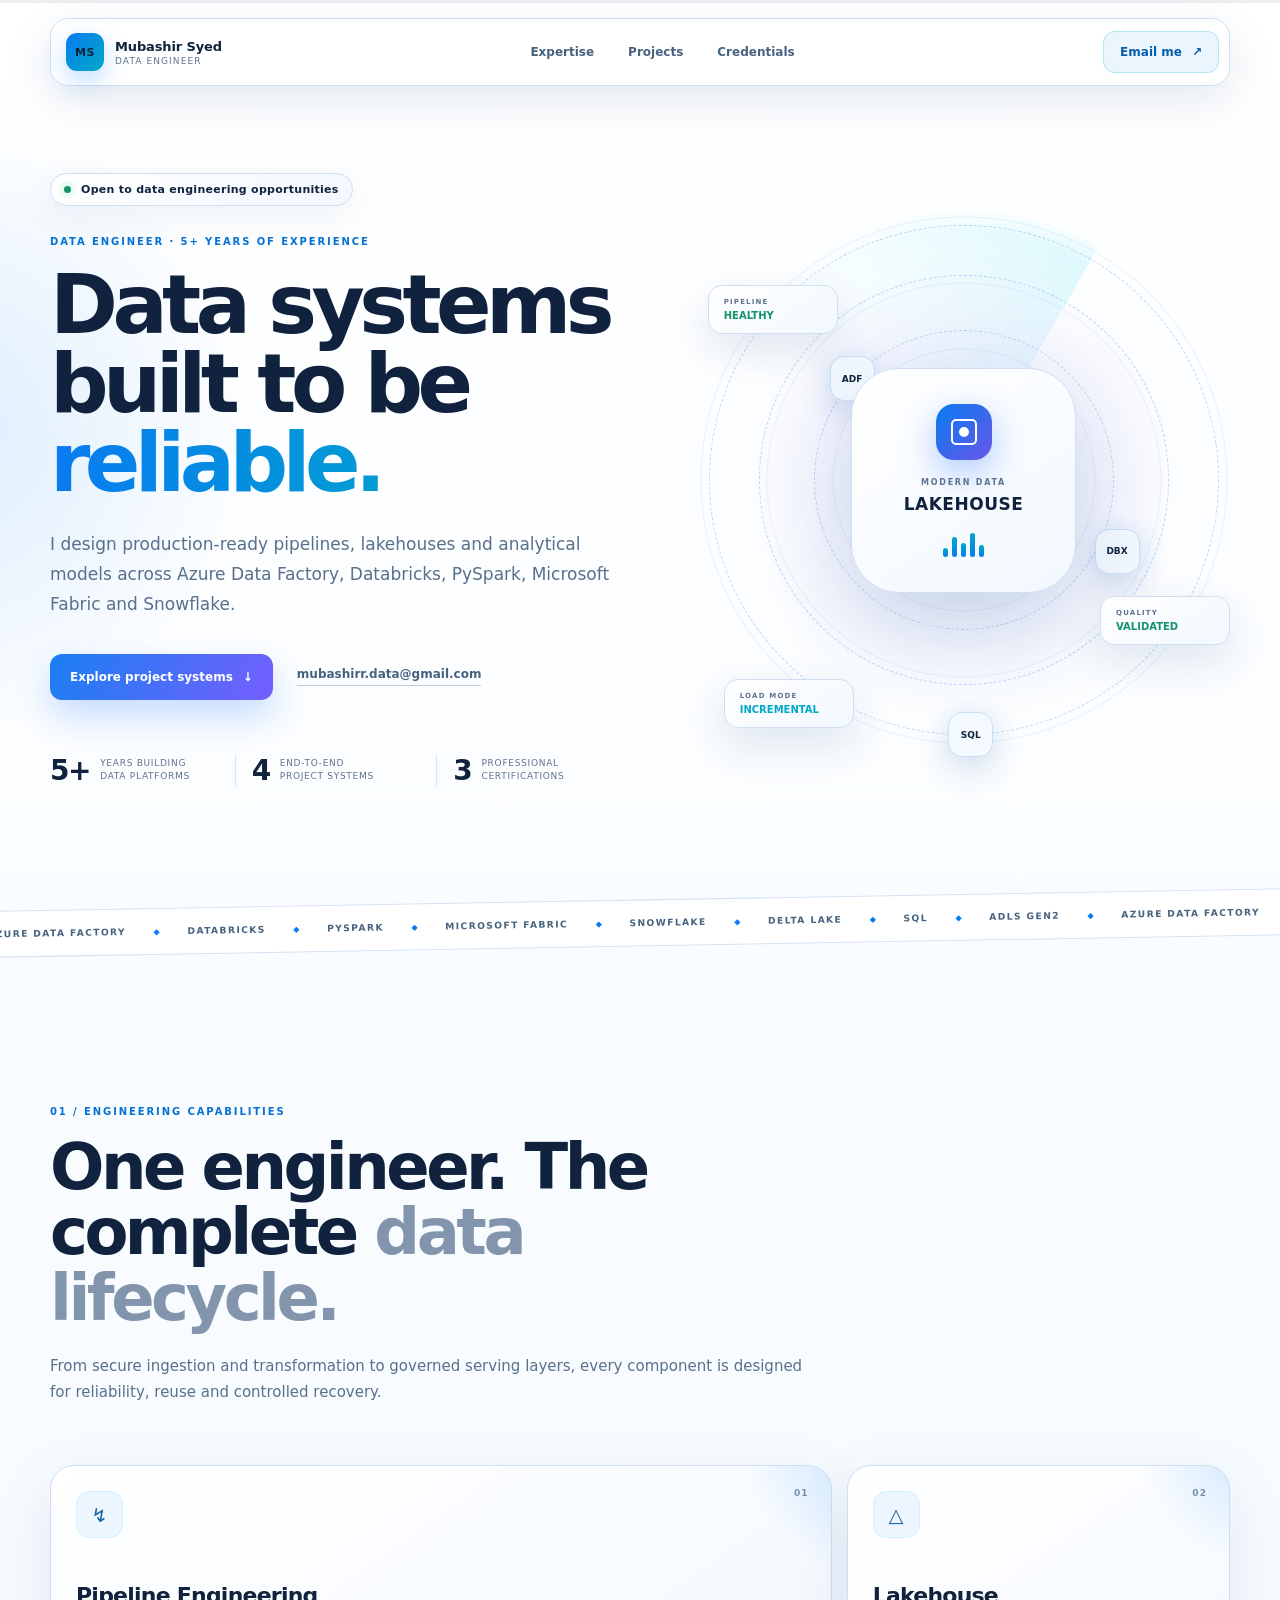
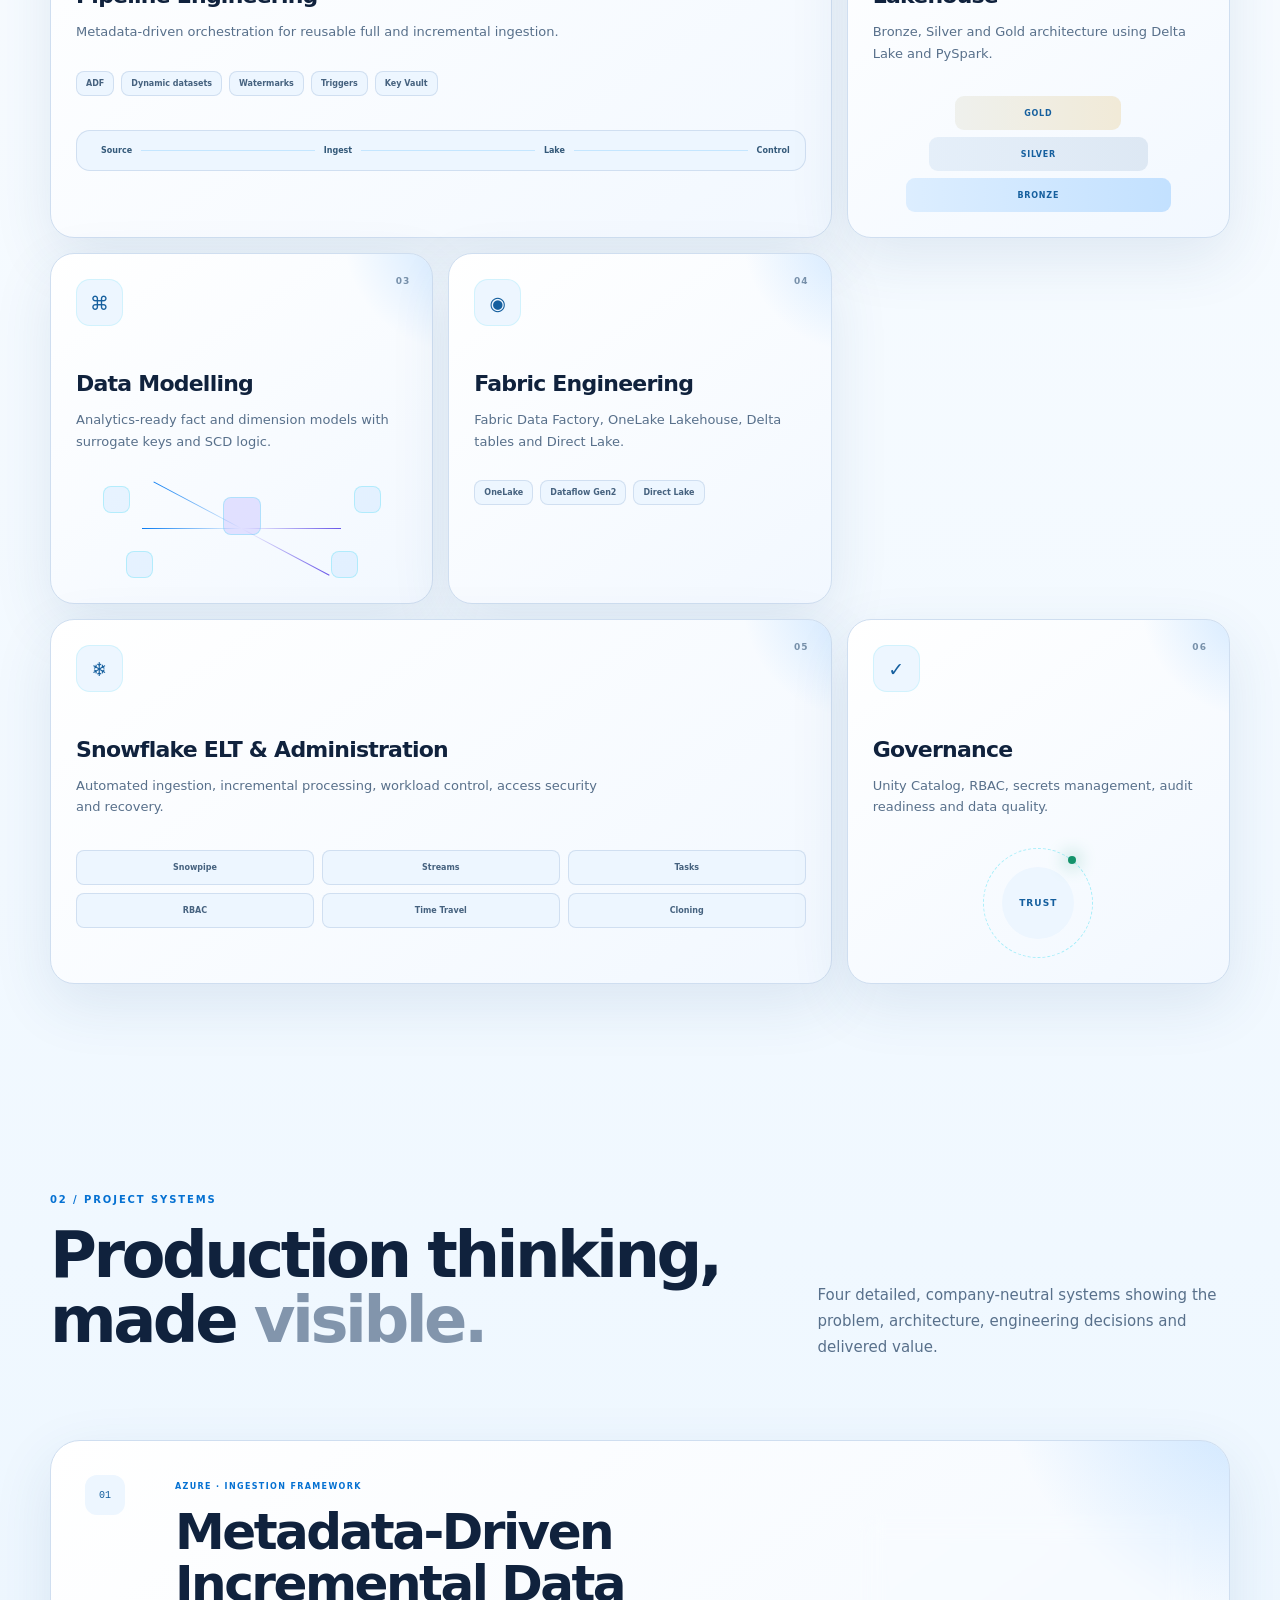
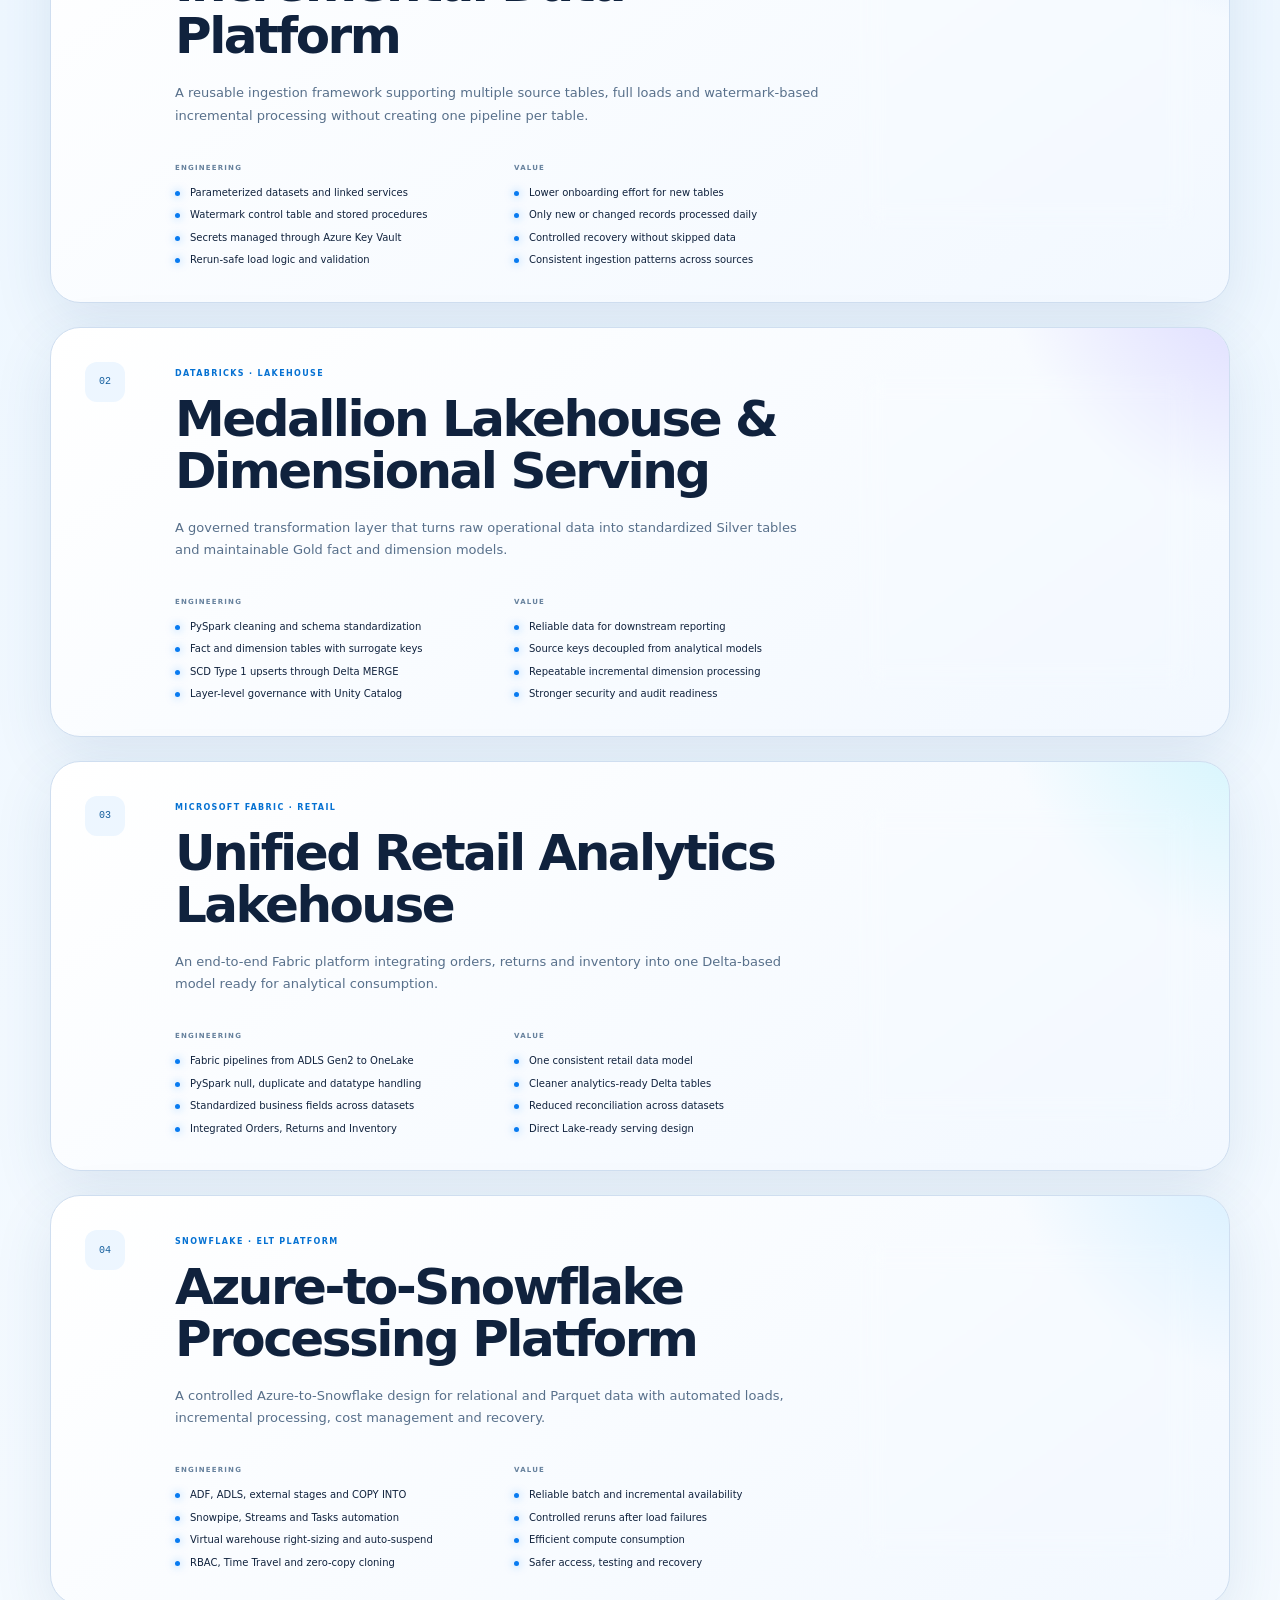
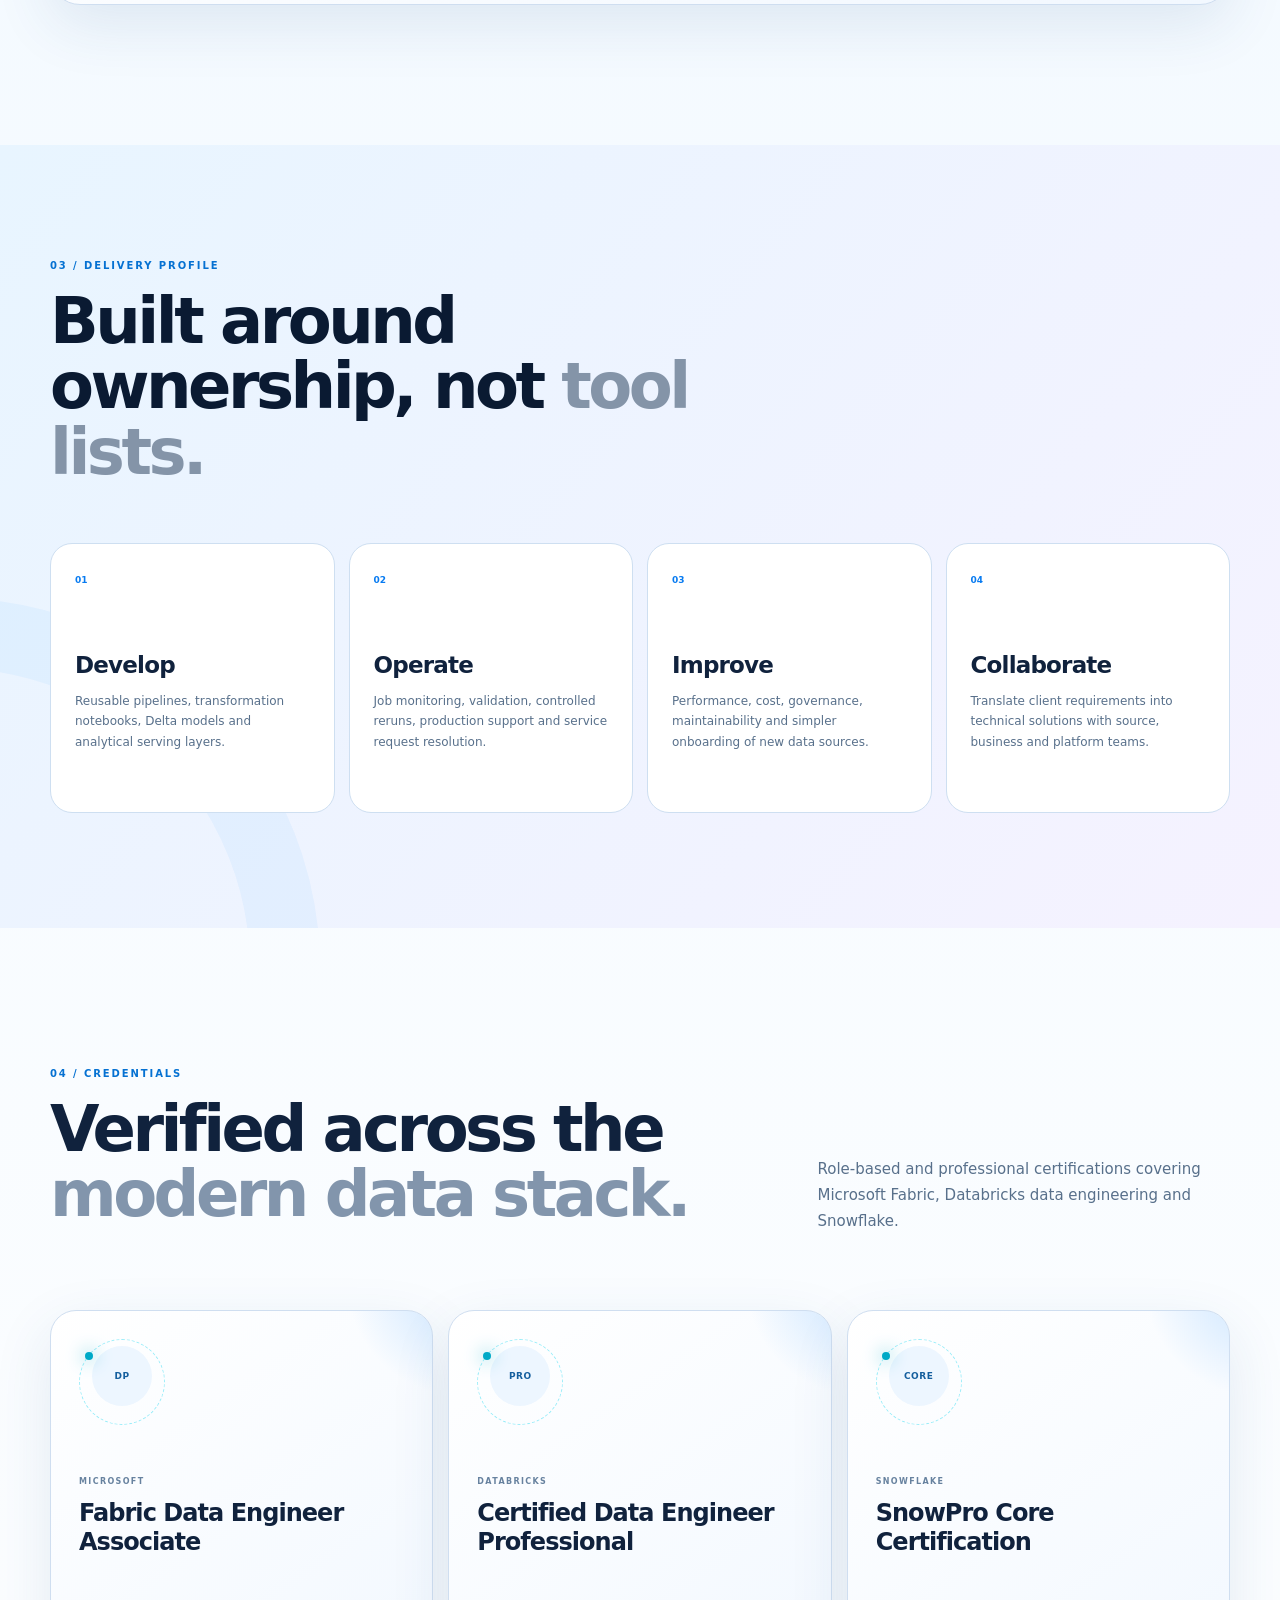
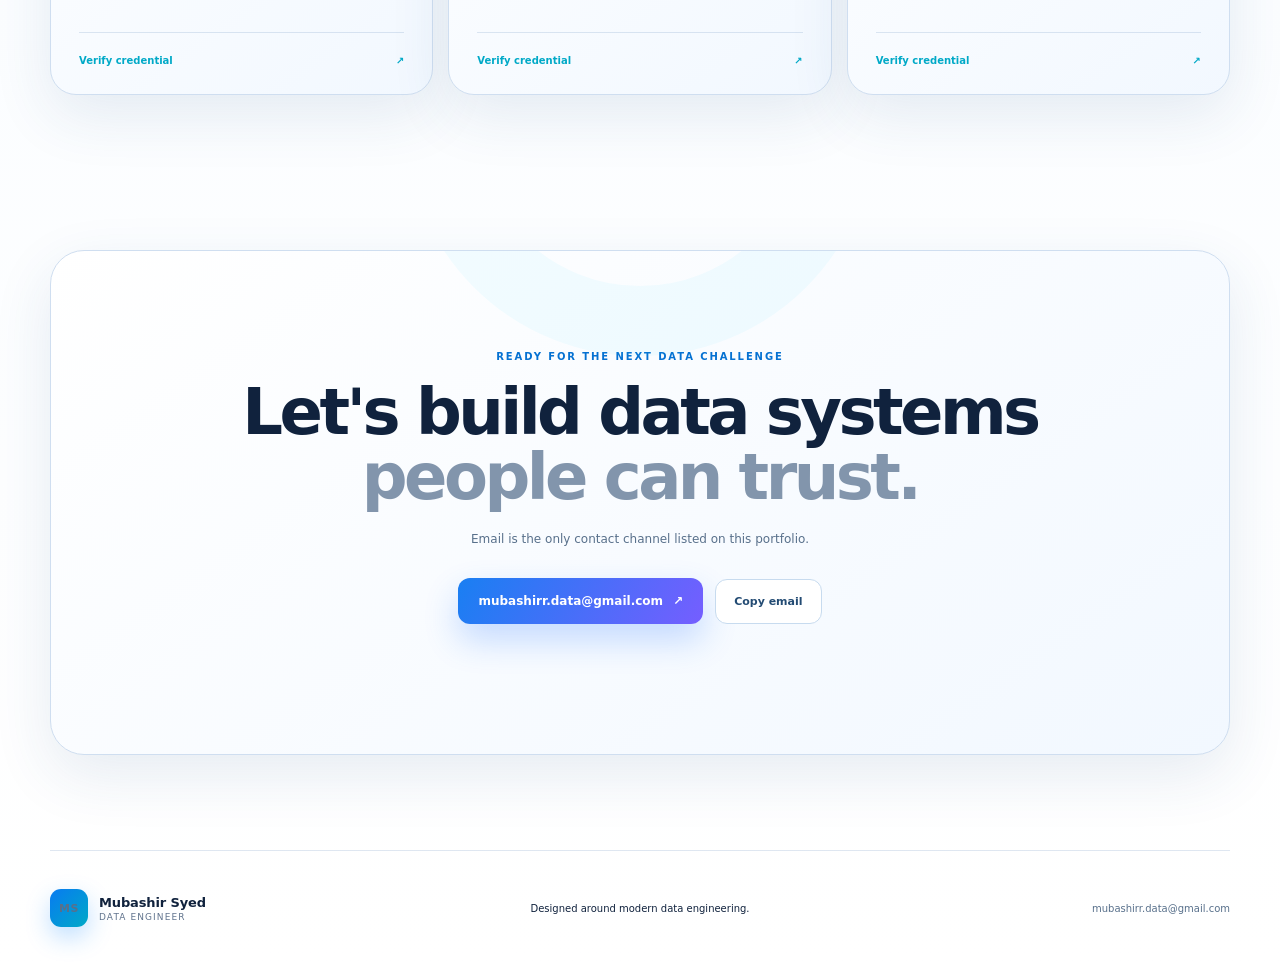
==== index.html @ 45786872 "Add files via upload" ====
<!doctype html>
<html lang="en">
  <head>
    <meta charset="UTF-8" />
    <meta name="viewport" content="width=device-width, initial-scale=1.0" />
    <meta name="description" content="Mubashir Syed - Data Engineer portfolio covering Azure Data Factory, Databricks, PySpark, Microsoft Fabric and Snowflake." />
    <meta name="theme-color" content="#07101f" />
    <title>Mubashir Syed | Data Engineer</title>
    <link rel="stylesheet" href="styles.css?v=4-bright" />
    <script src="script.js" defer></script>
  </head>
  <body>
    <canvas id="network" aria-hidden="true"></canvas>
    <div class="cursor-glow" aria-hidden="true"></div>
    <div class="scroll-progress" aria-hidden="true"><span></span></div>

    <header class="site-header">
      <a class="identity" href="#top" aria-label="Mubashir Syed home">
        <span class="identity-mark">MS</span>
        <span><strong>Mubashir Syed</strong><small>Data Engineer</small></span>
      </a>
      <nav aria-label="Main navigation">
        <a href="#expertise">Expertise</a>
        <a href="#projects">Projects</a>
        <a href="#credentials">Credentials</a>
      </nav>
      <a class="nav-mail" href="mailto:mubashirr.data@gmail.com">Email me <span>↗</span></a>
    </header>

    <main>
      <section class="hero" id="top">
        <div class="hero-copy">
          <div class="availability reveal"><i></i> Open to data engineering opportunities</div>
          <p class="kicker reveal">DATA ENGINEER · 5+ YEARS OF EXPERIENCE</p>
          <h1 class="reveal">
            Data systems built to be
            <span class="gradient-word" id="rotating-word">reliable.</span>
          </h1>
          <p class="hero-lead reveal">
            I design production-ready pipelines, lakehouses and analytical models across Azure Data Factory, Databricks, PySpark, Microsoft Fabric and Snowflake.
          </p>
          <div class="hero-actions reveal">
            <a class="button primary" href="#projects">Explore project systems <span>↓</span></a>
            <a class="email-link" href="mailto:mubashirr.data@gmail.com">mubashirr.data@gmail.com</a>
          </div>
          <div class="metrics reveal" aria-label="Portfolio highlights">
            <div><strong data-count="5" data-suffix="+">5+</strong><span>Years building data platforms</span></div>
            <div><strong data-count="4">4</strong><span>End-to-end project systems</span></div>
            <div><strong data-count="3">3</strong><span>Professional certifications</span></div>
          </div>
        </div>

        <div class="hero-system reveal" aria-label="Animated lakehouse architecture">
          <div class="system-radar"><span></span><span></span><span></span></div>
          <div class="orbit orbit-a"><i class="orbit-node">ADF</i></div>
          <div class="orbit orbit-b"><i class="orbit-node">DBX</i></div>
          <div class="orbit orbit-c"><i class="orbit-node">SQL</i></div>
          <div class="system-core">
            <span class="core-signal"></span>
            <small>MODERN DATA</small>
            <strong>LAKEHOUSE</strong>
            <div class="pulse-bars"><i></i><i></i><i></i><i></i><i></i></div>
          </div>
          <div class="system-chip chip-one"><span>PIPELINE</span><strong>HEALTHY</strong></div>
          <div class="system-chip chip-two"><span>QUALITY</span><strong>VALIDATED</strong></div>
          <div class="system-chip chip-three"><span>LOAD MODE</span><strong>INCREMENTAL</strong></div>
        </div>
      </section>

      <div class="tech-marquee" aria-label="Core technology stack">
        <div class="marquee-track">
          <span>AZURE DATA FACTORY</span><b>◆</b><span>DATABRICKS</span><b>◆</b><span>PYSPARK</span><b>◆</b><span>MICROSOFT FABRIC</span><b>◆</b><span>SNOWFLAKE</span><b>◆</b><span>DELTA LAKE</span><b>◆</b><span>SQL</span><b>◆</b><span>ADLS GEN2</span><b>◆</b>
          <span>AZURE DATA FACTORY</span><b>◆</b><span>DATABRICKS</span><b>◆</b><span>PYSPARK</span><b>◆</b><span>MICROSOFT FABRIC</span><b>◆</b><span>SNOWFLAKE</span><b>◆</b><span>DELTA LAKE</span><b>◆</b><span>SQL</span><b>◆</b><span>ADLS GEN2</span><b>◆</b>
        </div>
      </div>

      <section class="section expertise" id="expertise">
        <div class="section-intro reveal">
          <p class="kicker">01 / ENGINEERING CAPABILITIES</p>
          <h2>One engineer. The complete <span>data lifecycle.</span></h2>
          <p>From secure ingestion and transformation to governed serving layers, every component is designed for reliability, reuse and controlled recovery.</p>
        </div>

        <div class="bento-grid">
          <article class="bento wide reveal tilt-card">
            <div class="card-index">01</div><div class="card-icon">↯</div>
            <h3>Pipeline Engineering</h3>
            <p>Metadata-driven orchestration for reusable full and incremental ingestion.</p>
            <div class="tag-row"><span>ADF</span><span>Dynamic datasets</span><span>Watermarks</span><span>Triggers</span><span>Key Vault</span></div>
            <div class="mini-pipeline" aria-hidden="true"><i></i><span>Source</span><em></em><span>Ingest</span><em></em><span>Lake</span><em></em><span>Control</span></div>
          </article>
          <article class="bento reveal tilt-card">
            <div class="card-index">02</div><div class="card-icon">△</div>
            <h3>Lakehouse</h3>
            <p>Bronze, Silver and Gold architecture using Delta Lake and PySpark.</p>
            <div class="layer-stack" aria-hidden="true"><span>GOLD</span><span>SILVER</span><span>BRONZE</span></div>
          </article>
          <article class="bento reveal tilt-card">
            <div class="card-index">03</div><div class="card-icon">⌘</div>
            <h3>Data Modelling</h3>
            <p>Analytics-ready fact and dimension models with surrogate keys and SCD logic.</p>
            <div class="model-nodes" aria-hidden="true"><i></i><i></i><i></i><i></i><i></i></div>
          </article>
          <article class="bento reveal tilt-card">
            <div class="card-index">04</div><div class="card-icon">◉</div>
            <h3>Fabric Engineering</h3>
            <p>Fabric Data Factory, OneLake Lakehouse, Delta tables and Direct Lake.</p>
            <div class="tag-row"><span>OneLake</span><span>Dataflow Gen2</span><span>Direct Lake</span></div>
          </article>
          <article class="bento wide reveal tilt-card">
            <div class="card-index">05</div><div class="card-icon">❄</div>
            <h3>Snowflake ELT & Administration</h3>
            <p>Automated ingestion, incremental processing, workload control, access security and recovery.</p>
            <div class="snow-grid" aria-hidden="true"><span>Snowpipe</span><span>Streams</span><span>Tasks</span><span>RBAC</span><span>Time Travel</span><span>Cloning</span></div>
          </article>
          <article class="bento reveal tilt-card">
            <div class="card-index">06</div><div class="card-icon">✓</div>
            <h3>Governance</h3>
            <p>Unity Catalog, RBAC, secrets management, audit readiness and data quality.</p>
            <div class="governance-ring" aria-hidden="true"><span>TRUST</span></div>
          </article>
        </div>
      </section>

      <section class="section projects" id="projects">
        <div class="section-intro split reveal">
          <div><p class="kicker">02 / PROJECT SYSTEMS</p><h2>Production thinking, made <span>visible.</span></h2></div>
          <p>Four detailed, company-neutral systems showing the problem, architecture, engineering decisions and delivered value.</p>
        </div>

        <div class="project-stack">
          <article class="project reveal" data-project="azure">
            <div class="project-number">01</div>
            <div class="project-main">
              <p class="project-label">AZURE · INGESTION FRAMEWORK</p>
              <h3>Metadata-Driven Incremental Data Platform</h3>
              <p class="project-summary">A reusable ingestion framework supporting multiple source tables, full loads and watermark-based incremental processing without creating one pipeline per table.</p>
              <div class="project-columns">
                <div><small>ENGINEERING</small><ul><li>Parameterized datasets and linked services</li><li>Watermark control table and stored procedures</li><li>Secrets managed through Azure Key Vault</li><li>Rerun-safe load logic and validation</li></ul></div>
                <div><small>VALUE</small><ul><li>Lower onboarding effort for new tables</li><li>Only new or changed records processed daily</li><li>Controlled recovery without skipped data</li><li>Consistent ingestion patterns across sources</li></ul></div>
              </div>
            </div>
            <div class="architecture-panel">
              <p>LIVE ARCHITECTURE</p>
              <div class="flow-node"><span>01</span><strong>Source systems</strong><i></i></div>
              <div class="flow-node"><span>02</span><strong>Azure Data Factory</strong><i></i></div>
              <div class="flow-node"><span>03</span><strong>ADLS Gen2</strong><i></i></div>
              <div class="flow-node"><span>04</span><strong>Watermark control</strong></div>
            </div>
          </article>

          <article class="project reveal" data-project="databricks">
            <div class="project-number">02</div>
            <div class="project-main">
              <p class="project-label">DATABRICKS · LAKEHOUSE</p>
              <h3>Medallion Lakehouse & Dimensional Serving</h3>
              <p class="project-summary">A governed transformation layer that turns raw operational data into standardized Silver tables and maintainable Gold fact and dimension models.</p>
              <div class="project-columns">
                <div><small>ENGINEERING</small><ul><li>PySpark cleaning and schema standardization</li><li>Fact and dimension tables with surrogate keys</li><li>SCD Type 1 upserts through Delta MERGE</li><li>Layer-level governance with Unity Catalog</li></ul></div>
                <div><small>VALUE</small><ul><li>Reliable data for downstream reporting</li><li>Source keys decoupled from analytical models</li><li>Repeatable incremental dimension processing</li><li>Stronger security and audit readiness</li></ul></div>
              </div>
            </div>
            <div class="architecture-panel">
              <p>MEDALLION FLOW</p>
              <div class="flow-node"><span>01</span><strong>Bronze raw</strong><i></i></div>
              <div class="flow-node"><span>02</span><strong>PySpark rules</strong><i></i></div>
              <div class="flow-node"><span>03</span><strong>Silver curated</strong><i></i></div>
              <div class="flow-node"><span>04</span><strong>Gold model</strong></div>
            </div>
          </article>

          <article class="project reveal" data-project="fabric">
            <div class="project-number">03</div>
            <div class="project-main">
              <p class="project-label">MICROSOFT FABRIC · RETAIL</p>
              <h3>Unified Retail Analytics Lakehouse</h3>
              <p class="project-summary">An end-to-end Fabric platform integrating orders, returns and inventory into one Delta-based model ready for analytical consumption.</p>
              <div class="project-columns">
                <div><small>ENGINEERING</small><ul><li>Fabric pipelines from ADLS Gen2 to OneLake</li><li>PySpark null, duplicate and datatype handling</li><li>Standardized business fields across datasets</li><li>Integrated Orders, Returns and Inventory</li></ul></div>
                <div><small>VALUE</small><ul><li>One consistent retail data model</li><li>Cleaner analytics-ready Delta tables</li><li>Reduced reconciliation across datasets</li><li>Direct Lake-ready serving design</li></ul></div>
              </div>
            </div>
            <div class="architecture-panel">
              <p>FABRIC FLOW</p>
              <div class="flow-node"><span>01</span><strong>ADLS Gen2</strong><i></i></div>
              <div class="flow-node"><span>02</span><strong>Fabric pipeline</strong><i></i></div>
              <div class="flow-node"><span>03</span><strong>OneLake Delta</strong><i></i></div>
              <div class="flow-node"><span>04</span><strong>Direct Lake</strong></div>
            </div>
          </article>

          <article class="project reveal" data-project="snowflake">
            <div class="project-number">04</div>
            <div class="project-main">
              <p class="project-label">SNOWFLAKE · ELT PLATFORM</p>
              <h3>Azure-to-Snowflake Processing Platform</h3>
              <p class="project-summary">A controlled Azure-to-Snowflake design for relational and Parquet data with automated loads, incremental processing, cost management and recovery.</p>
              <div class="project-columns">
                <div><small>ENGINEERING</small><ul><li>ADF, ADLS, external stages and COPY INTO</li><li>Snowpipe, Streams and Tasks automation</li><li>Virtual warehouse right-sizing and auto-suspend</li><li>RBAC, Time Travel and zero-copy cloning</li></ul></div>
                <div><small>VALUE</small><ul><li>Reliable batch and incremental availability</li><li>Controlled reruns after load failures</li><li>Efficient compute consumption</li><li>Safer access, testing and recovery</li></ul></div>
              </div>
            </div>
            <div class="architecture-panel">
              <p>SNOWFLAKE FLOW</p>
              <div class="flow-node"><span>01</span><strong>Azure source</strong><i></i></div>
              <div class="flow-node"><span>02</span><strong>ADLS landing</strong><i></i></div>
              <div class="flow-node"><span>03</span><strong>External stage</strong><i></i></div>
              <div class="flow-node"><span>04</span><strong>Snowflake ELT</strong></div>
            </div>
          </article>
        </div>
      </section>

      <section class="delivery-section">
        <div class="delivery-inner">
          <div class="section-intro reveal"><p class="kicker">03 / DELIVERY PROFILE</p><h2>Built around ownership, not <span>tool lists.</span></h2></div>
          <div class="delivery-grid">
            <article class="reveal"><span>01</span><h3>Develop</h3><p>Reusable pipelines, transformation notebooks, Delta models and analytical serving layers.</p></article>
            <article class="reveal"><span>02</span><h3>Operate</h3><p>Job monitoring, validation, controlled reruns, production support and service request resolution.</p></article>
            <article class="reveal"><span>03</span><h3>Improve</h3><p>Performance, cost, governance, maintainability and simpler onboarding of new data sources.</p></article>
            <article class="reveal"><span>04</span><h3>Collaborate</h3><p>Translate client requirements into technical solutions with source, business and platform teams.</p></article>
          </div>
        </div>
      </section>

      <section class="section credentials" id="credentials">
        <div class="section-intro split reveal">
          <div><p class="kicker">04 / CREDENTIALS</p><h2>Verified across the <span>modern data stack.</span></h2></div>
          <p>Role-based and professional certifications covering Microsoft Fabric, Databricks data engineering and Snowflake.</p>
        </div>
        <div class="credential-grid">
          <a class="credential reveal" href="https://learn.microsoft.com/en-us/users/naqshabandisyedmubashiruddinlaeequ-3862/credentials/b01b3e2f0067073f" target="_blank" rel="noreferrer"><div class="credential-seal"><span>DP</span><i></i></div><small>MICROSOFT</small><h3>Fabric Data Engineer Associate</h3><p>Verify credential <b>↗</b></p></a>
          <a class="credential reveal" href="https://credentials.databricks.com/cf3c2d31-658e-4b5c-8b49-272cedec5c6d" target="_blank" rel="noreferrer"><div class="credential-seal"><span>PRO</span><i></i></div><small>DATABRICKS</small><h3>Certified Data Engineer Professional</h3><p>Verify credential <b>↗</b></p></a>
          <a class="credential reveal" href="https://achieve.snowflake.com/68e382fc-021b-465d-8d12-8744e63a7e2b" target="_blank" rel="noreferrer"><div class="credential-seal"><span>CORE</span><i></i></div><small>SNOWFLAKE</small><h3>SnowPro Core Certification</h3><p>Verify credential <b>↗</b></p></a>
        </div>
      </section>

      <section class="contact-section" id="contact">
        <div class="contact-orb" aria-hidden="true"></div>
        <p class="kicker reveal">READY FOR THE NEXT DATA CHALLENGE</p>
        <h2 class="reveal">Let&apos;s build data systems<br /><span>people can trust.</span></h2>
        <p class="reveal">Email is the only contact channel listed on this portfolio.</p>
        <div class="contact-actions reveal">
          <a class="button primary" href="mailto:mubashirr.data@gmail.com">mubashirr.data@gmail.com <span>↗</span></a>
          <button class="copy-button" type="button" data-email="mubashirr.data@gmail.com">Copy email</button>
        </div>
        <div class="copy-status" role="status" aria-live="polite"></div>
      </section>
    </main>

    <footer>
      <a class="identity" href="#top"><span class="identity-mark">MS</span><span><strong>Mubashir Syed</strong><small>Data Engineer</small></span></a>
      <p>Designed around modern data engineering.</p>
      <a href="mailto:mubashirr.data@gmail.com">mubashirr.data@gmail.com</a>
    </footer>
  </body>
</html>
---- styles.css ----
:root{--bg:#050914;--bg-2:#08111f;--surface:#0c1728;--surface-2:#101f35;--paper:#f5f9ff;--ink:#07111f;--white:#f7fbff;--muted:#91a4bd;--muted-dark:#65768b;--line:rgba(148,183,222,.14);--line-light:rgba(8,36,70,.12);--blue:#1a8cff;--cyan:#30dbf2;--violet:#8068ff;--green:#3bdb9b;--amber:#ffbf4b;--radius:24px;--shadow:0 30px 80px rgba(0,18,48,.24)}
*{box-sizing:border-box}html{scroll-behavior:smooth}body{margin:0;background:var(--bg);color:var(--white);font-family:Inter,ui-sans-serif,system-ui,-apple-system,BlinkMacSystemFont,"Segoe UI",sans-serif;overflow-x:hidden}a{color:inherit;text-decoration:none}button{font:inherit}::selection{background:var(--cyan);color:var(--ink)}
#network{position:fixed;inset:0;width:100%;height:100%;z-index:-2;opacity:.38}.cursor-glow{position:fixed;width:420px;height:420px;border-radius:50%;pointer-events:none;z-index:-1;background:radial-gradient(circle,rgba(26,140,255,.12),rgba(128,104,255,.045) 42%,transparent 70%);transform:translate(-50%,-50%);transition:opacity .3s}.scroll-progress{position:fixed;left:0;top:0;width:100%;height:3px;z-index:1000;background:rgba(255,255,255,.05)}.scroll-progress span{display:block;width:0;height:100%;background:linear-gradient(90deg,var(--blue),var(--cyan),var(--violet));box-shadow:0 0 18px rgba(48,219,242,.65)}
.site-header{position:fixed;z-index:100;left:50%;top:18px;transform:translateX(-50%);width:min(1180px,calc(100% - 36px));height:68px;padding:9px 10px 9px 15px;border:1px solid rgba(173,207,244,.14);border-radius:18px;background:rgba(6,13,25,.76);backdrop-filter:blur(22px);box-shadow:0 16px 50px rgba(0,0,0,.22);display:flex;align-items:center;justify-content:space-between;animation:header-in .7s ease both}@keyframes header-in{from{opacity:0;transform:translate(-50%,-20px)}}.identity{display:flex;align-items:center;gap:11px;min-width:max-content}.identity-mark{display:grid;place-items:center;width:38px;height:38px;border-radius:11px;background:linear-gradient(135deg,var(--blue),var(--cyan));box-shadow:0 10px 25px rgba(26,140,255,.28);font-size:11px;font-weight:900;letter-spacing:.06em;transition:transform .4s cubic-bezier(.2,.8,.2,1)}.identity:hover .identity-mark{transform:rotate(-8deg) scale(1.08)}.identity>span:last-child{display:flex;flex-direction:column}.identity strong{font-size:13px;letter-spacing:-.01em}.identity small{margin-top:2px;color:var(--muted);font-size:9px;letter-spacing:.12em;text-transform:uppercase}.site-header nav{display:flex;gap:34px}.site-header nav a{position:relative;color:#afbed1;font-size:12px;font-weight:650}.site-header nav a:after{content:"";position:absolute;left:0;right:100%;bottom:-8px;height:2px;border-radius:2px;background:var(--cyan);transition:right .3s}.site-header nav a:hover,.site-header nav a.active{color:white}.site-header nav a:hover:after,.site-header nav a.active:after{right:0}.nav-mail,.button{display:inline-flex;align-items:center;justify-content:center;gap:10px;border-radius:12px;font-size:12px;font-weight:800;transition:transform .3s,box-shadow .3s,background .3s}.nav-mail{padding:13px 16px;background:rgba(26,140,255,.12);border:1px solid rgba(48,219,242,.22);color:#d9f7ff}.nav-mail:hover{transform:translateY(-2px);background:rgba(26,140,255,.22);box-shadow:0 12px 26px rgba(26,140,255,.16)}
.hero{width:min(1180px,calc(100% - 40px));min-height:900px;margin:0 auto;padding:150px 0 90px;display:grid;grid-template-columns:1.05fr .95fr;align-items:center;gap:58px;position:relative}.hero:before{content:"";position:absolute;width:650px;height:650px;border-radius:50%;left:-430px;top:100px;background:radial-gradient(circle,rgba(26,140,255,.14),transparent 67%);filter:blur(4px);animation:ambient 9s ease-in-out infinite}@keyframes ambient{50%{transform:translate(70px,-30px) scale(1.1)}}.hero-copy{position:relative;z-index:2}.availability{display:inline-flex;align-items:center;gap:10px;padding:9px 13px;border:1px solid var(--line);border-radius:999px;background:rgba(10,25,44,.75);color:#b7c9dc;font-size:11px;font-weight:700;letter-spacing:.025em}.availability i{width:7px;height:7px;border-radius:50%;background:var(--green);box-shadow:0 0 0 5px rgba(59,219,155,.1);animation:status-pulse 2s infinite}@keyframes status-pulse{50%{box-shadow:0 0 0 10px rgba(59,219,155,0)}}.kicker{margin:0;color:var(--cyan);font-size:10px;line-height:1.2;font-weight:900;letter-spacing:.19em}.hero .kicker{margin-top:30px}.hero h1{margin:18px 0 0;max-width:720px;font-size:clamp(54px,6.4vw,88px);line-height:.96;letter-spacing:-.068em;font-weight:780}.gradient-word{display:block;color:transparent;background:linear-gradient(90deg,var(--blue),var(--cyan) 44%,var(--violet) 82%);background-size:180% 100%;background-clip:text;-webkit-background-clip:text;animation:gradient-move 5s ease-in-out infinite;transition:opacity .25s,transform .25s}@keyframes gradient-move{50%{background-position:100% 50%}}.gradient-word.swap{opacity:0;transform:translateY(12px)}.hero-lead{max-width:650px;margin:28px 0 0;color:#a7b7ca;font-size:17px;line-height:1.75}.hero-actions{display:flex;align-items:center;gap:24px;flex-wrap:wrap;margin-top:34px}.button{padding:16px 20px;border:0;cursor:pointer}.button.primary{background:linear-gradient(120deg,#197ff2,#755eff);color:white;box-shadow:0 16px 34px rgba(31,111,255,.24)}.button.primary:hover{transform:translateY(-4px);box-shadow:0 23px 42px rgba(31,111,255,.34)}.email-link{padding-bottom:4px;border-bottom:1px solid rgba(183,206,231,.35);color:#c4d3e5;font-size:12px;font-weight:650;transition:color .3s,border-color .3s}.email-link:hover{color:var(--cyan);border-color:var(--cyan)}.metrics{display:grid;grid-template-columns:repeat(3,1fr);gap:16px;margin-top:54px}.metrics div{display:grid;grid-template-columns:auto 1fr;gap:10px;align-items:center;padding-right:10px;border-right:1px solid var(--line)}.metrics div:last-child{border:0}.metrics strong{font-size:28px;letter-spacing:-.05em}.metrics span{max-width:100px;color:var(--muted);font-size:9px;line-height:1.45;text-transform:uppercase;letter-spacing:.08em}
.hero-system{position:relative;min-height:590px;display:grid;place-items:center;isolation:isolate}.hero-system:before{content:"";position:absolute;inset:10%;border-radius:50%;background:radial-gradient(circle,rgba(26,140,255,.13),rgba(128,104,255,.055) 42%,transparent 70%);filter:blur(8px)}.system-radar{position:absolute;width:540px;height:540px;border-radius:50%;background:repeating-radial-gradient(circle,transparent 0,transparent 64px,rgba(70,161,255,.065) 65px,transparent 66px);animation:radar-breathe 5s ease-in-out infinite}.system-radar:after{content:"";position:absolute;inset:0;border-radius:50%;background:conic-gradient(from 30deg,transparent 0 78%,rgba(48,219,242,.16));animation:spin 6s linear infinite;mask:radial-gradient(circle,transparent 0 10%,#000 65%,transparent 72%)}@keyframes radar-breathe{50%{transform:scale(1.04);opacity:.75}}.orbit{position:absolute;border:1px dashed rgba(95,175,255,.26);border-radius:50%;animation:spin 20s linear infinite}.orbit-a{width:300px;height:300px}.orbit-b{width:410px;height:410px;animation-duration:29s;animation-direction:reverse}.orbit-c{width:510px;height:510px;animation-duration:38s}.orbit-node{position:absolute;display:grid;place-items:center;width:45px;height:45px;border-radius:14px;background:rgba(11,28,48,.95);border:1px solid rgba(100,190,255,.26);box-shadow:0 10px 30px rgba(0,0,0,.3),0 0 25px rgba(26,140,255,.08);color:#bfeeff;font-size:9px;font-style:normal;font-weight:900;animation:spin 20s linear infinite reverse}.orbit-a .orbit-node{left:15px;top:25px}.orbit-b .orbit-node{right:28px;top:62%;animation-duration:29s;animation-direction:normal}.orbit-c .orbit-node{left:47%;bottom:-23px;animation-duration:38s}@keyframes spin{to{transform:rotate(360deg)}}.system-core{position:relative;z-index:5;width:225px;height:225px;border-radius:48px;background:linear-gradient(145deg,rgba(19,40,68,.94),rgba(7,18,34,.95));border:1px solid rgba(150,206,255,.18);box-shadow:0 35px 90px rgba(0,25,65,.42),inset 0 1px rgba(255,255,255,.08);backdrop-filter:blur(16px);display:flex;flex-direction:column;align-items:center;justify-content:center;animation:core-float 5s ease-in-out infinite}@keyframes core-float{50%{transform:translateY(-12px) rotate(.7deg);box-shadow:0 50px 105px rgba(0,35,85,.5),inset 0 1px rgba(255,255,255,.08)}}.core-signal{width:56px;height:56px;border-radius:18px;background:linear-gradient(135deg,var(--blue),var(--violet));box-shadow:0 12px 35px rgba(47,120,255,.38);position:relative;margin-bottom:18px}.core-signal:before,.core-signal:after{content:"";position:absolute;inset:15px;border:2px solid white;border-radius:5px}.core-signal:after{inset:23px;border-radius:50%;background:white}.system-core small{font-size:8px;color:var(--muted);letter-spacing:.22em;font-weight:800}.system-core strong{margin-top:7px;font-size:17px;letter-spacing:.03em}.pulse-bars{height:25px;display:flex;align-items:end;gap:4px;margin-top:18px}.pulse-bars i{display:block;width:5px;border-radius:5px;background:linear-gradient(var(--cyan),var(--blue));animation:bars 1.25s ease-in-out infinite alternate}.pulse-bars i:nth-child(1){height:9px}.pulse-bars i:nth-child(2){height:20px;animation-delay:-.4s}.pulse-bars i:nth-child(3){height:14px;animation-delay:-.7s}.pulse-bars i:nth-child(4){height:24px;animation-delay:-.2s}.pulse-bars i:nth-child(5){height:12px;animation-delay:-.9s}@keyframes bars{to{height:5px;opacity:.45}}.system-chip{position:absolute;z-index:7;min-width:130px;padding:12px 15px;border:1px solid rgba(138,196,255,.15);border-radius:14px;background:rgba(8,21,39,.84);box-shadow:0 15px 40px rgba(0,0,0,.25);backdrop-filter:blur(14px);display:flex;flex-direction:column;gap:4px;animation:chip-float 4s ease-in-out infinite}.system-chip span{font-size:7px;letter-spacing:.17em;color:var(--muted);font-weight:850}.system-chip strong{font-size:10px;color:var(--green)}.chip-one{left:2%;top:17%}.chip-two{right:0;bottom:22%;animation-delay:-1.5s}.chip-three{left:5%;bottom:8%;animation-delay:-2.7s}.chip-three strong{color:var(--cyan)}@keyframes chip-float{50%{transform:translateY(-12px)}}
.tech-marquee{overflow:hidden;border-block:1px solid var(--line);background:rgba(7,18,34,.9);transform:rotate(-1deg) scale(1.02)}.marquee-track{width:max-content;padding:17px 0;display:flex;align-items:center;gap:27px;animation:marquee 28s linear infinite}.marquee-track span{color:#a7bbd0;font-size:9px;font-weight:900;letter-spacing:.15em}.marquee-track b{color:var(--blue);font-size:8px}@keyframes marquee{to{transform:translateX(-50%)}}
.section{width:min(1180px,calc(100% - 40px));margin:0 auto;padding:140px 0}.expertise{padding-top:160px}.section-intro{max-width:760px}.section-intro h2,.contact-section h2{margin:17px 0 22px;font-size:clamp(40px,5vw,64px);line-height:1.02;letter-spacing:-.055em}.section-intro h2 span,.contact-section h2 span{color:#7890aa}.section-intro>p:last-child,.section-intro.split>p{color:var(--muted);font-size:15px;line-height:1.75}.section-intro.split{max-width:none;display:grid;grid-template-columns:1.25fr .75fr;align-items:end;gap:80px}.bento-grid{display:grid;grid-template-columns:repeat(3,1fr);gap:15px;margin-top:60px}.bento{position:relative;min-height:330px;padding:25px;border:1px solid var(--line);border-radius:var(--radius);background:linear-gradient(145deg,rgba(14,31,53,.83),rgba(7,18,34,.88));overflow:hidden;transform-style:preserve-3d;transition:border-color .4s,box-shadow .4s}.bento:before{content:"";position:absolute;width:240px;height:240px;border-radius:50%;right:-150px;top:-140px;background:radial-gradient(circle,rgba(26,140,255,.2),transparent 70%);transition:transform .7s}.bento:hover{border-color:rgba(48,219,242,.32);box-shadow:0 28px 70px rgba(0,0,0,.24)}.bento:hover:before{transform:translate(-45px,45px) scale(1.2)}.bento.wide{grid-column:span 2}.card-index{position:absolute;right:22px;top:22px;color:#60768e;font-size:9px;font-weight:900;letter-spacing:.12em}.card-icon{width:47px;height:47px;border-radius:14px;background:rgba(26,140,255,.12);border:1px solid rgba(48,219,242,.15);display:grid;place-items:center;color:var(--cyan);font-size:19px}.bento h3{margin:45px 0 13px;font-size:22px;letter-spacing:-.035em}.bento p{max-width:540px;margin:0;color:var(--muted);font-size:13px;line-height:1.65}.tag-row{display:flex;flex-wrap:wrap;gap:7px;margin-top:28px}.tag-row span,.snow-grid span{padding:7px 9px;border:1px solid var(--line);border-radius:8px;background:rgba(255,255,255,.025);color:#b4c6d9;font-size:8px;font-weight:750}.mini-pipeline{display:flex;align-items:center;gap:9px;margin-top:34px;padding:15px;border:1px solid var(--line);border-radius:14px;background:rgba(0,0,0,.12)}.mini-pipeline span{font-size:8px;color:#c4d5e5;font-weight:750}.mini-pipeline em{height:1px;flex:1;background:rgba(71,178,255,.25);position:relative;overflow:hidden}.mini-pipeline em:after{content:"";position:absolute;width:40%;height:100%;left:-40%;background:var(--cyan);animation:flow-x 2s linear infinite}@keyframes flow-x{to{left:100%}}.layer-stack{margin-top:32px;display:flex;flex-direction:column;align-items:center;gap:7px}.layer-stack span{display:grid;place-items:center;width:80%;height:34px;border-radius:9px;color:#bdd2e6;font-size:8px;font-weight:900;letter-spacing:.1em;background:linear-gradient(90deg,rgba(26,140,255,.08),rgba(26,140,255,.2))}.layer-stack span:first-child{width:50%;background:linear-gradient(90deg,rgba(255,191,75,.1),rgba(255,191,75,.22))}.layer-stack span:nth-child(2){width:66%;background:linear-gradient(90deg,rgba(157,175,197,.1),rgba(157,175,197,.2))}.model-nodes{height:96px;margin-top:30px;position:relative}.model-nodes i{position:absolute;width:27px;height:27px;border:1px solid rgba(48,219,242,.28);border-radius:8px;background:rgba(26,140,255,.08)}.model-nodes i:first-child{left:50%;top:35%;transform:translate(-50%,-50%);width:38px;height:38px;background:rgba(128,104,255,.18)}.model-nodes i:nth-child(2){left:8%;top:4%}.model-nodes i:nth-child(3){right:8%;top:4%}.model-nodes i:nth-child(4){left:15%;bottom:0}.model-nodes i:nth-child(5){right:15%;bottom:0}.model-nodes:before,.model-nodes:after{content:"";position:absolute;left:20%;right:20%;top:48%;height:1px;background:linear-gradient(90deg,var(--blue),transparent,var(--violet))}.model-nodes:after{transform:rotate(28deg)}.snow-grid{display:grid;grid-template-columns:repeat(3,1fr);gap:8px;margin-top:32px}.snow-grid span{text-align:center;padding:12px}.governance-ring{display:grid;place-items:center;width:110px;height:110px;margin:30px auto 0;border:1px dashed rgba(48,219,242,.4);border-radius:50%;animation:spin 16s linear infinite}.governance-ring:before{content:"";position:absolute;width:8px;height:8px;border-radius:50%;background:var(--green);transform:translate(34px,-43px);box-shadow:0 0 18px var(--green)}.governance-ring span{display:grid;place-items:center;width:72px;height:72px;border-radius:50%;background:rgba(26,140,255,.12);color:#cdf6ff;font-size:9px;font-weight:900;letter-spacing:.12em;animation:spin 16s linear infinite reverse}
.projects{padding-top:70px}.project-stack{display:grid;gap:24px;margin-top:65px}.project{position:relative;display:grid;grid-template-columns:55px 1.25fr .65fr;gap:35px;padding:34px;border:1px solid var(--line);border-radius:30px;background:linear-gradient(125deg,rgba(11,27,48,.95),rgba(6,16,31,.96));overflow:hidden;box-shadow:0 24px 75px rgba(0,0,0,.16);transition:transform .5s cubic-bezier(.2,.8,.2,1),border-color .5s}.project:before{content:"";position:absolute;width:600px;height:600px;border-radius:50%;right:-350px;top:-400px;background:radial-gradient(circle,rgba(26,140,255,.25),transparent 67%);transition:transform 1s}.project[data-project="databricks"]:before{background:radial-gradient(circle,rgba(128,104,255,.28),transparent 67%)}.project[data-project="fabric"]:before{background:radial-gradient(circle,rgba(48,219,242,.24),transparent 67%)}.project[data-project="snowflake"]:before{background:radial-gradient(circle,rgba(77,191,255,.25),transparent 67%)}.project:hover{transform:translateY(-8px);border-color:rgba(62,168,255,.35)}.project:hover:before{transform:translate(-60px,60px) scale(1.16)}.project-number{position:relative;z-index:2;display:grid;place-items:center;width:40px;height:40px;border-radius:12px;background:rgba(255,255,255,.06);color:#a8c3dd;font-family:ui-monospace,monospace;font-size:10px}.project-main,.architecture-panel{position:relative;z-index:2}.project-label{margin:7px 0 15px;color:var(--cyan);font-size:8px;font-weight:900;letter-spacing:.17em}.project h3{max-width:660px;margin:0;font-size:clamp(30px,4vw,50px);line-height:1.04;letter-spacing:-.05em}.project-summary{max-width:680px;margin:20px 0 28px;color:#9eb2c7;font-size:13px;line-height:1.7}.project-columns{display:grid;grid-template-columns:1fr 1fr;gap:30px}.project-columns small,.architecture-panel>p{color:#68829c;font-size:7px;font-weight:900;letter-spacing:.17em}.project-columns ul{list-style:none;padding:0;margin:12px 0 0;display:grid;gap:8px}.project-columns li{position:relative;padding-left:15px;color:#c2d1e0;font-size:10px;line-height:1.45}.project-columns li:before{content:"";position:absolute;left:0;top:5px;width:5px;height:5px;border-radius:50%;background:var(--blue);box-shadow:0 0 8px rgba(26,140,255,.6)}.architecture-panel{align-self:center;padding:20px;border:1px solid var(--line);border-radius:19px;background:rgba(255,255,255,.025);backdrop-filter:blur(12px)}.architecture-panel>p{margin:0 0 17px}.flow-node{position:relative;min-height:47px;margin-bottom:15px;padding:0 12px;display:grid;grid-template-columns:32px 1fr;align-items:center;border:1px solid rgba(255,255,255,.05);border-radius:11px;background:rgba(255,255,255,.035);transition:transform .3s,background .3s}.flow-node:hover{transform:translateX(6px);background:rgba(255,255,255,.07)}.flow-node span{color:var(--cyan);font-family:ui-monospace,monospace;font-size:8px}.flow-node strong{font-size:10px}.flow-node i{position:absolute;width:2px;height:16px;left:27px;bottom:-16px;background:rgba(48,219,242,.15);overflow:hidden}.flow-node i:after{content:"";position:absolute;inset:-100% 0 auto;height:100%;background:var(--cyan);animation:flow-y 1.7s linear infinite}@keyframes flow-y{to{top:100%}}
.delivery-section{padding:115px 0;background:linear-gradient(130deg,#eaf4ff,#f6f1ff);color:var(--ink);position:relative;overflow:hidden}.delivery-section:before{content:"";position:absolute;width:600px;height:600px;left:-420px;bottom:-410px;border:70px solid rgba(26,140,255,.055);border-radius:50%;animation:spin 28s linear infinite}.delivery-inner{position:relative;width:min(1180px,calc(100% - 40px));margin:0 auto}.delivery-section .section-intro h2 span{color:#8494a8}.delivery-grid{display:grid;grid-template-columns:repeat(4,1fr);gap:14px;margin-top:58px}.delivery-grid article{min-height:270px;padding:24px;border:1px solid var(--line-light);border-radius:22px;background:rgba(255,255,255,.6);transition:transform .4s,background .4s,box-shadow .4s}.delivery-grid article:hover{transform:translateY(-10px);background:white;box-shadow:0 25px 60px rgba(36,86,142,.12)}.delivery-grid span{color:var(--blue);font-size:9px;font-weight:900}.delivery-grid h3{margin:65px 0 13px;font-size:23px;letter-spacing:-.035em}.delivery-grid p{margin:0;color:var(--muted-dark);font-size:12px;line-height:1.7}
.credentials{padding-top:140px}.credential-grid{display:grid;grid-template-columns:repeat(3,1fr);gap:15px;margin-top:60px}.credential{position:relative;min-height:385px;padding:28px;border:1px solid var(--line);border-radius:26px;background:linear-gradient(145deg,rgba(14,31,53,.86),rgba(7,18,34,.92));display:flex;flex-direction:column;overflow:hidden;transition:transform .45s,border-color .45s,box-shadow .45s}.credential:before{content:"";position:absolute;width:240px;height:240px;border-radius:50%;right:-150px;top:-150px;background:radial-gradient(circle,rgba(26,140,255,.23),transparent 68%);transition:transform .8s}.credential:hover{transform:translateY(-10px);border-color:rgba(48,219,242,.34);box-shadow:0 30px 70px rgba(0,0,0,.24)}.credential:hover:before{transform:translate(-55px,55px) scale(1.18)}.credential-seal{position:relative;display:grid;place-items:center;width:86px;height:86px;border:1px dashed rgba(48,219,242,.48);border-radius:50%;animation:spin 15s linear infinite}.credential-seal:before{content:"";position:absolute;width:8px;height:8px;left:5px;top:12px;border-radius:50%;background:var(--cyan);box-shadow:0 0 18px var(--cyan)}.credential-seal span{display:grid;place-items:center;width:60px;height:60px;border-radius:50%;background:rgba(26,140,255,.13);color:#caf4ff;font-size:9px;font-weight:900;letter-spacing:.06em;animation:spin 15s linear infinite reverse}.credential small{margin-top:52px;color:#7590ab;font-size:8px;font-weight:900;letter-spacing:.17em}.credential h3{margin:13px 0 0;font-size:24px;line-height:1.22;letter-spacing:-.04em}.credential>p{margin:auto 0 0;padding-top:22px;border-top:1px solid var(--line);display:flex;justify-content:space-between;color:var(--cyan);font-size:10px;font-weight:800}.credential b{transition:transform .3s}.credential:hover b{transform:translate(4px,-4px)}
.contact-section{width:min(1180px,calc(100% - 40px));margin:15px auto 0;padding:100px 50px;border:1px solid var(--line);border-radius:34px;background:linear-gradient(130deg,rgba(13,35,61,.94),rgba(14,20,46,.94));text-align:center;position:relative;overflow:hidden}.contact-orb{position:absolute;width:470px;height:470px;border-radius:50%;left:50%;top:-365px;transform:translateX(-50%);border:70px solid rgba(48,219,242,.05);animation:spin 20s linear infinite}.contact-section h2{position:relative;margin-inline:auto;max-width:850px}.contact-section>p:not(.kicker){color:var(--muted);font-size:12px}.contact-actions{display:flex;justify-content:center;align-items:center;gap:12px;flex-wrap:wrap;margin-top:32px}.copy-button{padding:15px 18px;border:1px solid var(--line);border-radius:12px;background:rgba(255,255,255,.04);color:#c4d5e6;font-size:11px;font-weight:800;cursor:pointer;transition:background .3s,border-color .3s,transform .3s}.copy-button:hover{transform:translateY(-3px);background:rgba(255,255,255,.08);border-color:rgba(48,219,242,.3)}.copy-status{height:18px;margin-top:12px;color:var(--green);font-size:10px}footer{width:min(1180px,calc(100% - 40px));margin:95px auto 0;padding:38px 0;display:grid;grid-template-columns:1fr auto 1fr;align-items:center;border-top:1px solid var(--line);color:var(--muted);font-size:10px}footer>p{text-align:center}footer>a:last-child{text-align:right;transition:color .3s}footer>a:last-child:hover{color:var(--cyan)}
.reveal{opacity:0;transform:translateY(35px);transition:opacity .8s cubic-bezier(.2,.8,.2,1),transform .8s cubic-bezier(.2,.8,.2,1)}.reveal.visible{opacity:1;transform:none}
@media(max-width:1000px){.hero{grid-template-columns:1fr;padding-top:155px}.hero-copy{max-width:800px}.hero-system{min-height:610px}.bento-grid{grid-template-columns:repeat(2,1fr)}.bento.wide{grid-column:span 1}.project{grid-template-columns:48px 1fr}.architecture-panel{grid-column:2;max-width:620px}.section-intro.split{grid-template-columns:1fr;gap:20px}.delivery-grid{grid-template-columns:repeat(2,1fr)}.credential-grid{grid-template-columns:1fr}.credential{min-height:320px}.credential small{margin-top:38px}}
@media(max-width:700px){.site-header{height:60px;top:10px}.site-header nav{display:none}.identity>span:last-child{display:none}.nav-mail{padding:11px 13px}.hero{width:calc(100% - 28px);min-height:auto;padding:120px 0 70px}.hero h1{font-size:49px}.hero-lead{font-size:15px}.metrics{grid-template-columns:1fr;gap:18px}.metrics div{border-right:0}.hero-system{min-height:460px;margin-inline:-30px;transform:scale(.84)}.system-radar{width:470px;height:470px}.orbit-c{width:440px;height:440px}.orbit-b{width:360px;height:360px}.orbit-a{width:275px;height:275px}.system-chip{min-width:112px}.chip-one{left:0}.chip-two{right:0}.section{width:calc(100% - 28px);padding:100px 0}.section-intro h2,.contact-section h2{font-size:40px}.bento-grid{grid-template-columns:1fr;margin-top:42px}.bento{min-height:300px}.project{grid-template-columns:1fr;padding:23px}.project-number{margin-bottom:3px}.architecture-panel{grid-column:1}.project-columns{grid-template-columns:1fr}.delivery-section{padding:90px 0}.delivery-inner{width:calc(100% - 28px)}.delivery-grid{grid-template-columns:1fr}.delivery-grid article{min-height:220px}.delivery-grid h3{margin-top:45px}.credential-grid{margin-top:42px}.contact-section{width:calc(100% - 28px);padding:72px 20px}.contact-actions{flex-direction:column}.contact-actions .button,.copy-button{width:100%;max-width:360px}footer{width:calc(100% - 28px);grid-template-columns:1fr;gap:20px}footer>p,footer>a:last-child{text-align:left}.tech-marquee{transform:rotate(-1deg) scale(1.04)}}
@media(pointer:coarse){.cursor-glow{display:none}}
@media(prefers-reduced-motion:reduce){html{scroll-behavior:auto}*,*:before,*:after{animation-duration:.01ms!important;animation-iteration-count:1!important;transition-duration:.01ms!important}.reveal{opacity:1;transform:none}#network{display:none}}

/* Bright portfolio theme */
:root{--bg:#f4f8ff;--bg-2:#edf5ff;--surface:#ffffff;--surface-2:#f3f8ff;--paper:#ffffff;--ink:#0a1a32;--white:#10213b;--muted:#60738d;--muted-dark:#52657d;--line:rgba(40,94,161,.15);--line-light:rgba(34,83,143,.13);--blue:#087bf1;--cyan:#00a9c7;--violet:#6956e8;--green:#15936b;--amber:#d88b00;--shadow:0 28px 70px rgba(36,88,150,.14)}
body{background:linear-gradient(180deg,#f8fbff 0,#eef6ff 42%,#f9fbff 100%);color:var(--ink)}
#network{opacity:.5}.cursor-glow{background:radial-gradient(circle,rgba(8,123,241,.1),rgba(105,86,232,.04) 42%,transparent 70%)}.scroll-progress{background:rgba(8,53,105,.08)}
.site-header{border-color:rgba(45,104,172,.16);background:rgba(255,255,255,.82);box-shadow:0 16px 50px rgba(43,88,143,.13)}
.identity small,.metrics span,.system-core small,.system-chip span,.bento p,.project-summary,.delivery-grid p,.contact-section>p:not(.kicker),footer{color:var(--muted)}
.site-header nav a{color:#536b87}.site-header nav a:hover,.site-header nav a.active{color:#086fcf}
.nav-mail{background:rgba(8,123,241,.08);border-color:rgba(0,169,199,.23);color:#075da9}.nav-mail:hover{background:rgba(8,123,241,.14)}
.hero:before{background:radial-gradient(circle,rgba(8,123,241,.13),transparent 67%)}
.availability{background:rgba(255,255,255,.78);color:#4b6481;box-shadow:0 10px 35px rgba(43,89,145,.08)}
.hero-lead{color:#536b86}.email-link{color:#345b82;border-color:rgba(39,91,150,.3)}
.hero-system:before{background:radial-gradient(circle,rgba(8,123,241,.14),rgba(105,86,232,.06) 42%,transparent 70%)}
.system-radar{background:repeating-radial-gradient(circle,transparent 0,transparent 64px,rgba(31,118,214,.09) 65px,transparent 66px)}
.orbit{border-color:rgba(36,125,221,.3)}
.orbit-node{background:rgba(255,255,255,.96);border-color:rgba(31,128,226,.28);box-shadow:0 12px 32px rgba(38,88,145,.16),0 0 25px rgba(8,123,241,.08);color:#0868bb}
.system-core{background:linear-gradient(145deg,rgba(255,255,255,.98),rgba(235,245,255,.98));border-color:rgba(49,117,194,.2);box-shadow:0 35px 90px rgba(42,94,157,.2),inset 0 1px rgba(255,255,255,.9)}
@keyframes core-float{50%{transform:translateY(-12px) rotate(.7deg);box-shadow:0 48px 100px rgba(42,94,157,.24),inset 0 1px rgba(255,255,255,.9)}}
.system-chip{background:rgba(255,255,255,.9);border-color:rgba(40,111,190,.17);box-shadow:0 16px 42px rgba(37,84,140,.14)}
.tech-marquee{background:rgba(255,255,255,.92)}.marquee-track span{color:#526d89}
.section-intro h2 span,.contact-section h2 span{color:#8295ac}
.bento{background:linear-gradient(145deg,rgba(255,255,255,.98),rgba(238,246,255,.96));box-shadow:0 18px 55px rgba(39,91,151,.08)}
.bento:hover{box-shadow:0 28px 70px rgba(39,91,151,.15)}.card-index{color:#7790aa}.card-icon{background:rgba(8,123,241,.08);color:#0877d7}.tag-row span,.snow-grid span{background:rgba(255,255,255,.7);color:#46637f}.mini-pipeline{background:rgba(227,241,255,.64)}.mini-pipeline span{color:#345979}.layer-stack span{color:#345a7c}.governance-ring span{background:rgba(8,123,241,.1);color:#0868b7}
.project{background:linear-gradient(125deg,rgba(255,255,255,.99),rgba(238,246,255,.97));box-shadow:0 24px 75px rgba(39,91,151,.1)}
.project-number{background:rgba(8,123,241,.08);color:#476a8e}.project-summary{color:#57708b}.project-columns small,.architecture-panel>p{color:#66819d}.project-columns li{color:#36536f}
.architecture-panel{background:rgba(255,255,255,.6)}.flow-node{border-color:rgba(38,94,159,.1);background:rgba(224,239,255,.55)}.flow-node:hover{background:rgba(211,232,255,.8)}
.delivery-section{background:linear-gradient(130deg,#e6f3ff,#f4f0ff)}.delivery-grid article{background:rgba(255,255,255,.72)}
.credential{background:linear-gradient(145deg,rgba(255,255,255,.98),rgba(237,246,255,.96));box-shadow:0 18px 55px rgba(39,91,151,.08)}.credential:hover{box-shadow:0 30px 70px rgba(39,91,151,.15)}.credential small{color:#67829f}.credential-seal span{background:rgba(8,123,241,.1);color:#096ab9}
.contact-section{background:linear-gradient(130deg,rgba(231,244,255,.98),rgba(242,238,255,.98));box-shadow:0 28px 80px rgba(39,91,151,.12)}
.copy-button{background:rgba(255,255,255,.68);color:#355675}.copy-button:hover{background:white}

/* Final high-brightness pass: every major surface stays light. */
html,body{background:#f6faff!important;color:#10223d!important}
body{background-image:linear-gradient(180deg,#ffffff 0%,#eef7ff 44%,#ffffff 100%)!important}
.site-header{background:rgba(255,255,255,.94)!important;border-color:#cfdef0!important;box-shadow:0 14px 45px rgba(29,75,132,.12)!important}
.hero,.section,.expertise,.projects,.credentials,footer{background-color:transparent!important}
.availability,.system-core,.system-chip,.bento,.project,.architecture-panel,.credential,.contact-section{background-color:#ffffff!important;background-image:linear-gradient(145deg,#ffffff,#f2f8ff)!important;border-color:#cfdef0!important;color:#10223d!important}
.bento,.project,.credential,.contact-section{box-shadow:0 20px 60px rgba(38,84,139,.11)!important}
.tech-marquee{background:#ffffff!important;border-color:#d5e3f2!important}
.delivery-section{background:#eaf5ff!important;background-image:linear-gradient(130deg,#e8f5ff,#f5f2ff)!important}
.delivery-grid article{background:#ffffff!important;border-color:#cedff1!important;color:#10223d!important}
.orbit-node,.flow-node{background:#f4f9ff!important;color:#10223d!important;border-color:#cadff3!important}
.mini-pipeline,.tag-row span,.snow-grid span,.layer-stack span,.governance-ring span,.credential-seal span,.project-number,.card-icon{background-color:#edf6ff!important;color:#155f9e!important}
.copy-button{background:#ffffff!important;color:#234b73!important;border-color:#c7dbef!important}
.identity strong,.hero h1,.metrics strong,.bento h3,.project h3,.project-columns li,.flow-node strong,.delivery-grid h3,.credential h3,.contact-section h2,footer p{color:#10223d!important}
.hero-lead,.section-intro>p:last-child,.section-intro.split>p,.bento p,.project-summary,.delivery-grid p,.contact-section>p:not(.kicker),footer{color:#58708b!important}
.site-header nav a,.email-link,.marquee-track span,.tag-row span,.snow-grid span{color:#46627f!important}
.site-header nav a:hover,.site-header nav a.active,.email-link:hover,.project-label,.kicker{color:#0571d2!important}
#network{opacity:.34!important}
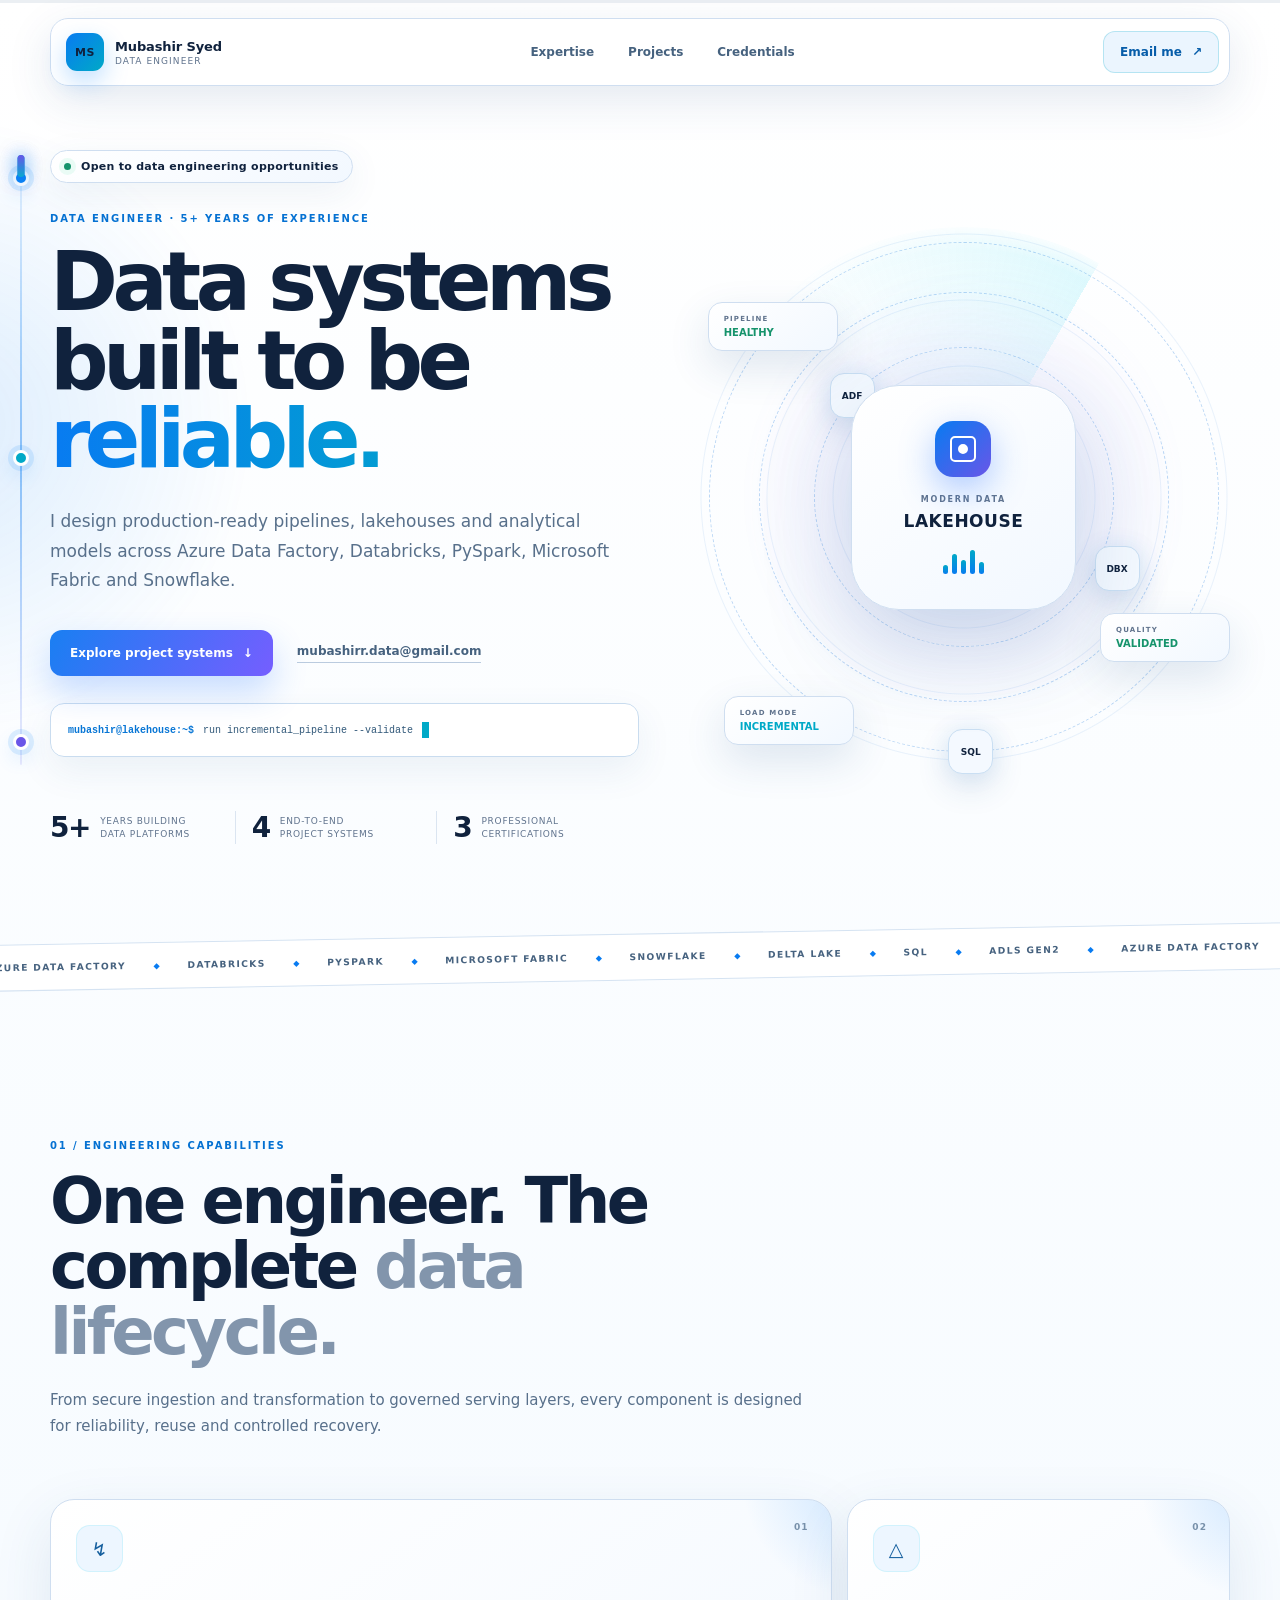
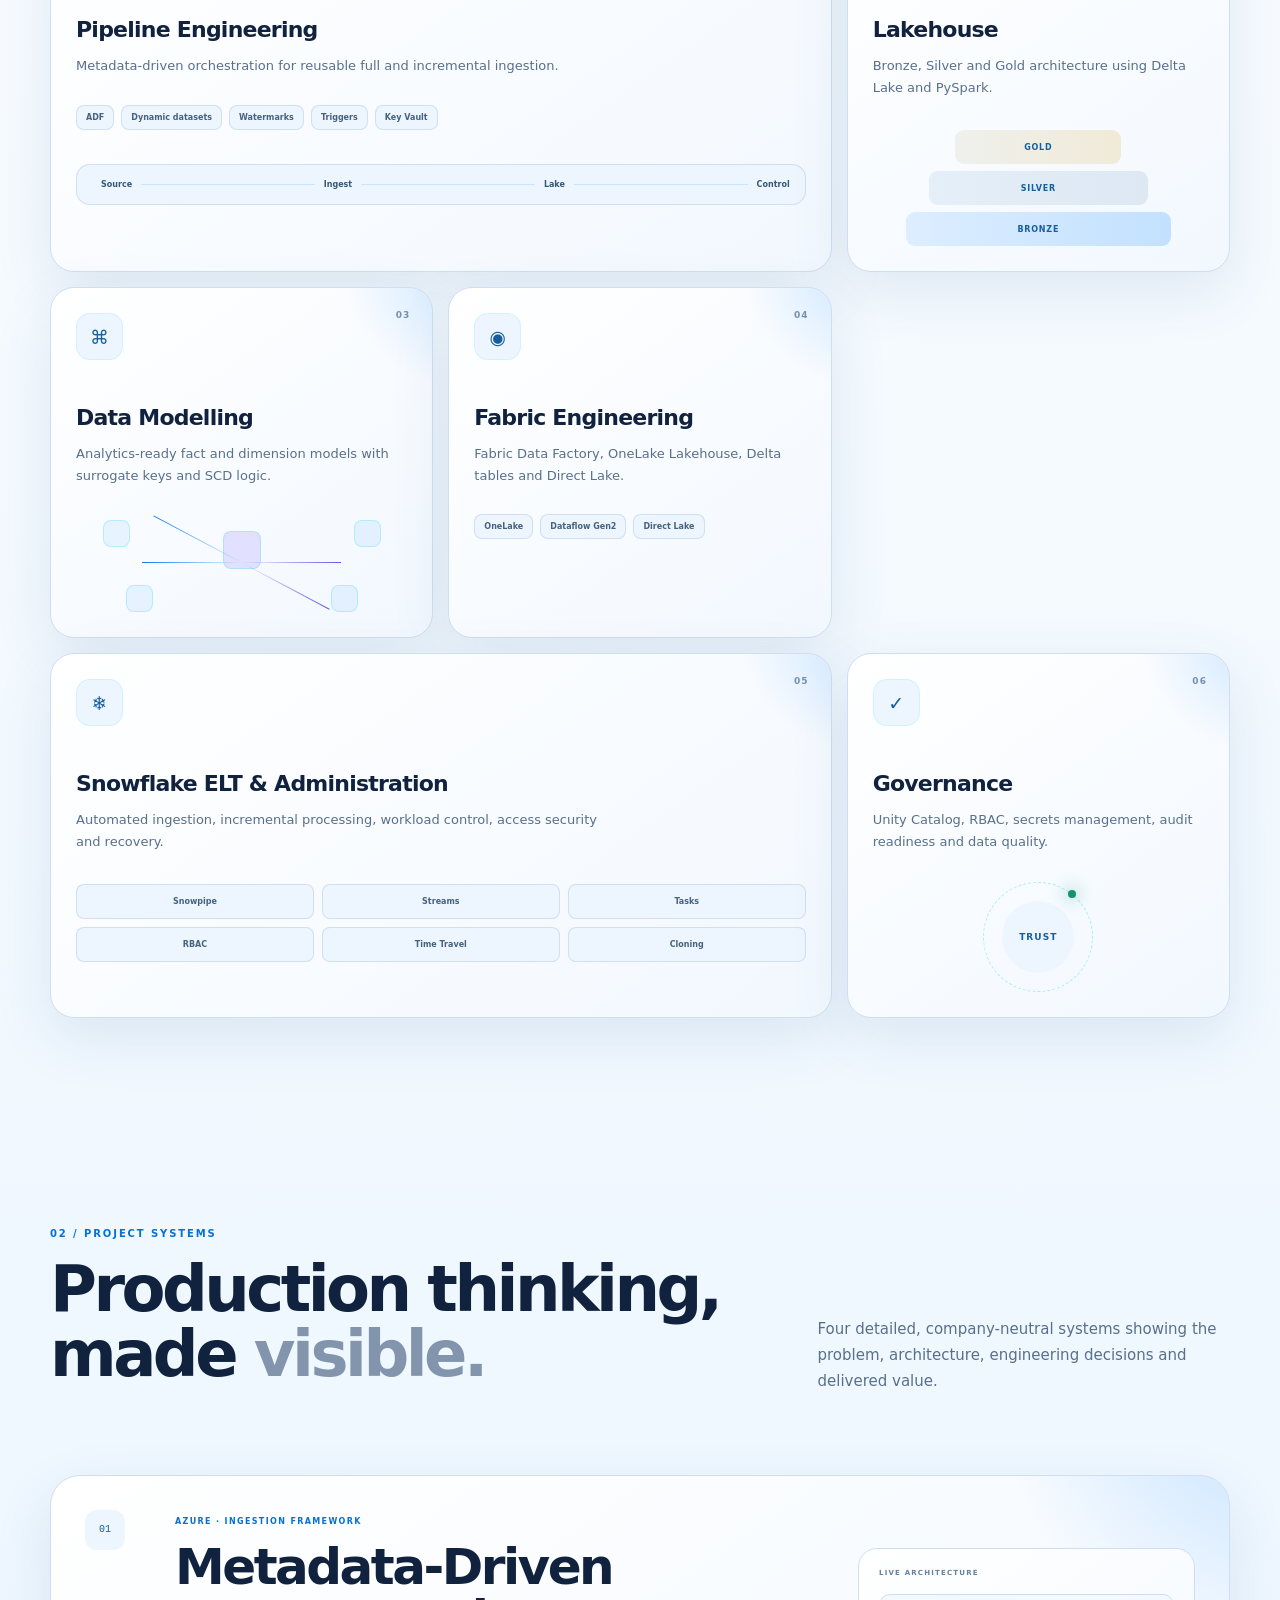
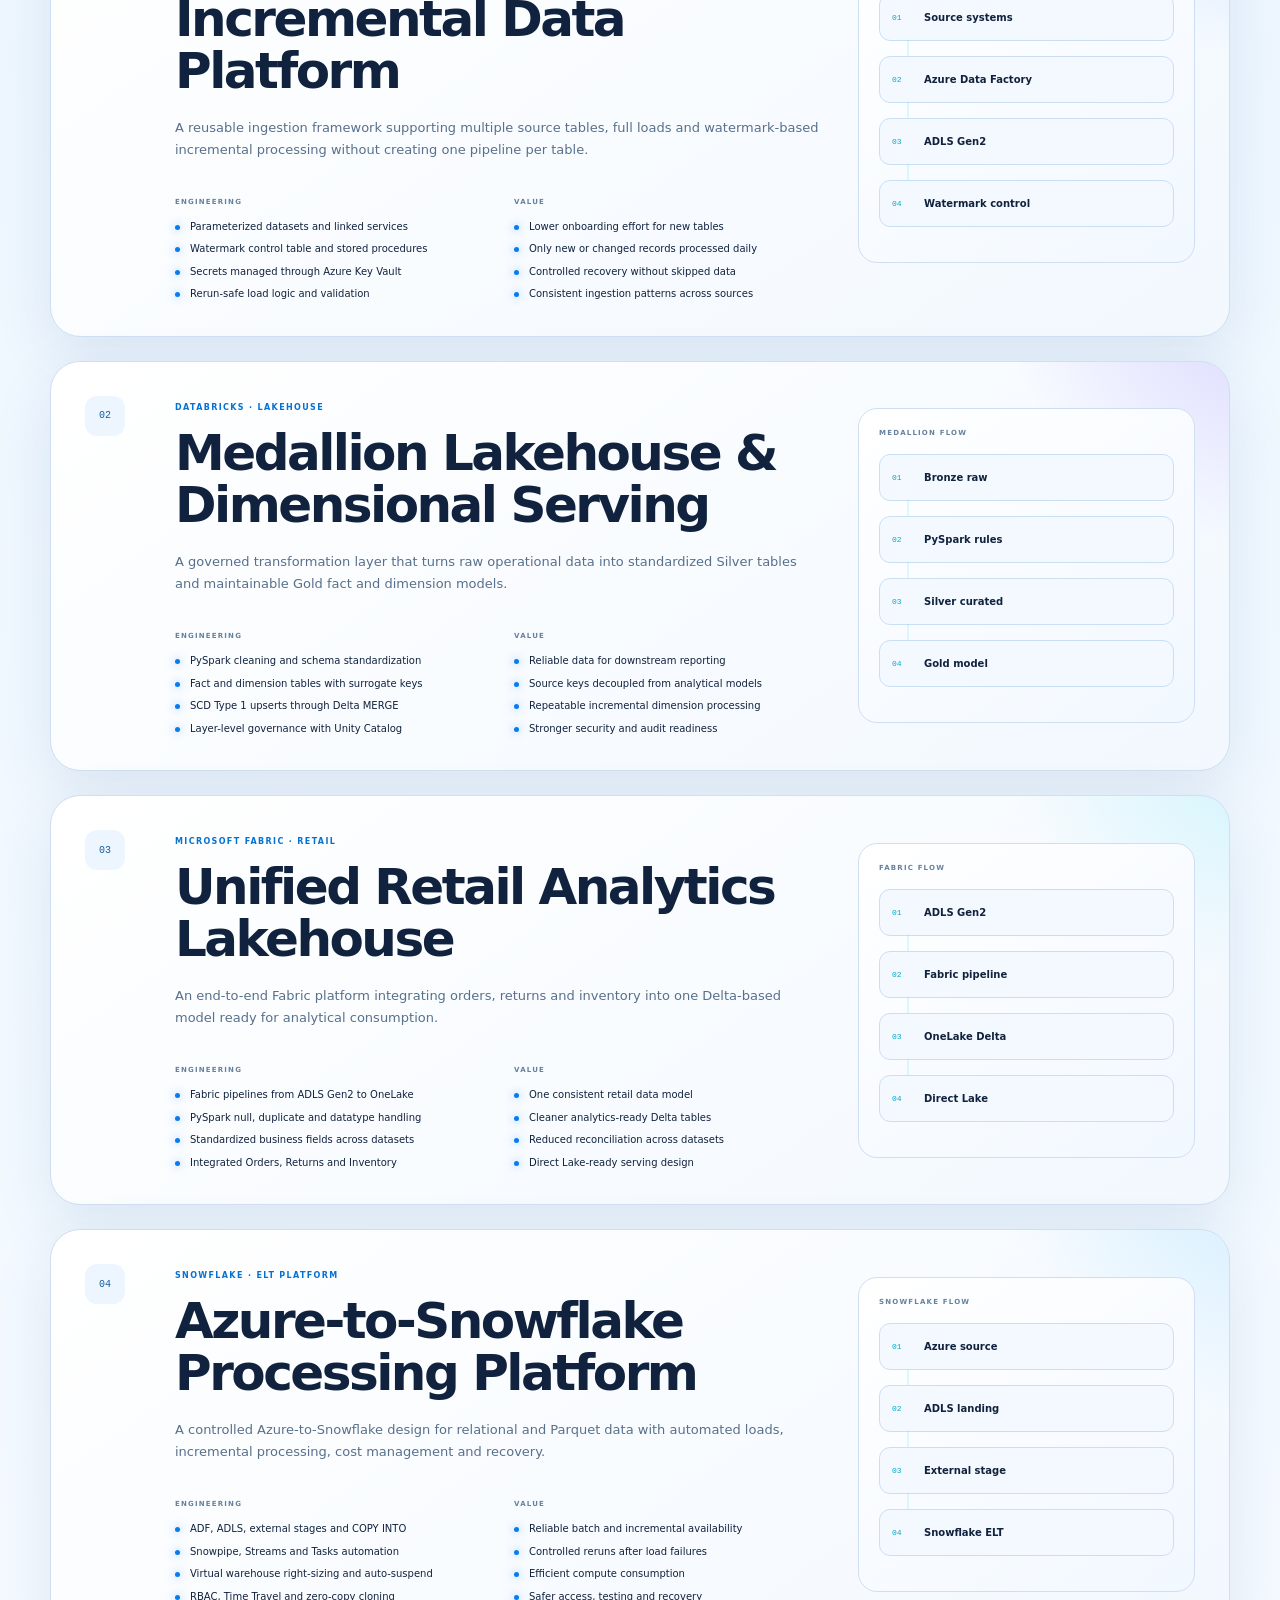
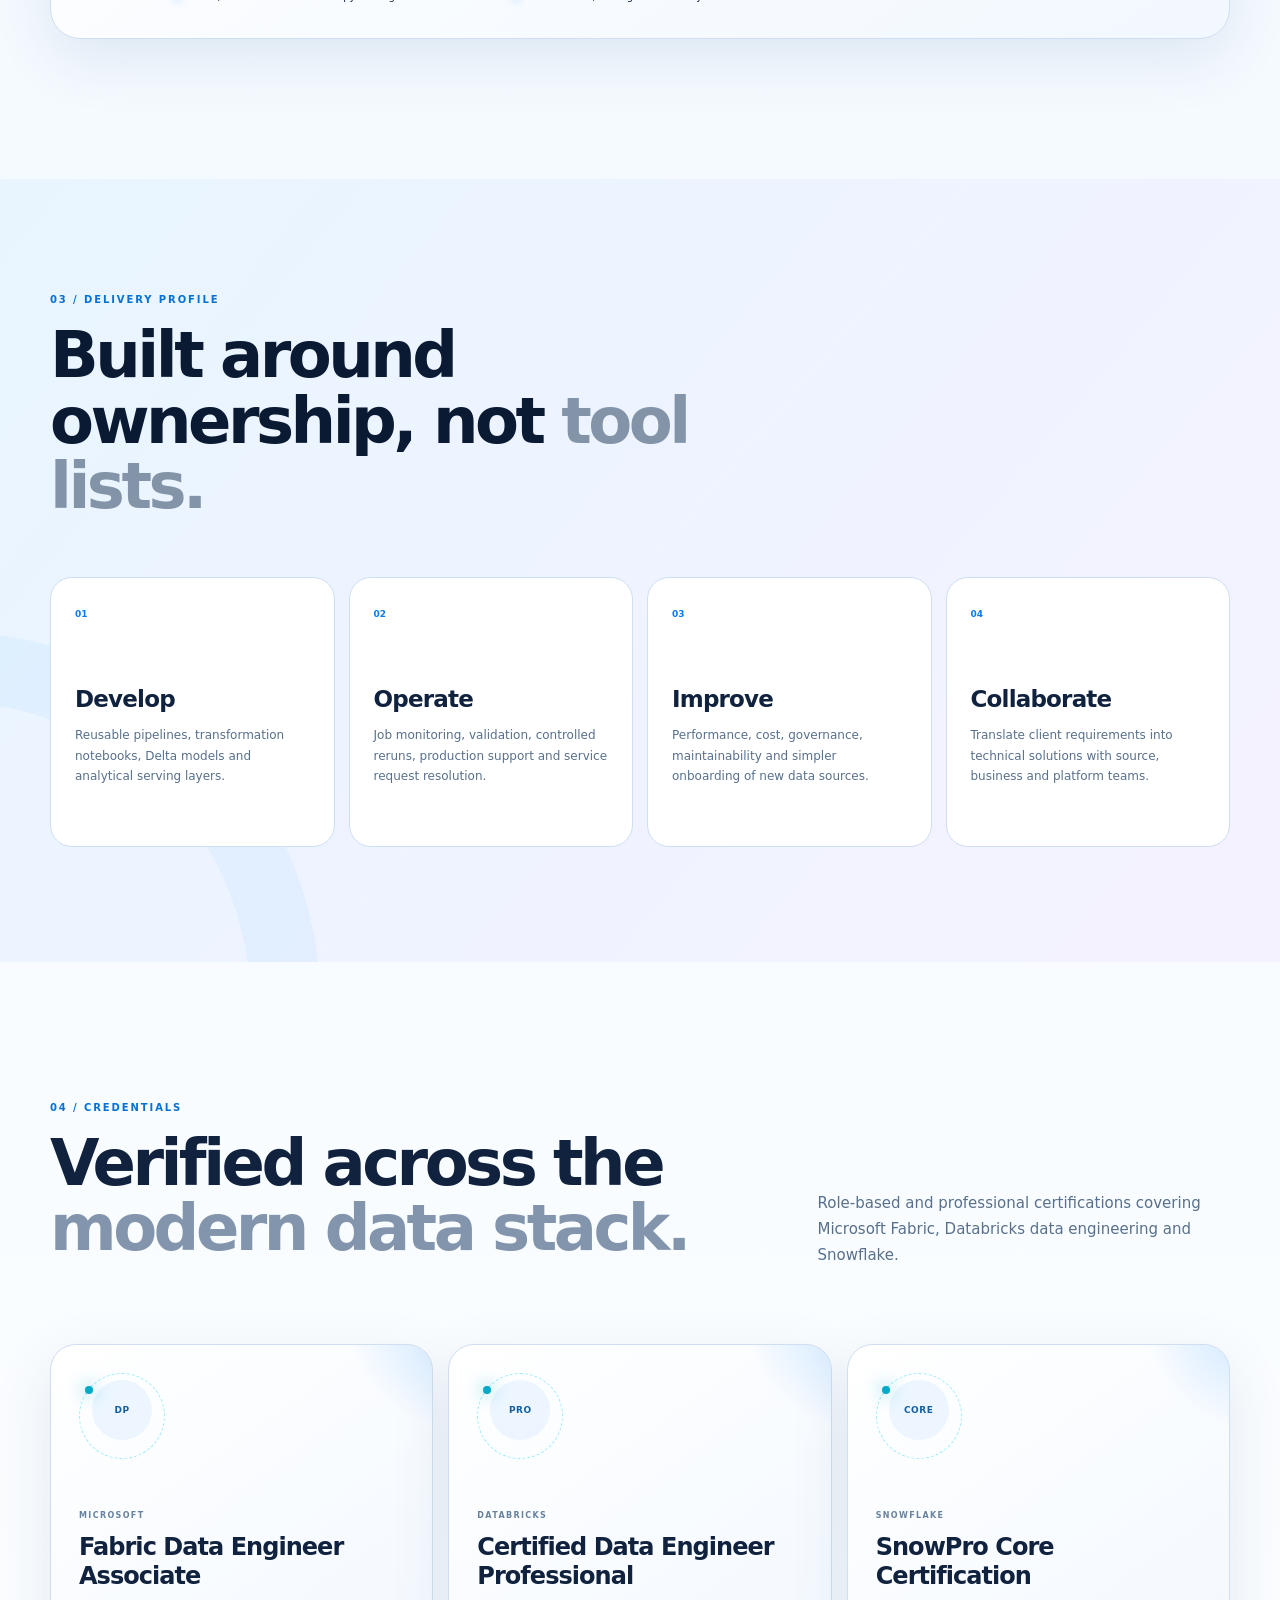
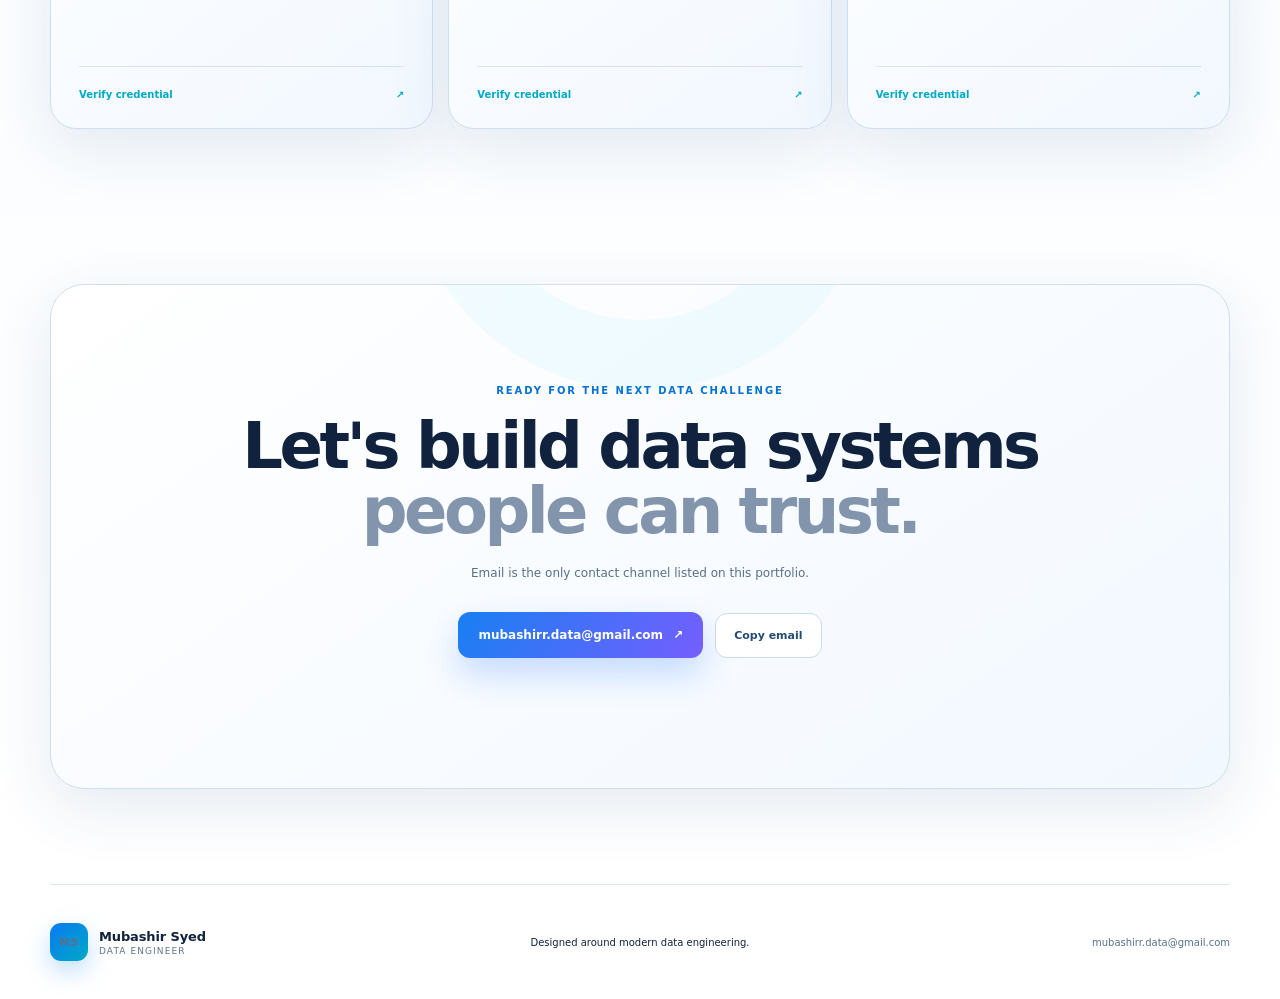
==== commit c70aa8b2: "Add files via upload" ====
--- a/index.html
+++ b/index.html
@@ -3,8 +3,22 @@
   <head>
     <meta charset="UTF-8" />
     <meta name="viewport" content="width=device-width, initial-scale=1.0" />
-    <meta name="description" content="Mubashir Syed - Data Engineer portfolio covering Azure Data Factory, Databricks, PySpark, Microsoft Fabric and Snowflake." />
-    <meta name="theme-color" content="#07101f" />
+    <meta name="description" content="Mubashir Syed - Azure Data Engineer portfolio covering modern cloud pipelines, lakehouse engineering, analytics and data platforms." />
+    <meta name="theme-color" content="#f6faff" />
+    <meta property="og:type" content="website" />
+    <meta property="og:url" content="https://mubashirrsyed.github.io/DATA-ENGINEER/" />
+    <meta property="og:title" content="Mubashir Syed | Azure Data Engineer" />
+    <meta property="og:description" content="Cloud data engineering, lakehouse architecture, analytics platforms and production-grade pipelines." />
+    <meta property="og:image" content="https://mubashirrsyed.github.io/DATA-ENGINEER/og-image-hd.png" />
+    <meta property="og:image:secure_url" content="https://mubashirrsyed.github.io/DATA-ENGINEER/og-image-hd.png" />
+    <meta property="og:image:type" content="image/png" />
+    <meta property="og:image:width" content="2400" />
+    <meta property="og:image:height" content="1260" />
+    <meta property="og:image:alt" content="Mubashir Syed - Azure Data Engineer portfolio" />
+    <meta name="twitter:card" content="summary_large_image" />
+    <meta name="twitter:title" content="Mubashir Syed | Azure Data Engineer" />
+    <meta name="twitter:description" content="Cloud data engineering, lakehouse architecture, analytics platforms and production-grade pipelines." />
+    <meta name="twitter:image" content="https://mubashirrsyed.github.io/DATA-ENGINEER/og-image-hd.png" />
     <title>Mubashir Syed | Data Engineer</title>
     <link rel="stylesheet" href="styles.css?v=4-bright" />
     <script src="script.js" defer></script>
@@ -29,6 +43,16 @@
 
     <main>
       <section class="hero" id="top">
+        <div class="data-rail" aria-hidden="true">
+          <span class="rail-label rail-label-one">INGEST</span>
+          <i class="rail-node rail-node-one"></i>
+          <span class="rail-label rail-label-two">TRANSFORM</span>
+          <i class="rail-node rail-node-two"></i>
+          <span class="rail-label rail-label-three">SERVE</span>
+          <i class="rail-node rail-node-three"></i>
+          <b class="data-packet packet-one"></b>
+          <b class="data-packet packet-two"></b>
+        </div>
         <div class="hero-copy">
           <div class="availability reveal"><i></i> Open to data engineering opportunities</div>
           <p class="kicker reveal">DATA ENGINEER · 5+ YEARS OF EXPERIENCE</p>
@@ -43,6 +67,11 @@
             <a class="button primary" href="#projects">Explore project systems <span>↓</span></a>
             <a class="email-link" href="mailto:mubashirr.data@gmail.com">mubashirr.data@gmail.com</a>
           </div>
+          <div class="command-console reveal" aria-label="Live data pipeline activity">
+            <span class="command-prompt">mubashir@lakehouse:~$</span>
+            <span id="pipeline-command">run incremental_pipeline --validate</span>
+            <i aria-hidden="true"></i>
+          </div>
           <div class="metrics reveal" aria-label="Portfolio highlights">
             <div><strong data-count="5" data-suffix="+">5+</strong><span>Years building data platforms</span></div>
             <div><strong data-count="4">4</strong><span>End-to-end project systems</span></div>
--- a/styles.css
+++ b/styles.css
@@ -64,3 +64,10 @@
 .site-header nav a,.email-link,.marquee-track span,.tag-row span,.snow-grid span{color:#46627f!important}
 .site-header nav a:hover,.site-header nav a.active,.email-link:hover,.project-label,.kicker{color:#0571d2!important}
 #network{opacity:.34!important}
+
+/* Original light-motion data rail and live command experience */
+.data-rail{position:absolute;left:-78px;top:155px;width:2px;height:610px;background:linear-gradient(180deg,rgba(8,123,241,.08),rgba(8,123,241,.42),rgba(105,86,232,.12));border-radius:999px;z-index:3}.rail-node{position:absolute;left:50%;width:16px;height:16px;border:3px solid #fff;border-radius:50%;background:#0b83f6;box-shadow:0 0 0 5px rgba(11,131,246,.12),0 8px 20px rgba(11,131,246,.2);transform:translateX(-50%)}.rail-node-one{top:15px}.rail-node-two{top:295px;background:#00a9c7}.rail-node-three{bottom:15px;background:#6956e8}.rail-label{position:absolute;left:22px;color:#54718d;font-family:ui-monospace,SFMono-Regular,Consolas,monospace;font-size:8px;font-weight:900;letter-spacing:.17em}.rail-label-one{top:17px}.rail-label-two{top:297px}.rail-label-three{bottom:17px}.data-packet{position:absolute;left:50%;width:7px;height:22px;border-radius:7px;background:linear-gradient(#08a9d0,#087bf1);box-shadow:0 0 18px rgba(8,123,241,.5);transform:translateX(-50%);animation:rail-flow 5.5s linear infinite}.packet-two{animation-delay:-2.75s;background:linear-gradient(#6956e8,#08a9d0)}@keyframes rail-flow{0%{top:25px;opacity:0}8%{opacity:1}90%{opacity:1}100%{top:575px;opacity:0}}
+.command-console{max-width:650px;min-height:54px;margin-top:27px;padding:0 17px;border:1px solid #c9dcef;border-radius:14px;background:rgba(255,255,255,.86);box-shadow:0 14px 36px rgba(38,84,139,.08);display:flex;align-items:center;gap:9px;overflow:hidden;font-family:ui-monospace,SFMono-Regular,Consolas,monospace;font-size:10px;white-space:nowrap}.command-prompt{color:#0876d5;font-weight:900}#pipeline-command{color:#315879}.command-console i{display:inline-block;width:7px;height:16px;background:#00a9c7;animation:console-cursor .8s steps(1) infinite}@keyframes console-cursor{50%{opacity:0}}
+@media(max-width:1320px){.data-rail{left:-30px}.rail-label{display:none}}
+@media(max-width:1000px){.data-rail{display:none}}
+@media(max-width:700px){.command-console{font-size:8px;padding-inline:12px;gap:6px;overflow-x:auto}}
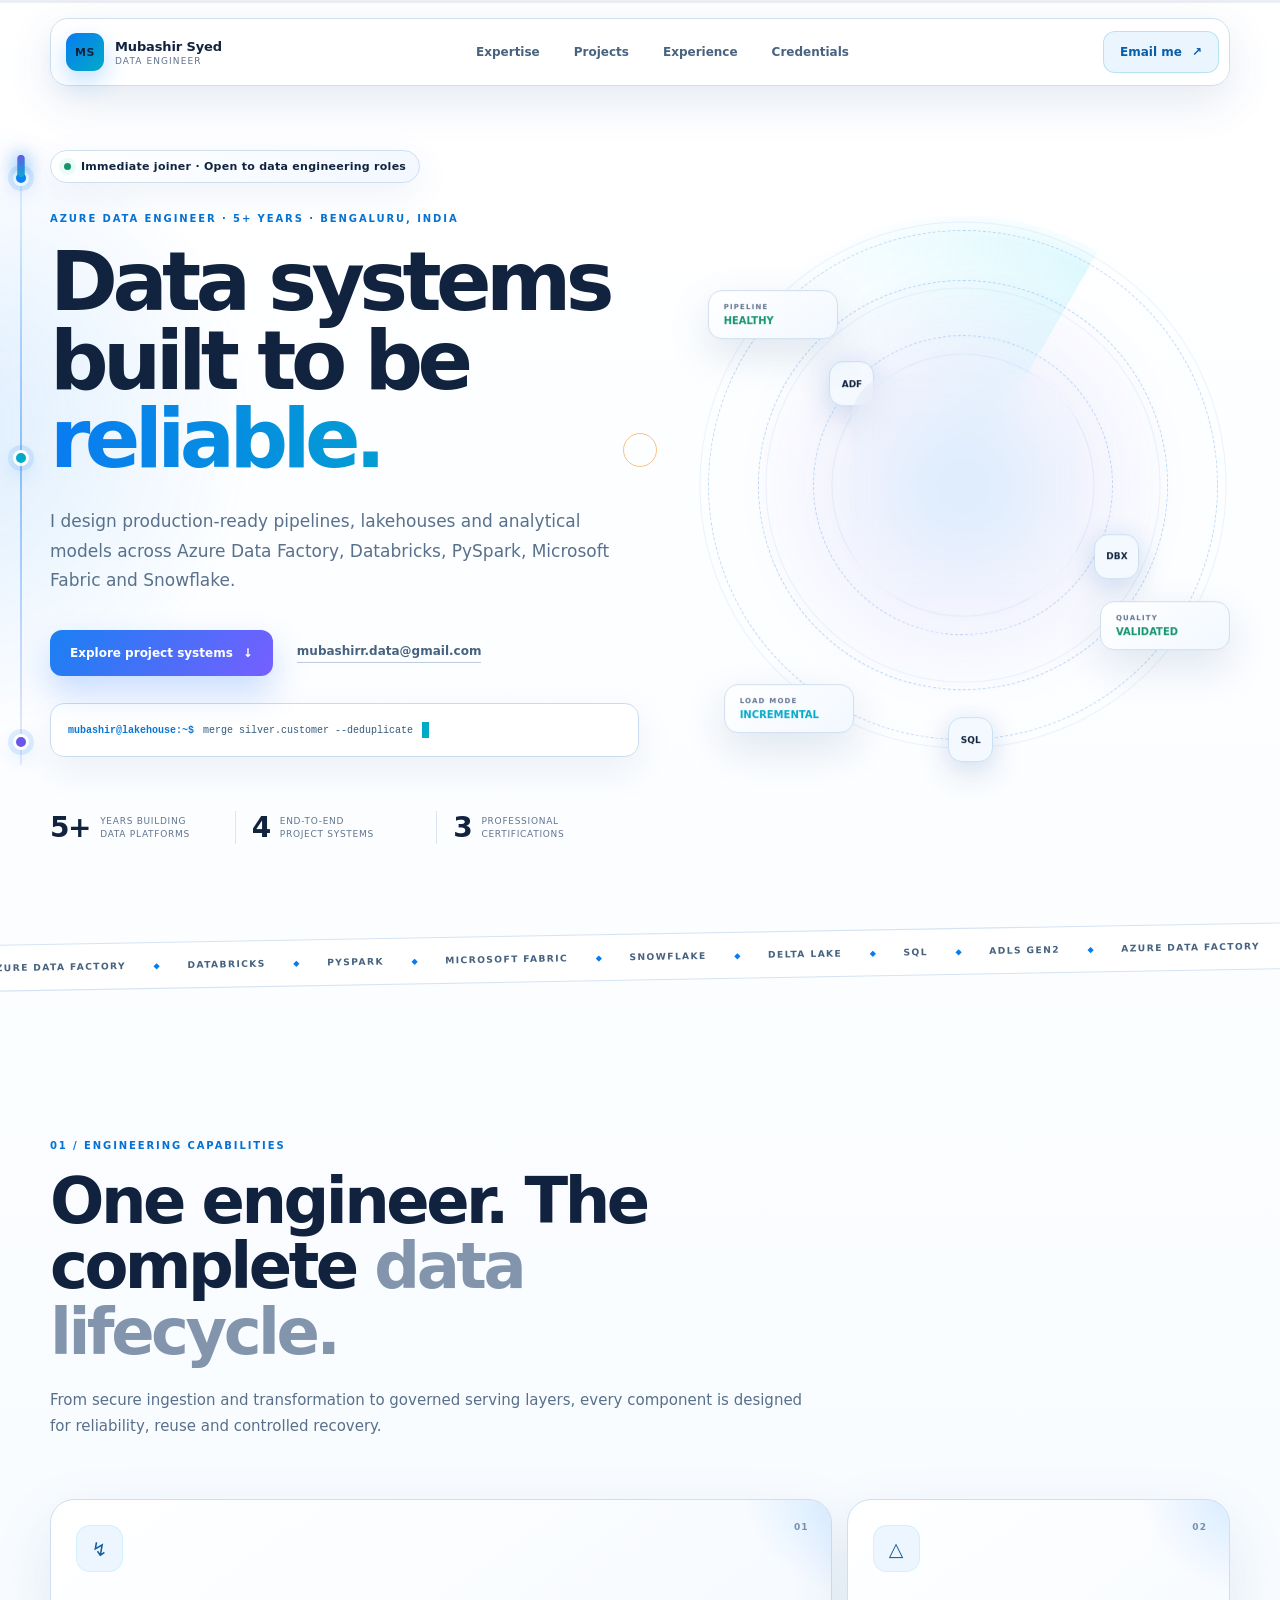
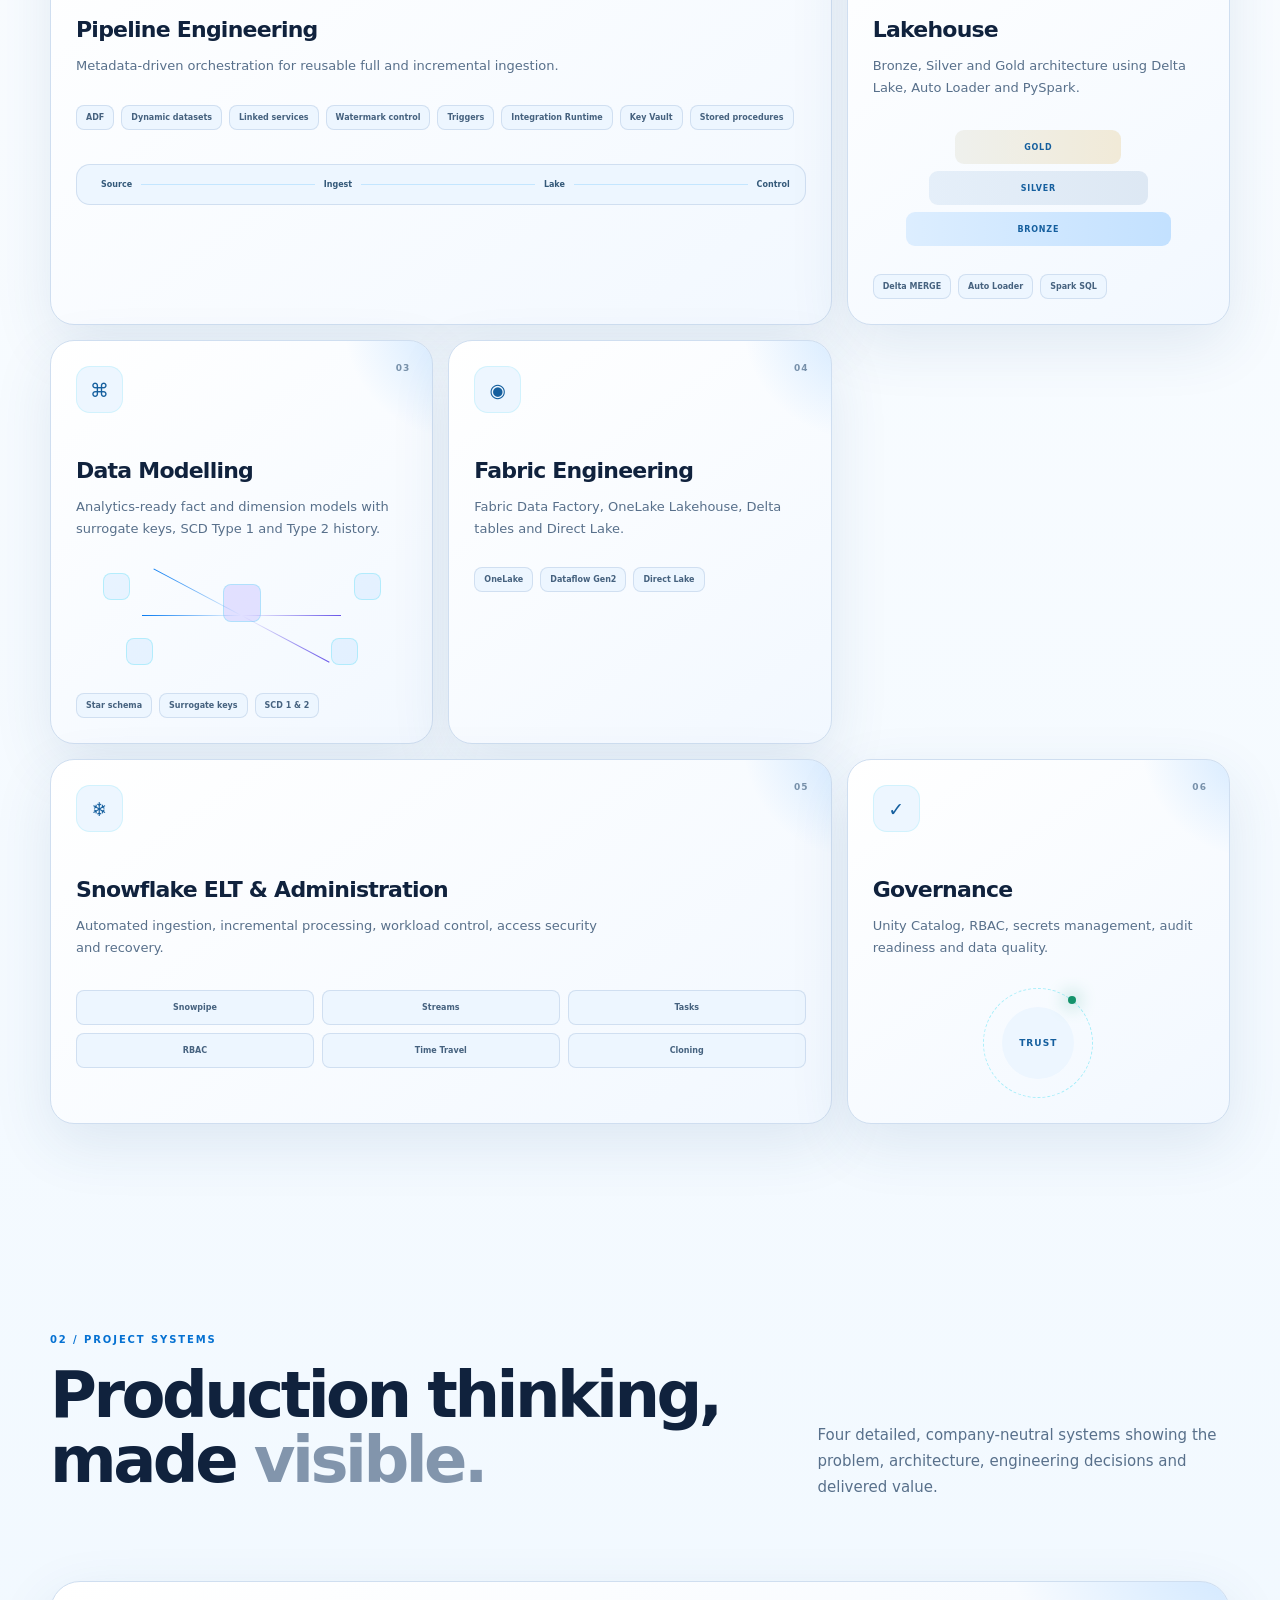
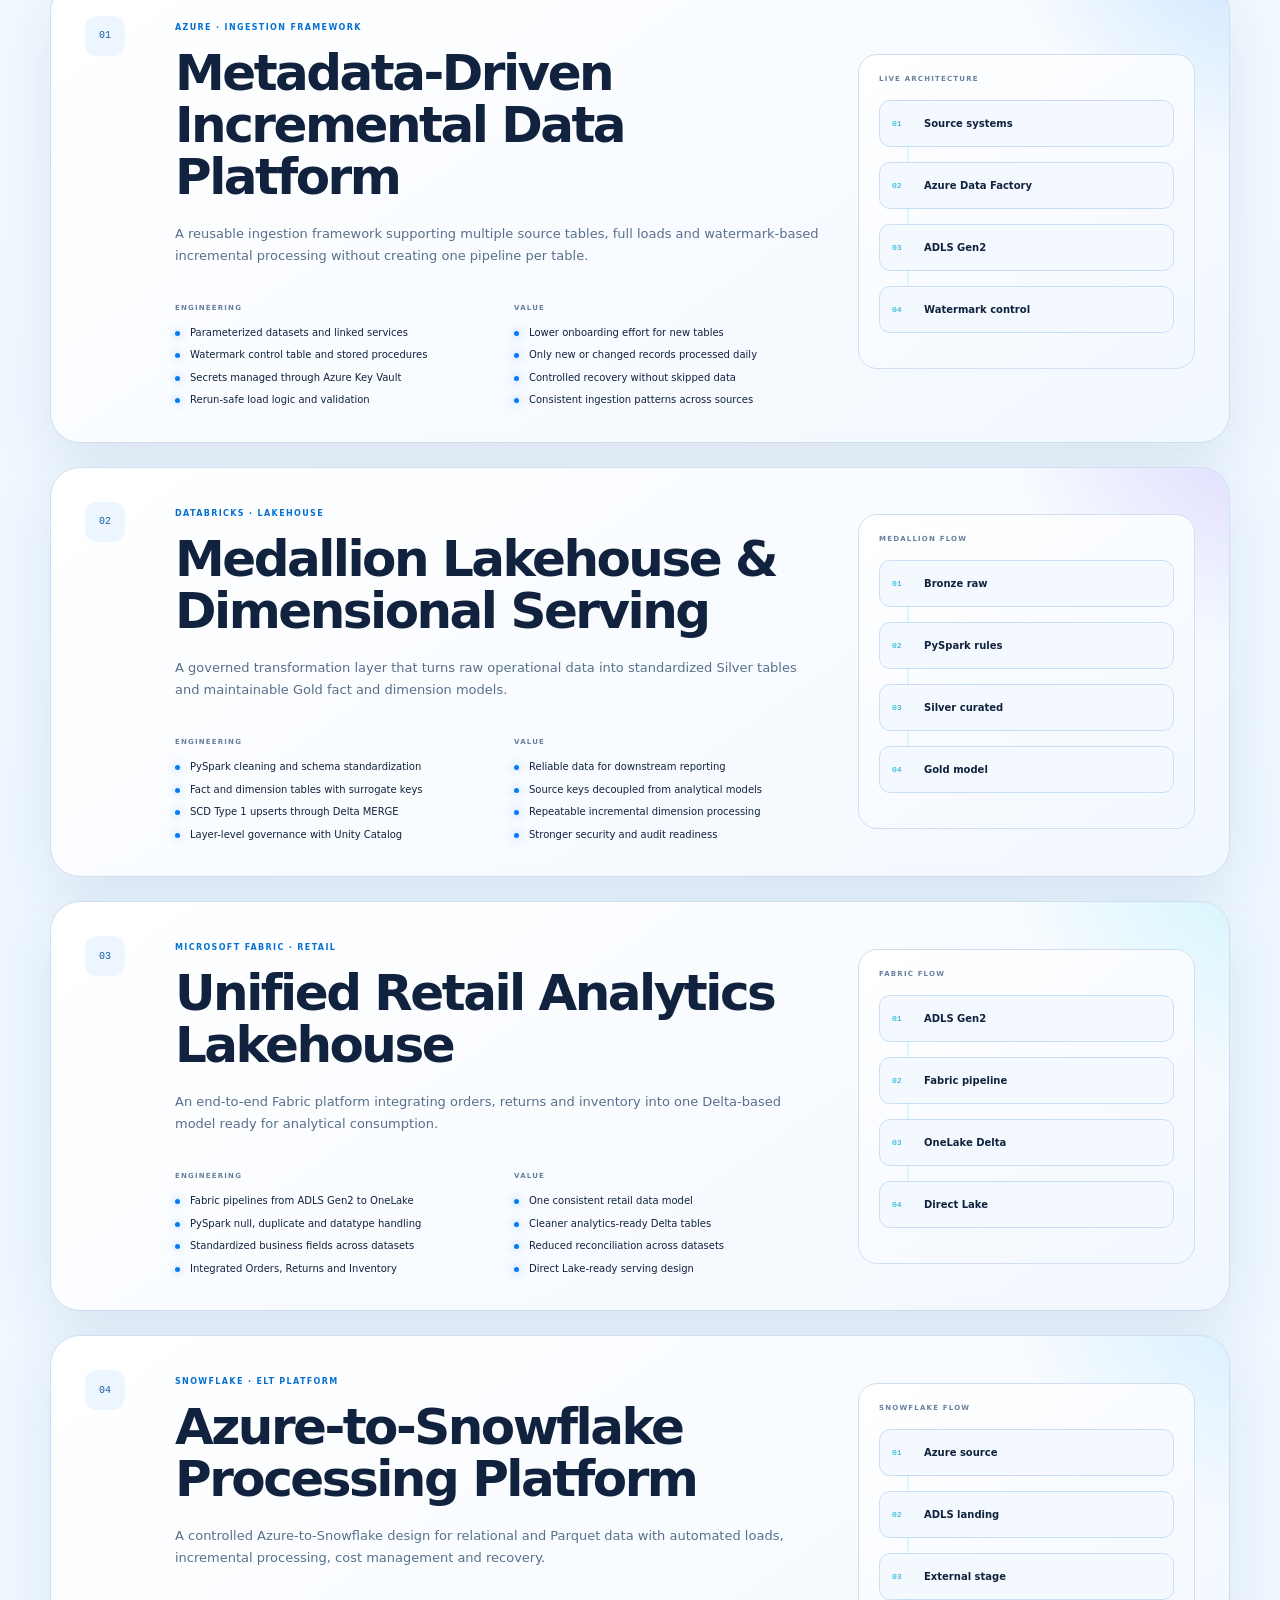
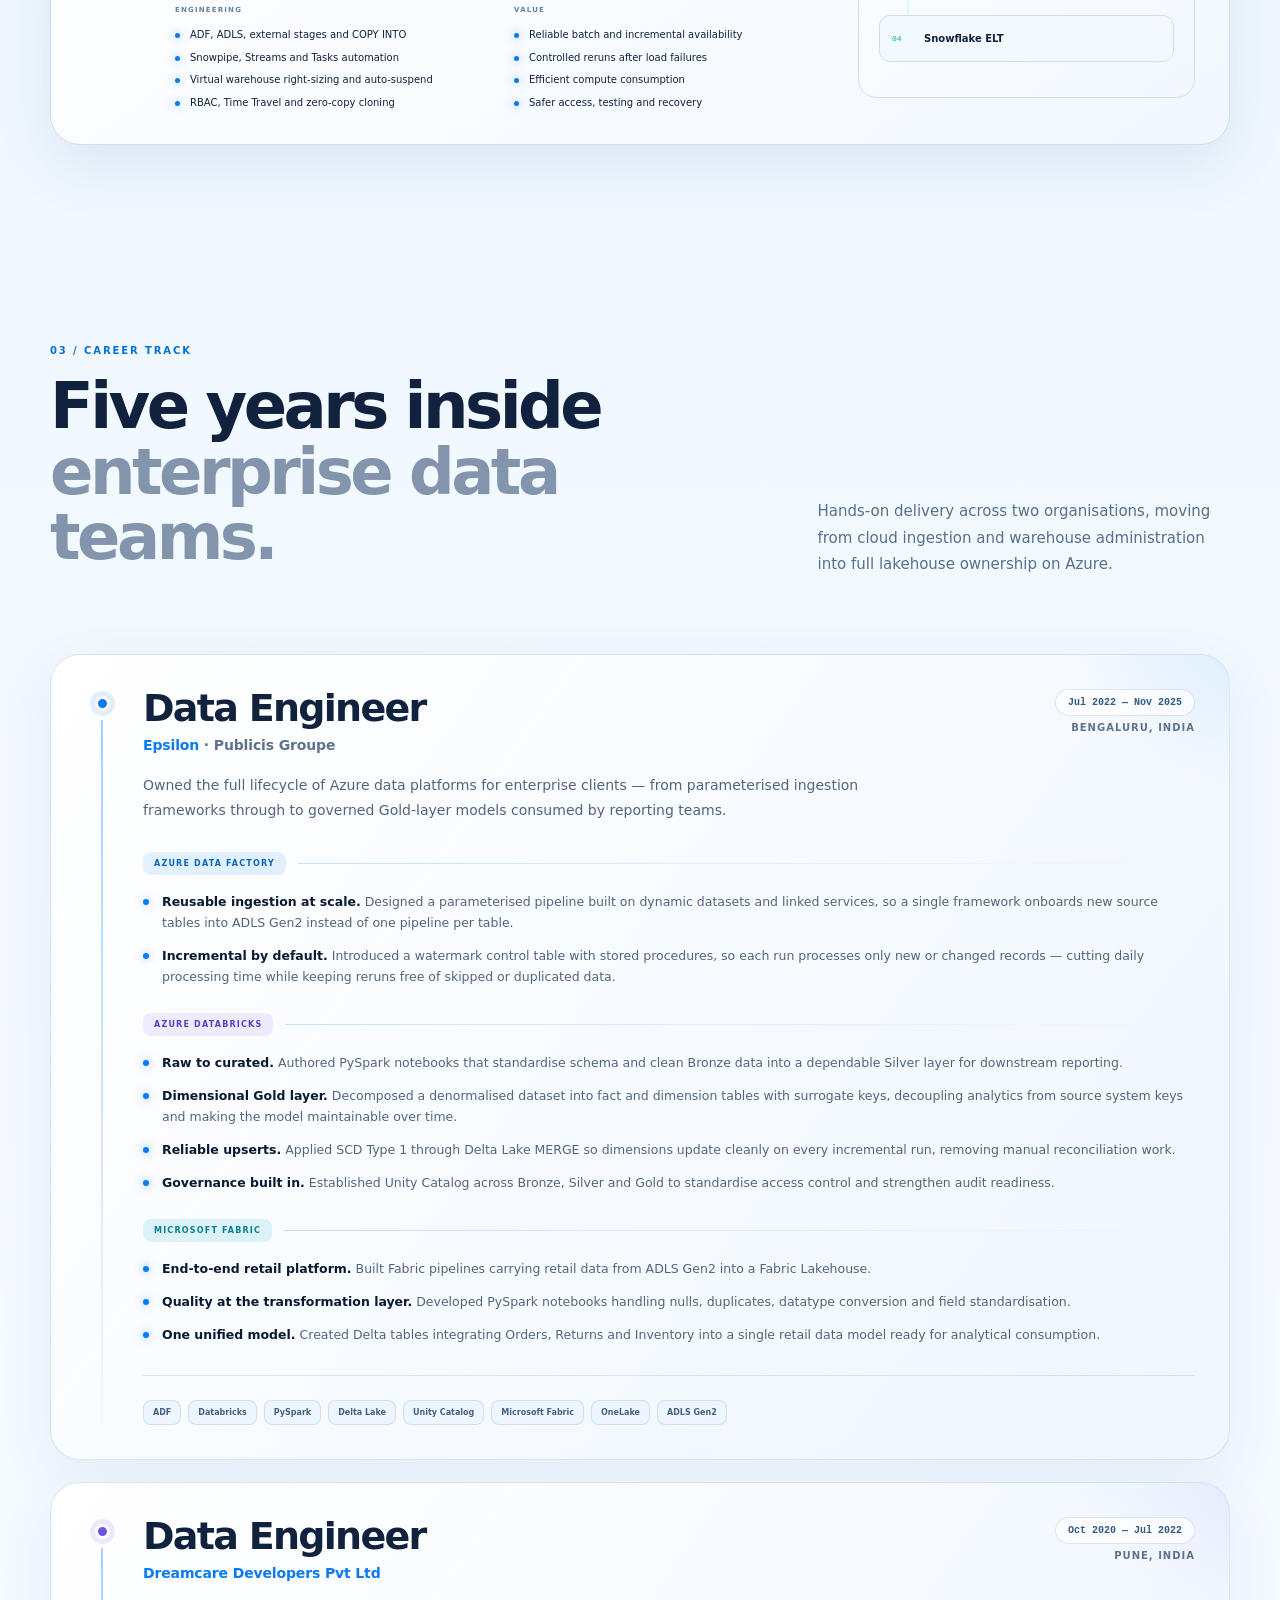
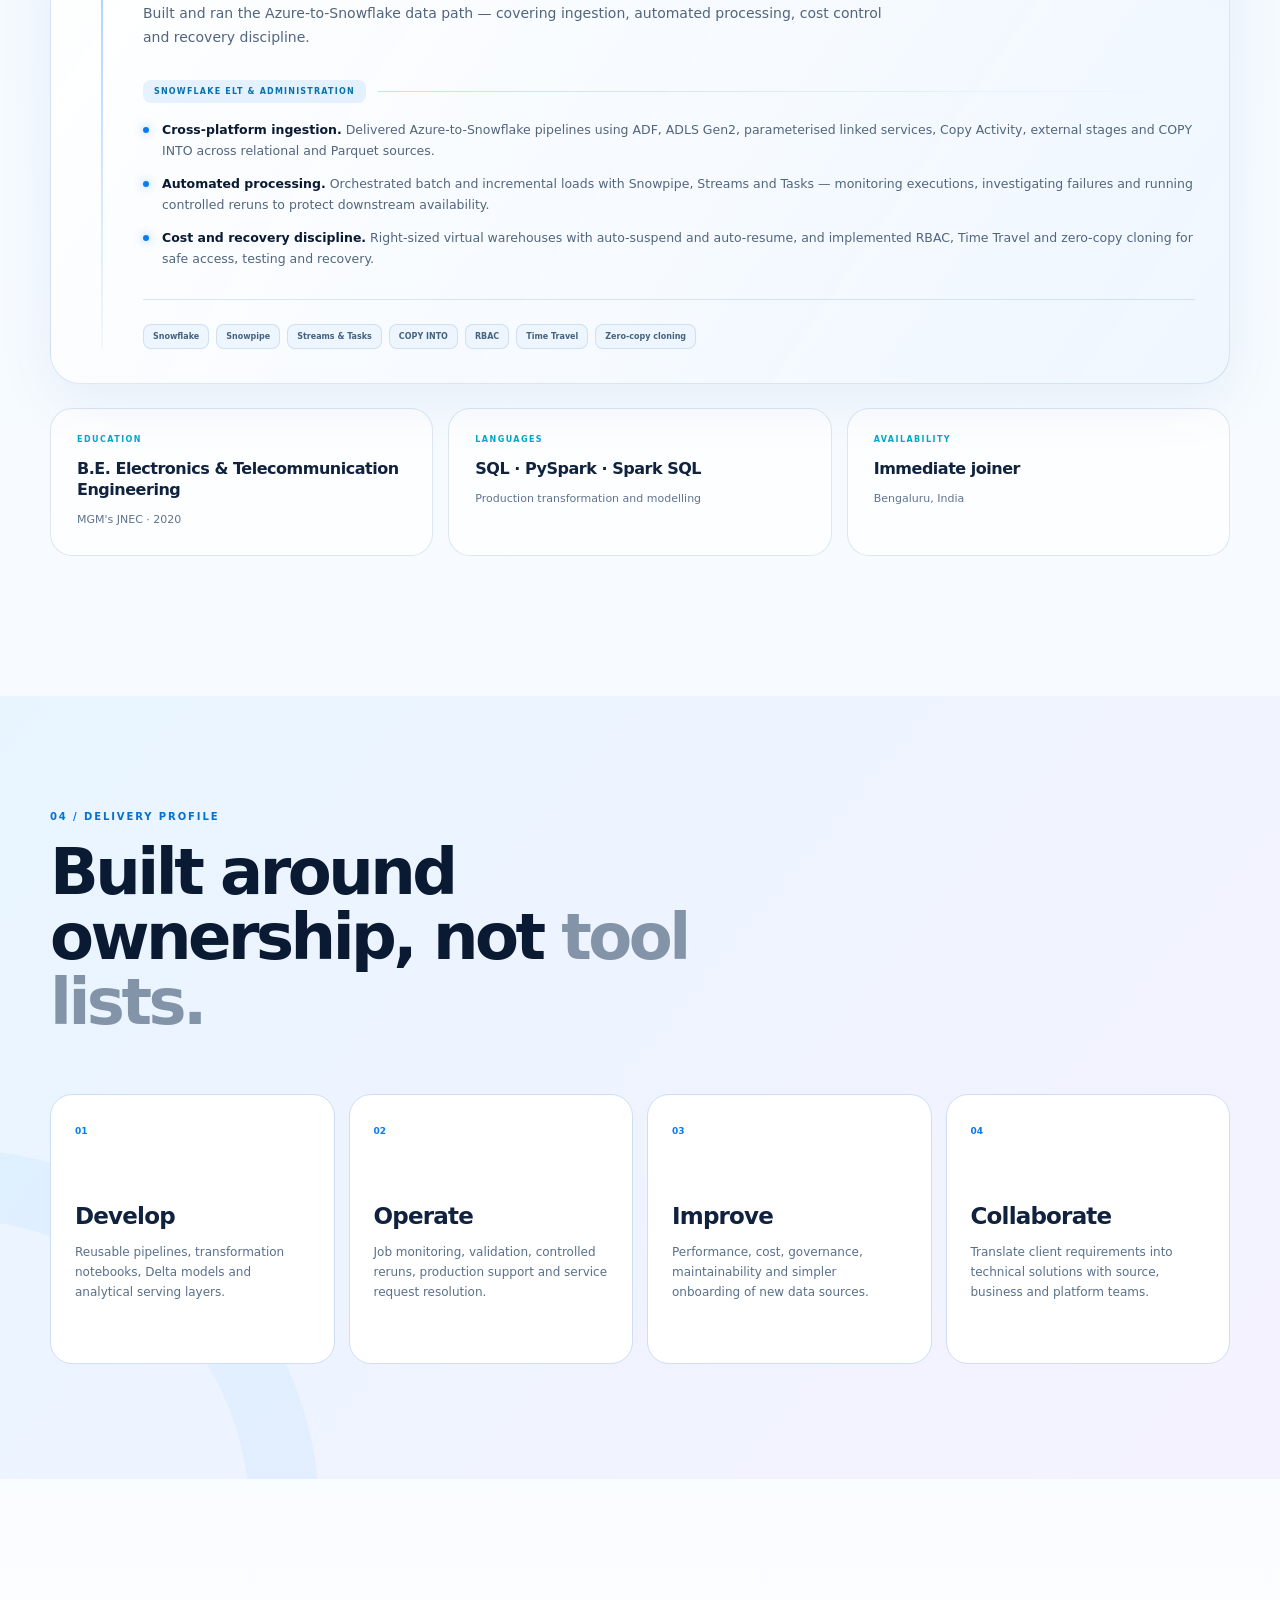
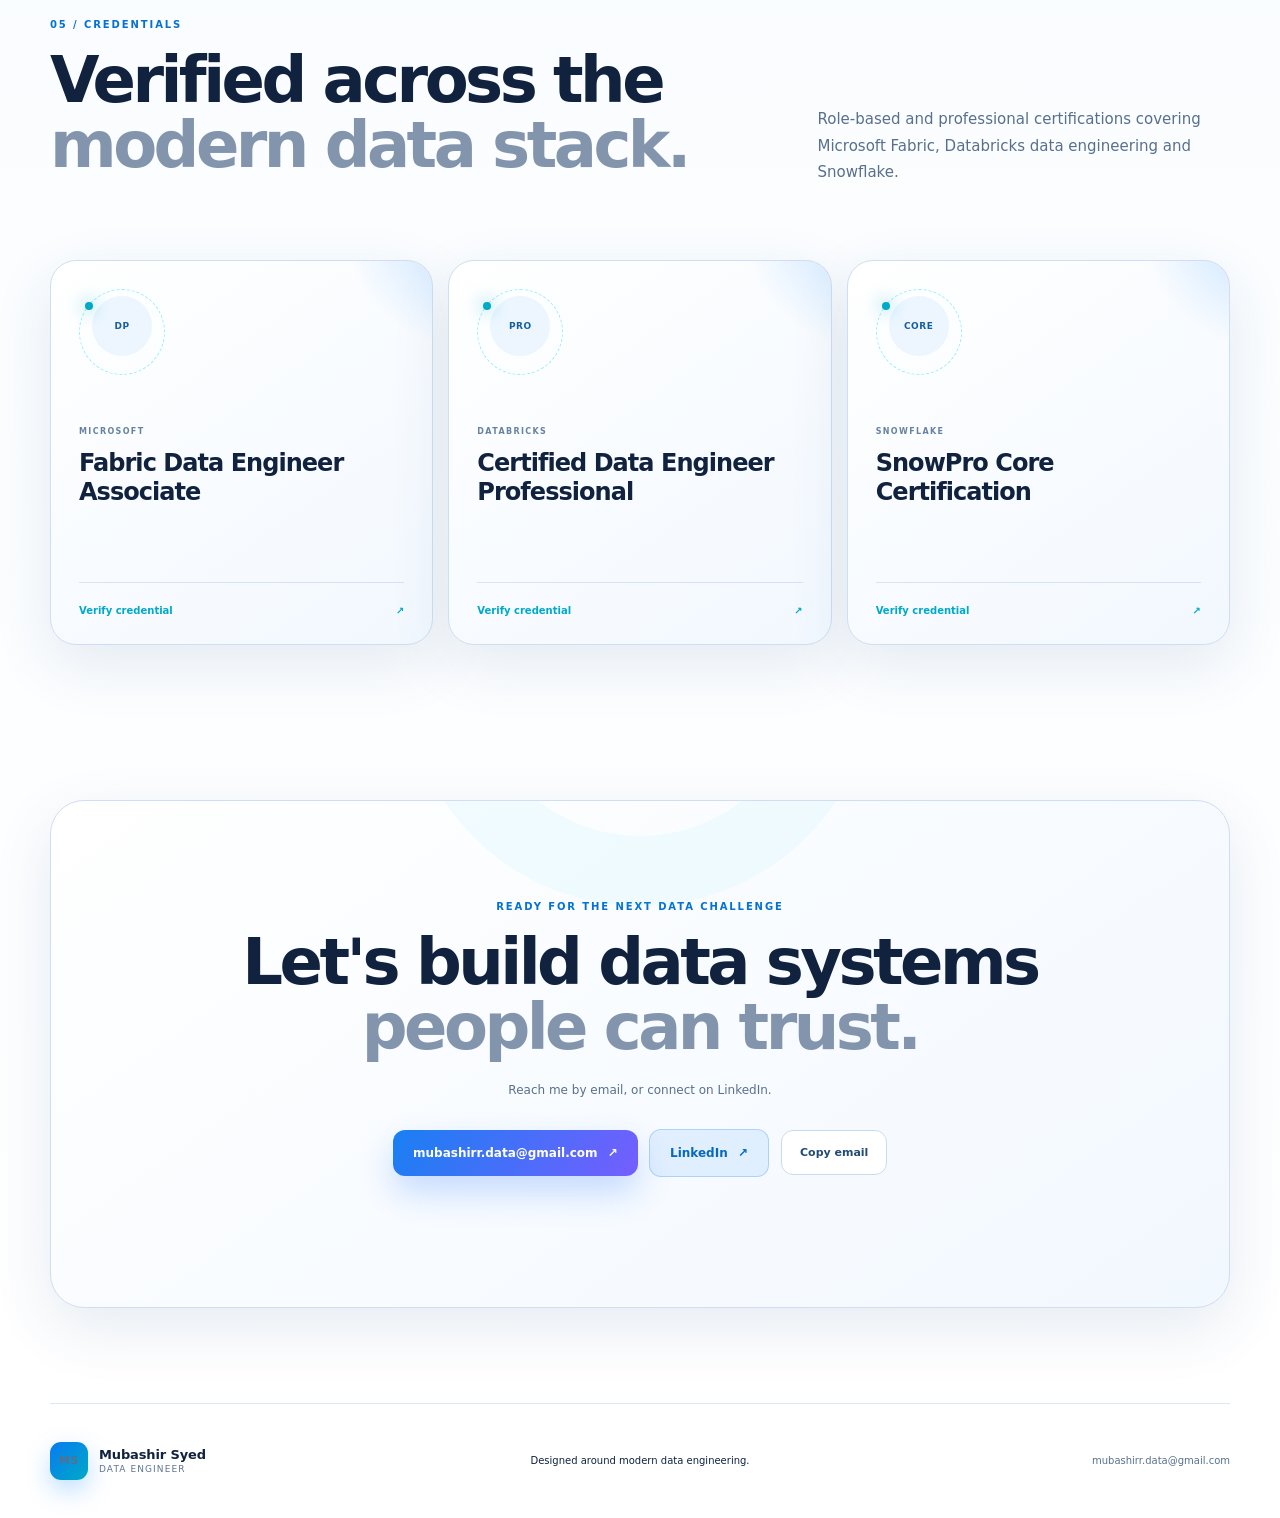
==== commit ef536baf: "Add files via upload" ====
--- a/index.html
+++ b/index.html
@@ -24,8 +24,15 @@
     <script src="script.js" defer></script>
   </head>
   <body>
+    <div class="boot" id="boot" aria-hidden="true">
+      <div class="boot-inner">
+        <p class="boot-line"><span class="boot-prompt">mubashir@lakehouse:~$</span> <span class="boot-cmd"></span><span class="boot-cursor">▌</span></p>
+        <div class="boot-bar"><span></span></div>
+      </div>
+    </div>
     <canvas id="network" aria-hidden="true"></canvas>
     <div class="cursor-glow" aria-hidden="true"></div>
+    <div class="cursor-ring" aria-hidden="true"></div>
     <div class="scroll-progress" aria-hidden="true"><span></span></div>
 
     <header class="site-header">
@@ -36,6 +43,7 @@
       <nav aria-label="Main navigation">
         <a href="#expertise">Expertise</a>
         <a href="#projects">Projects</a>
+        <a href="#experience">Experience</a>
         <a href="#credentials">Credentials</a>
       </nav>
       <a class="nav-mail" href="mailto:mubashirr.data@gmail.com">Email me <span>↗</span></a>
@@ -54,8 +62,8 @@
           <b class="data-packet packet-two"></b>
         </div>
         <div class="hero-copy">
-          <div class="availability reveal"><i></i> Open to data engineering opportunities</div>
-          <p class="kicker reveal">DATA ENGINEER · 5+ YEARS OF EXPERIENCE</p>
+          <div class="availability reveal"><i></i> Immediate joiner · Open to data engineering roles</div>
+          <p class="kicker reveal">AZURE DATA ENGINEER · 5+ YEARS · BENGALURU, INDIA</p>
           <h1 class="reveal">
             Data systems built to be
             <span class="gradient-word" id="rotating-word">reliable.</span>
@@ -115,20 +123,22 @@
             <div class="card-index">01</div><div class="card-icon">↯</div>
             <h3>Pipeline Engineering</h3>
             <p>Metadata-driven orchestration for reusable full and incremental ingestion.</p>
-            <div class="tag-row"><span>ADF</span><span>Dynamic datasets</span><span>Watermarks</span><span>Triggers</span><span>Key Vault</span></div>
+            <div class="tag-row"><span>ADF</span><span>Dynamic datasets</span><span>Linked services</span><span>Watermark control</span><span>Triggers</span><span>Integration Runtime</span><span>Key Vault</span><span>Stored procedures</span></div>
             <div class="mini-pipeline" aria-hidden="true"><i></i><span>Source</span><em></em><span>Ingest</span><em></em><span>Lake</span><em></em><span>Control</span></div>
           </article>
           <article class="bento reveal tilt-card">
             <div class="card-index">02</div><div class="card-icon">△</div>
             <h3>Lakehouse</h3>
-            <p>Bronze, Silver and Gold architecture using Delta Lake and PySpark.</p>
+            <p>Bronze, Silver and Gold architecture using Delta Lake, Auto Loader and PySpark.</p>
             <div class="layer-stack" aria-hidden="true"><span>GOLD</span><span>SILVER</span><span>BRONZE</span></div>
+            <div class="tag-row"><span>Delta MERGE</span><span>Auto Loader</span><span>Spark SQL</span></div>
           </article>
           <article class="bento reveal tilt-card">
             <div class="card-index">03</div><div class="card-icon">⌘</div>
             <h3>Data Modelling</h3>
-            <p>Analytics-ready fact and dimension models with surrogate keys and SCD logic.</p>
+            <p>Analytics-ready fact and dimension models with surrogate keys, SCD Type 1 and Type 2 history.</p>
             <div class="model-nodes" aria-hidden="true"><i></i><i></i><i></i><i></i><i></i></div>
+            <div class="tag-row"><span>Star schema</span><span>Surrogate keys</span><span>SCD 1 &amp; 2</span></div>
           </article>
           <article class="bento reveal tilt-card">
             <div class="card-index">04</div><div class="card-icon">◉</div>
@@ -240,9 +250,114 @@
         </div>
       </section>
 
+      <section class="section experience" id="experience">
+        <div class="section-intro split reveal">
+          <div><p class="kicker">03 / CAREER TRACK</p><h2>Five years inside <span>enterprise data teams.</span></h2></div>
+          <p>Hands-on delivery across two organisations, moving from cloud ingestion and warehouse administration into full lakehouse ownership on Azure.</p>
+        </div>
+
+        <div class="timeline">
+          <article class="role reveal" data-role="epsilon">
+            <div class="role-rail" aria-hidden="true"><i class="role-dot"></i><i class="role-line"></i></div>
+            <div class="role-body">
+              <div class="role-head">
+                <div>
+                  <h3>Data Engineer</h3>
+                  <p class="role-org">Epsilon <span>· Publicis Groupe</span></p>
+                </div>
+                <div class="role-meta">
+                  <span class="role-period">Jul 2022 — Nov 2025</span>
+                  <span class="role-place">Bengaluru, India</span>
+                </div>
+              </div>
+              <p class="role-lead">Owned the full lifecycle of Azure data platforms for enterprise clients — from parameterised ingestion frameworks through to governed Gold-layer models consumed by reporting teams.</p>
+
+              <div class="role-tracks">
+                <div class="track">
+                  <div class="track-head"><span class="track-tag azure">AZURE DATA FACTORY</span></div>
+                  <ul>
+                    <li><strong>Reusable ingestion at scale.</strong> Designed a parameterised pipeline built on dynamic datasets and linked services, so a single framework onboards new source tables into ADLS Gen2 instead of one pipeline per table.</li>
+                    <li><strong>Incremental by default.</strong> Introduced a watermark control table with stored procedures, so each run processes only new or changed records — cutting daily processing time while keeping reruns free of skipped or duplicated data.</li>
+                  </ul>
+                </div>
+
+                <div class="track">
+                  <div class="track-head"><span class="track-tag databricks">AZURE DATABRICKS</span></div>
+                  <ul>
+                    <li><strong>Raw to curated.</strong> Authored PySpark notebooks that standardise schema and clean Bronze data into a dependable Silver layer for downstream reporting.</li>
+                    <li><strong>Dimensional Gold layer.</strong> Decomposed a denormalised dataset into fact and dimension tables with surrogate keys, decoupling analytics from source system keys and making the model maintainable over time.</li>
+                    <li><strong>Reliable upserts.</strong> Applied SCD Type 1 through Delta Lake MERGE so dimensions update cleanly on every incremental run, removing manual reconciliation work.</li>
+                    <li><strong>Governance built in.</strong> Established Unity Catalog across Bronze, Silver and Gold to standardise access control and strengthen audit readiness.</li>
+                  </ul>
+                </div>
+
+                <div class="track">
+                  <div class="track-head"><span class="track-tag fabric">MICROSOFT FABRIC</span></div>
+                  <ul>
+                    <li><strong>End-to-end retail platform.</strong> Built Fabric pipelines carrying retail data from ADLS Gen2 into a Fabric Lakehouse.</li>
+                    <li><strong>Quality at the transformation layer.</strong> Developed PySpark notebooks handling nulls, duplicates, datatype conversion and field standardisation.</li>
+                    <li><strong>One unified model.</strong> Created Delta tables integrating Orders, Returns and Inventory into a single retail data model ready for analytical consumption.</li>
+                  </ul>
+                </div>
+              </div>
+
+              <div class="tag-row role-stack"><span>ADF</span><span>Databricks</span><span>PySpark</span><span>Delta Lake</span><span>Unity Catalog</span><span>Microsoft Fabric</span><span>OneLake</span><span>ADLS Gen2</span></div>
+            </div>
+          </article>
+
+          <article class="role reveal" data-role="dreamcare">
+            <div class="role-rail" aria-hidden="true"><i class="role-dot"></i><i class="role-line"></i></div>
+            <div class="role-body">
+              <div class="role-head">
+                <div>
+                  <h3>Data Engineer</h3>
+                  <p class="role-org">Dreamcare Developers Pvt Ltd</p>
+                </div>
+                <div class="role-meta">
+                  <span class="role-period">Oct 2020 — Jul 2022</span>
+                  <span class="role-place">Pune, India</span>
+                </div>
+              </div>
+              <p class="role-lead">Built and ran the Azure-to-Snowflake data path — covering ingestion, automated processing, cost control and recovery discipline.</p>
+
+              <div class="role-tracks">
+                <div class="track">
+                  <div class="track-head"><span class="track-tag snowflake">SNOWFLAKE ELT &amp; ADMINISTRATION</span></div>
+                  <ul>
+                    <li><strong>Cross-platform ingestion.</strong> Delivered Azure-to-Snowflake pipelines using ADF, ADLS Gen2, parameterised linked services, Copy Activity, external stages and COPY INTO across relational and Parquet sources.</li>
+                    <li><strong>Automated processing.</strong> Orchestrated batch and incremental loads with Snowpipe, Streams and Tasks — monitoring executions, investigating failures and running controlled reruns to protect downstream availability.</li>
+                    <li><strong>Cost and recovery discipline.</strong> Right-sized virtual warehouses with auto-suspend and auto-resume, and implemented RBAC, Time Travel and zero-copy cloning for safe access, testing and recovery.</li>
+                  </ul>
+                </div>
+              </div>
+
+              <div class="tag-row role-stack"><span>Snowflake</span><span>Snowpipe</span><span>Streams &amp; Tasks</span><span>COPY INTO</span><span>RBAC</span><span>Time Travel</span><span>Zero-copy cloning</span></div>
+            </div>
+          </article>
+        </div>
+
+        <div class="education-strip reveal">
+          <div class="edu-item">
+            <small>EDUCATION</small>
+            <strong>B.E. Electronics &amp; Telecommunication Engineering</strong>
+            <span>MGM's JNEC · 2020</span>
+          </div>
+          <div class="edu-item">
+            <small>LANGUAGES</small>
+            <strong>SQL · PySpark · Spark SQL</strong>
+            <span>Production transformation and modelling</span>
+          </div>
+          <div class="edu-item">
+            <small>AVAILABILITY</small>
+            <strong>Immediate joiner</strong>
+            <span>Bengaluru, India</span>
+          </div>
+        </div>
+      </section>
+
       <section class="delivery-section">
         <div class="delivery-inner">
-          <div class="section-intro reveal"><p class="kicker">03 / DELIVERY PROFILE</p><h2>Built around ownership, not <span>tool lists.</span></h2></div>
+          <div class="section-intro reveal"><p class="kicker">04 / DELIVERY PROFILE</p><h2>Built around ownership, not <span>tool lists.</span></h2></div>
           <div class="delivery-grid">
             <article class="reveal"><span>01</span><h3>Develop</h3><p>Reusable pipelines, transformation notebooks, Delta models and analytical serving layers.</p></article>
             <article class="reveal"><span>02</span><h3>Operate</h3><p>Job monitoring, validation, controlled reruns, production support and service request resolution.</p></article>
@@ -254,7 +369,7 @@
 
       <section class="section credentials" id="credentials">
         <div class="section-intro split reveal">
-          <div><p class="kicker">04 / CREDENTIALS</p><h2>Verified across the <span>modern data stack.</span></h2></div>
+          <div><p class="kicker">05 / CREDENTIALS</p><h2>Verified across the <span>modern data stack.</span></h2></div>
           <p>Role-based and professional certifications covering Microsoft Fabric, Databricks data engineering and Snowflake.</p>
         </div>
         <div class="credential-grid">
@@ -268,9 +383,10 @@
         <div class="contact-orb" aria-hidden="true"></div>
         <p class="kicker reveal">READY FOR THE NEXT DATA CHALLENGE</p>
         <h2 class="reveal">Let&apos;s build data systems<br /><span>people can trust.</span></h2>
-        <p class="reveal">Email is the only contact channel listed on this portfolio.</p>
+        <p class="reveal">Reach me by email, or connect on LinkedIn.</p>
         <div class="contact-actions reveal">
           <a class="button primary" href="mailto:mubashirr.data@gmail.com">mubashirr.data@gmail.com <span>↗</span></a>
+          <a class="button linkedin" href="PASTE_YOUR_LINKEDIN_URL_HERE" target="_blank" rel="noreferrer">LinkedIn <span>↗</span></a>
           <button class="copy-button" type="button" data-email="mubashirr.data@gmail.com">Copy email</button>
         </div>
         <div class="copy-status" role="status" aria-live="polite"></div>
--- a/styles.css
+++ b/styles.css
@@ -71,3 +71,70 @@
 @media(max-width:1320px){.data-rail{left:-30px}.rail-label{display:none}}
 @media(max-width:1000px){.data-rail{display:none}}
 @media(max-width:700px){.command-console{font-size:8px;padding-inline:12px;gap:6px;overflow-x:auto}}
+
+/* Next-level layer: boot sequence, magnetic cursor, grain, scroll-linked depth */
+::-webkit-scrollbar{width:10px}::-webkit-scrollbar-track{background:transparent}::-webkit-scrollbar-thumb{background:linear-gradient(var(--blue),var(--violet));border-radius:8px;border:2px solid var(--bg)}html{scrollbar-color:var(--blue) transparent;scrollbar-width:thin}
+body:after{content:"";position:fixed;inset:0;z-index:500;pointer-events:none;opacity:.03;mix-blend-mode:overlay;background-image:url("data:image/svg+xml,%3Csvg xmlns='http://www.w3.org/2000/svg' width='140' height='140'%3E%3Cfilter id='n'%3E%3CfeTurbulence type='fractalNoise' baseFrequency='0.85' numOctaves='2' stitchTiles='stitch'/%3E%3C/filter%3E%3Crect width='100%25' height='100%25' filter='url(%23n)'/%3E%3C/svg%3E")}
+.boot{position:fixed;inset:0;z-index:3000;display:grid;place-items:center;background:var(--bg);transition:opacity .5s ease,visibility .5s ease}
+.boot.hide{opacity:0;visibility:hidden;pointer-events:none}
+.boot-inner{width:min(440px,80vw);font-family:ui-monospace,SFMono-Regular,Consolas,monospace}
+.boot-line{margin:0 0 14px;font-size:13px;white-space:nowrap;overflow:hidden}
+.boot-prompt{color:#0876d5;font-weight:900}
+.boot-cmd{color:#315879}
+.boot-cursor{display:inline-block;width:7px;animation:console-cursor .8s steps(1) infinite}
+.boot-bar{height:2px;border-radius:2px;background:rgba(8,123,241,.15);overflow:hidden}
+.boot-bar span{display:block;height:100%;width:0;background:linear-gradient(90deg,var(--blue),var(--cyan),var(--violet));animation:boot-fill 1.15s cubic-bezier(.4,0,.2,1) forwards}
+@keyframes boot-fill{to{width:100%}}
+.cursor-ring{position:fixed;top:0;left:0;width:34px;height:34px;border:1px solid rgba(8,123,241,.5);border-radius:50%;pointer-events:none;z-index:999;transform:translate(-999px,-999px);transition:width .25s,height .25s,background .25s,border-color .25s;mix-blend-mode:difference}
+.cursor-ring.active{width:64px;height:64px;background:rgba(0,169,199,.14);border-color:rgba(0,169,199,.7)}
+@media(pointer:coarse){.cursor-ring{display:none}}
+.bento:hover .card-icon{animation:icon-glitch .32s steps(2,end)}
+@keyframes icon-glitch{0%{transform:translate(0,0)}25%{transform:translate(-1.5px,1.5px)}50%{transform:translate(1.5px,-1.5px)}75%{transform:translate(-1px,-1px)}100%{transform:translate(0,0)}}
+.hero-system{transition:transform .2s ease-out;will-change:transform}
+.button,.nav-mail,.copy-button{will-change:transform}
+@media(prefers-reduced-motion:reduce){.boot{display:none}.cursor-ring{display:none}body:after{display:none}}
+
+/* Career timeline, role tracks, education strip */
+.experience{padding-top:60px}
+.timeline{display:grid;gap:22px;margin-top:62px}
+.role{position:relative;display:grid;grid-template-columns:34px 1fr;gap:24px;padding:34px;border:1px solid var(--line);border-radius:30px;background:linear-gradient(125deg,rgba(255,255,255,.98),rgba(238,246,255,.96));box-shadow:0 18px 55px rgba(39,91,151,.08);overflow:hidden;transition:transform .5s cubic-bezier(.2,.8,.2,1),border-color .5s,box-shadow .5s}
+.role:before{content:"";position:absolute;width:520px;height:520px;border-radius:50%;right:-330px;top:-360px;background:radial-gradient(circle,rgba(8,123,241,.16),transparent 67%);transition:transform 1s}
+.role[data-role="dreamcare"]:before{background:radial-gradient(circle,rgba(105,86,232,.16),transparent 67%)}
+.role:hover{transform:translateY(-6px);border-color:rgba(8,123,241,.3);box-shadow:0 28px 70px rgba(39,91,151,.15)}
+.role:hover:before{transform:translate(-55px,55px) scale(1.15)}
+.role-rail{position:relative;display:flex;flex-direction:column;align-items:center;padding-top:7px}
+.role-dot{width:15px;height:15px;border-radius:50%;background:var(--blue);border:3px solid #fff;box-shadow:0 0 0 5px rgba(8,123,241,.12);flex:none}
+.role[data-role="dreamcare"] .role-dot{background:var(--violet);box-shadow:0 0 0 5px rgba(105,86,232,.12)}
+.role-line{flex:1;width:2px;margin-top:9px;border-radius:2px;background:linear-gradient(180deg,rgba(8,123,241,.35),rgba(8,123,241,.04))}
+.role-body{position:relative;z-index:2;min-width:0}
+.role-head{display:flex;justify-content:space-between;align-items:flex-start;gap:24px;flex-wrap:wrap}
+.role-head h3{margin:0;font-size:clamp(26px,3.2vw,38px);line-height:1.05;letter-spacing:-.045em}
+.role-org{margin:8px 0 0;color:var(--blue);font-size:14px;font-weight:800;letter-spacing:-.01em}
+.role-org span{color:var(--muted);font-weight:650}
+.role-meta{display:flex;flex-direction:column;align-items:flex-end;gap:6px;text-align:right}
+.role-period{padding:7px 12px;border:1px solid var(--line);border-radius:999px;background:rgba(255,255,255,.7);color:#345b82;font-family:ui-monospace,SFMono-Regular,Consolas,monospace;font-size:10px;font-weight:800;white-space:nowrap}
+.role-place{color:var(--muted);font-size:10px;letter-spacing:.1em;text-transform:uppercase;font-weight:750}
+.role-lead{max-width:760px;margin:20px 0 0;color:var(--muted-dark);font-size:14px;line-height:1.75}
+.role-tracks{display:grid;gap:26px;margin-top:30px}
+.track-head{display:flex;align-items:center;gap:12px}
+.track-head:after{content:"";flex:1;height:1px;background:linear-gradient(90deg,rgba(8,123,241,.22),transparent)}
+.track-tag{padding:7px 11px;border-radius:8px;font-size:8px;font-weight:900;letter-spacing:.15em;white-space:nowrap}
+.track-tag.azure{background:rgba(8,123,241,.1);color:#0868bb}
+.track-tag.databricks{background:rgba(105,86,232,.1);color:#5343c4}
+.track-tag.fabric{background:rgba(0,169,199,.12);color:#04808f}
+.track-tag.snowflake{background:rgba(8,123,241,.09);color:#0771ad}
+.track ul{list-style:none;padding:0;margin:16px 0 0;display:grid;gap:12px}
+.track li{position:relative;padding-left:19px;color:var(--muted-dark);font-size:12.5px;line-height:1.68}
+.track li:before{content:"";position:absolute;left:0;top:8px;width:6px;height:6px;border-radius:50%;background:var(--blue);box-shadow:0 0 8px rgba(8,123,241,.5)}
+.track li strong{color:var(--ink);font-weight:800}
+.role-stack{margin-top:30px;padding-top:24px;border-top:1px solid var(--line)}
+.education-strip{display:grid;grid-template-columns:repeat(3,1fr);gap:15px;margin-top:24px}
+.edu-item{padding:26px;border:1px solid var(--line);border-radius:22px;background:rgba(255,255,255,.72);transition:transform .4s,background .4s,box-shadow .4s}
+.edu-item:hover{transform:translateY(-6px);background:#fff;box-shadow:0 22px 55px rgba(36,86,142,.12)}
+.edu-item small{display:block;color:var(--cyan);font-size:8px;font-weight:900;letter-spacing:.18em}
+.edu-item strong{display:block;margin:14px 0 8px;font-size:16px;line-height:1.32;letter-spacing:-.03em}
+.edu-item span{color:var(--muted);font-size:11px;line-height:1.6}
+.button.linkedin{background:rgba(8,123,241,.09);border:1px solid rgba(8,123,241,.25);color:#0868bb}
+.button.linkedin:hover{transform:translateY(-4px);background:rgba(8,123,241,.16);box-shadow:0 18px 38px rgba(8,123,241,.16)}
+@media(max-width:1000px){.role{grid-template-columns:26px 1fr;gap:18px;padding:28px}.education-strip{grid-template-columns:1fr}}
+@media(max-width:700px){.experience{padding-top:40px}.timeline{margin-top:42px;gap:18px}.role{grid-template-columns:1fr;padding:23px}.role-rail{flex-direction:row;gap:10px;padding:0 0 4px}.role-line{flex:1;width:auto;height:2px;margin:6px 0 0;background:linear-gradient(90deg,rgba(8,123,241,.35),rgba(8,123,241,.04))}.role-head{flex-direction:column;gap:14px}.role-meta{align-items:flex-start;text-align:left}.role-head h3{font-size:26px}.track li{font-size:12px}}
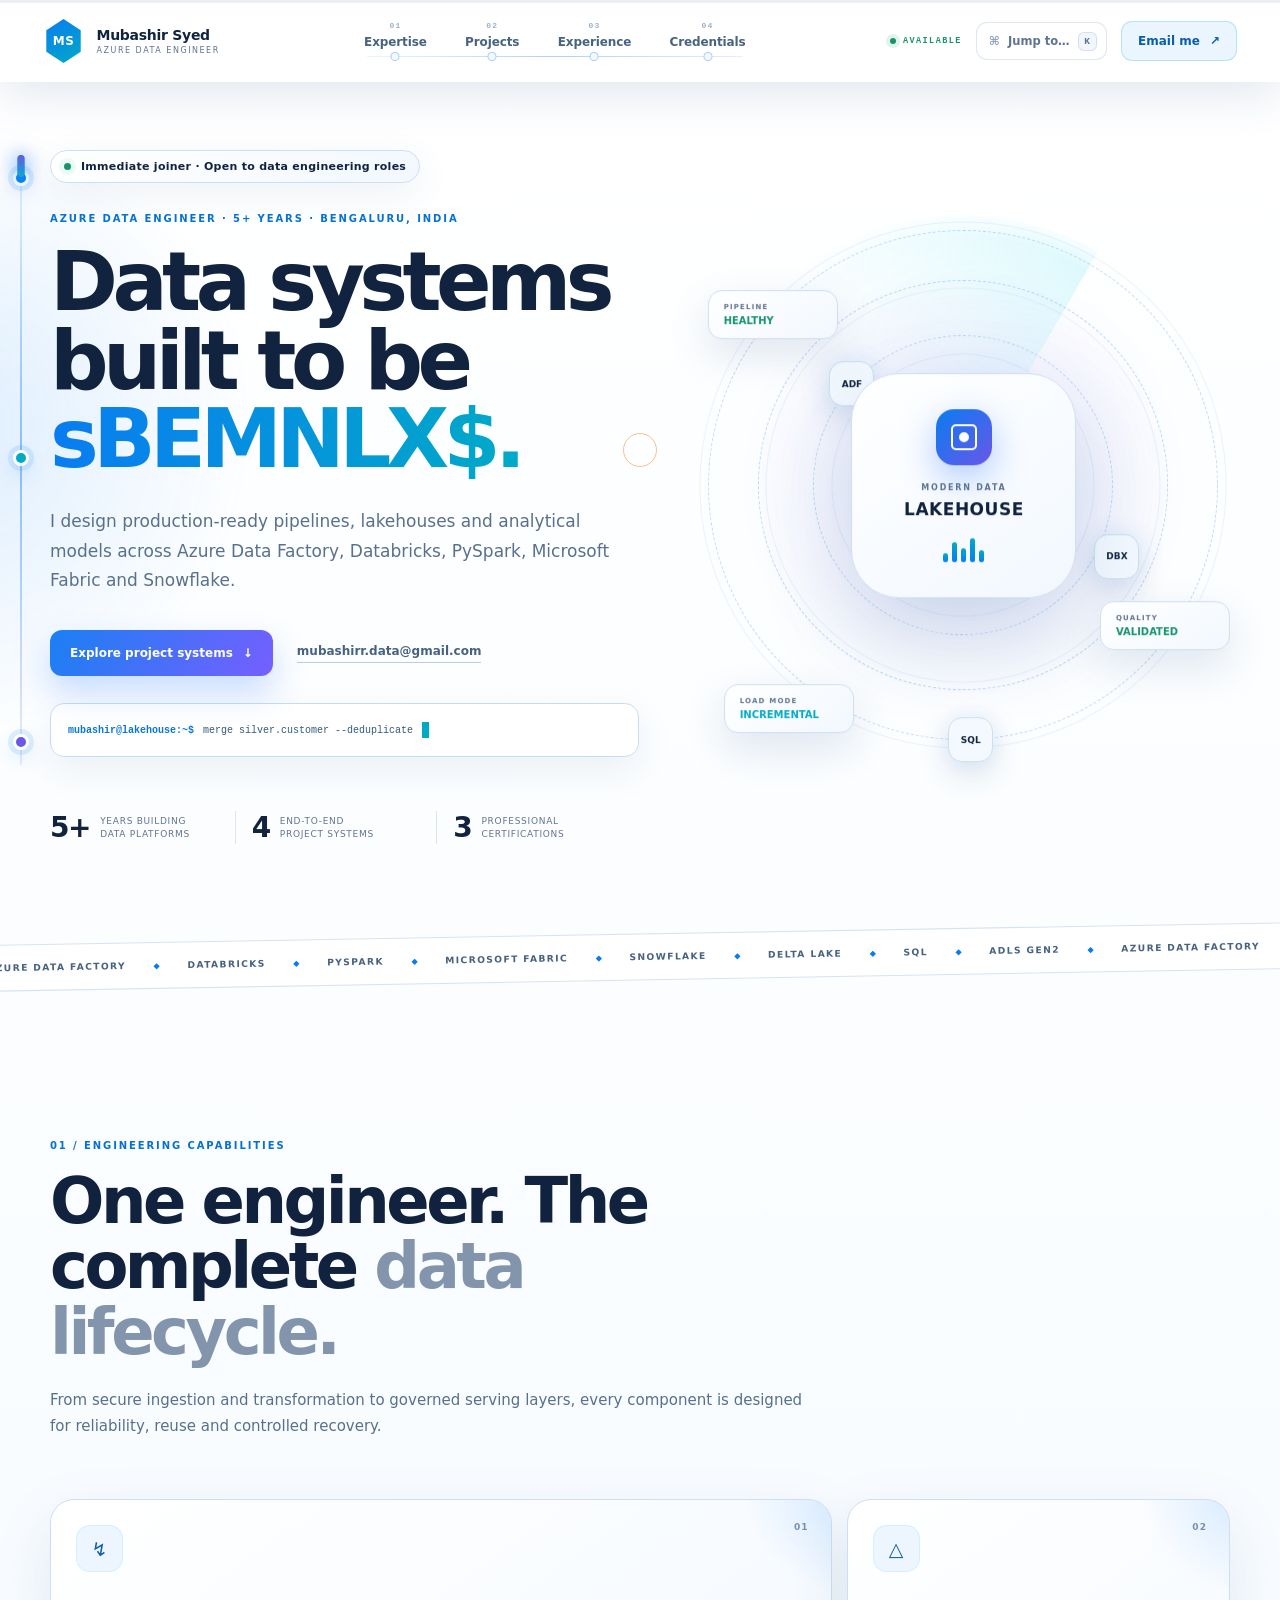
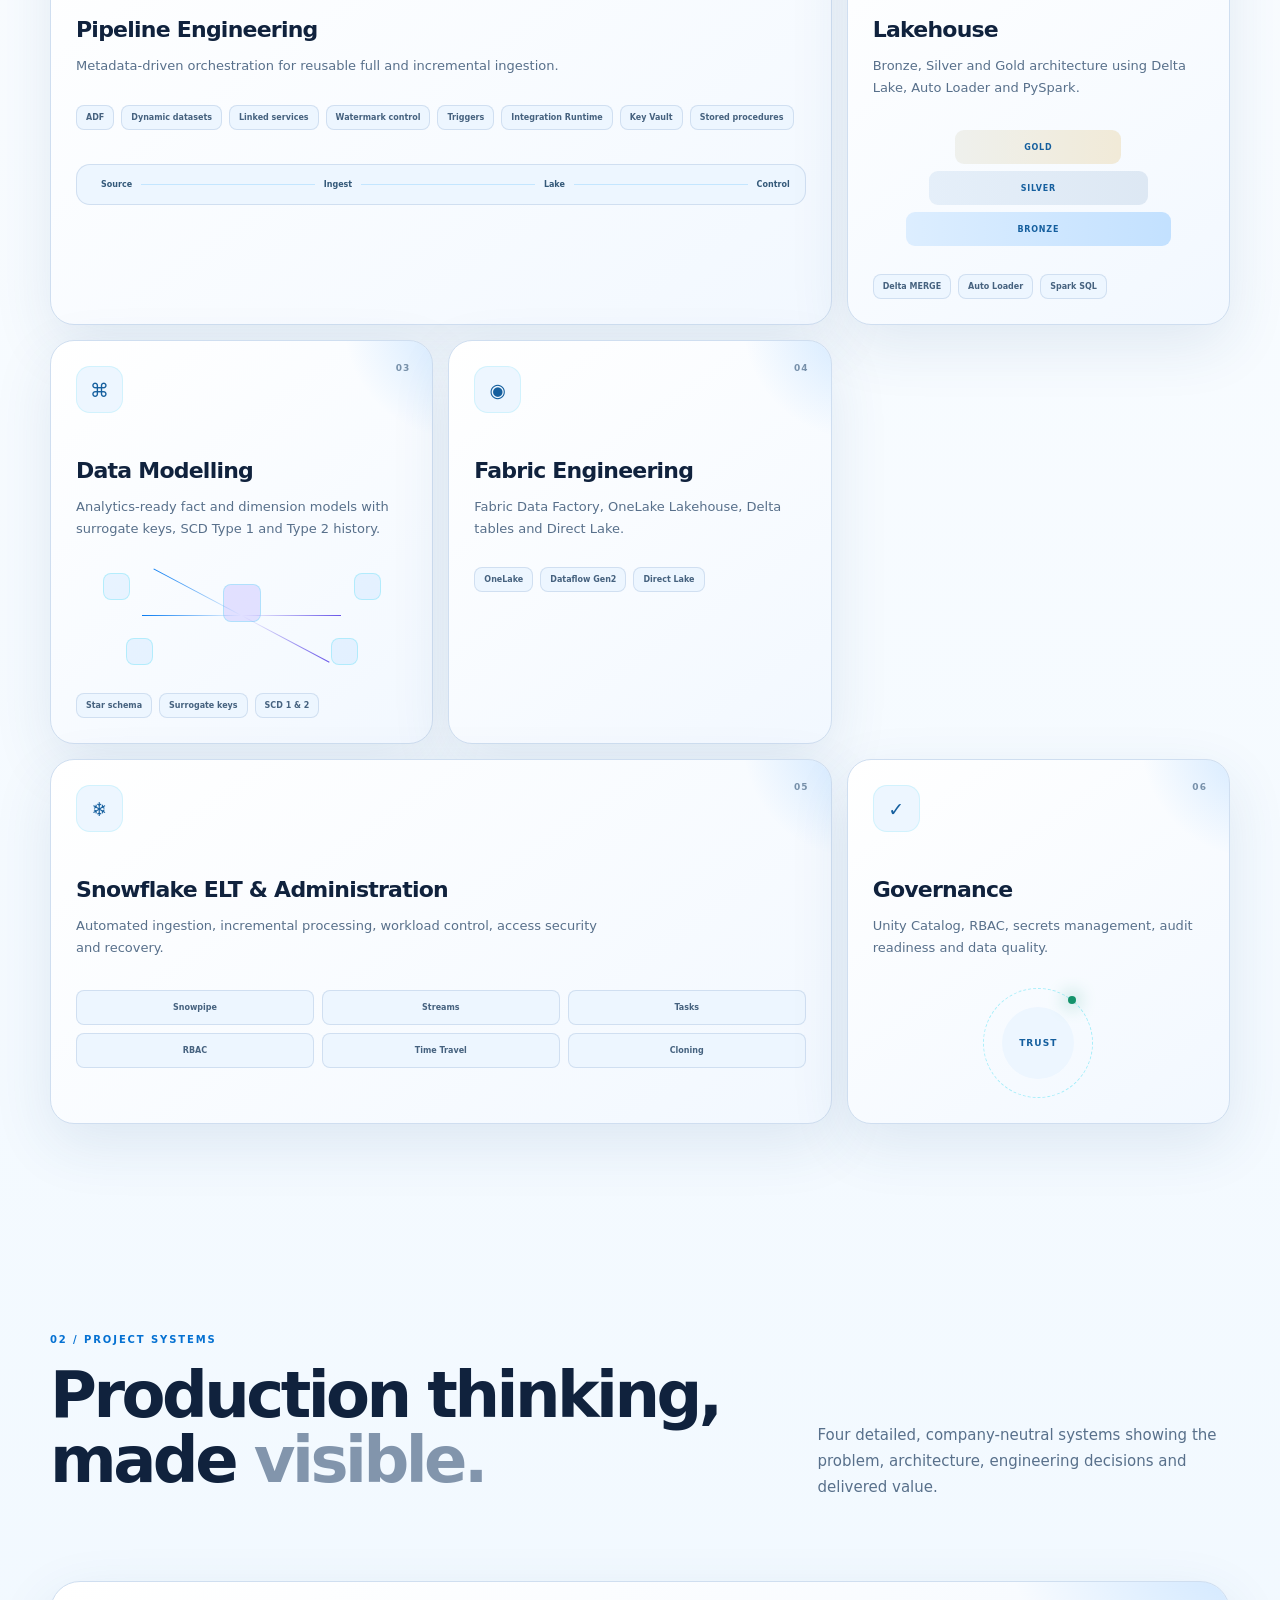
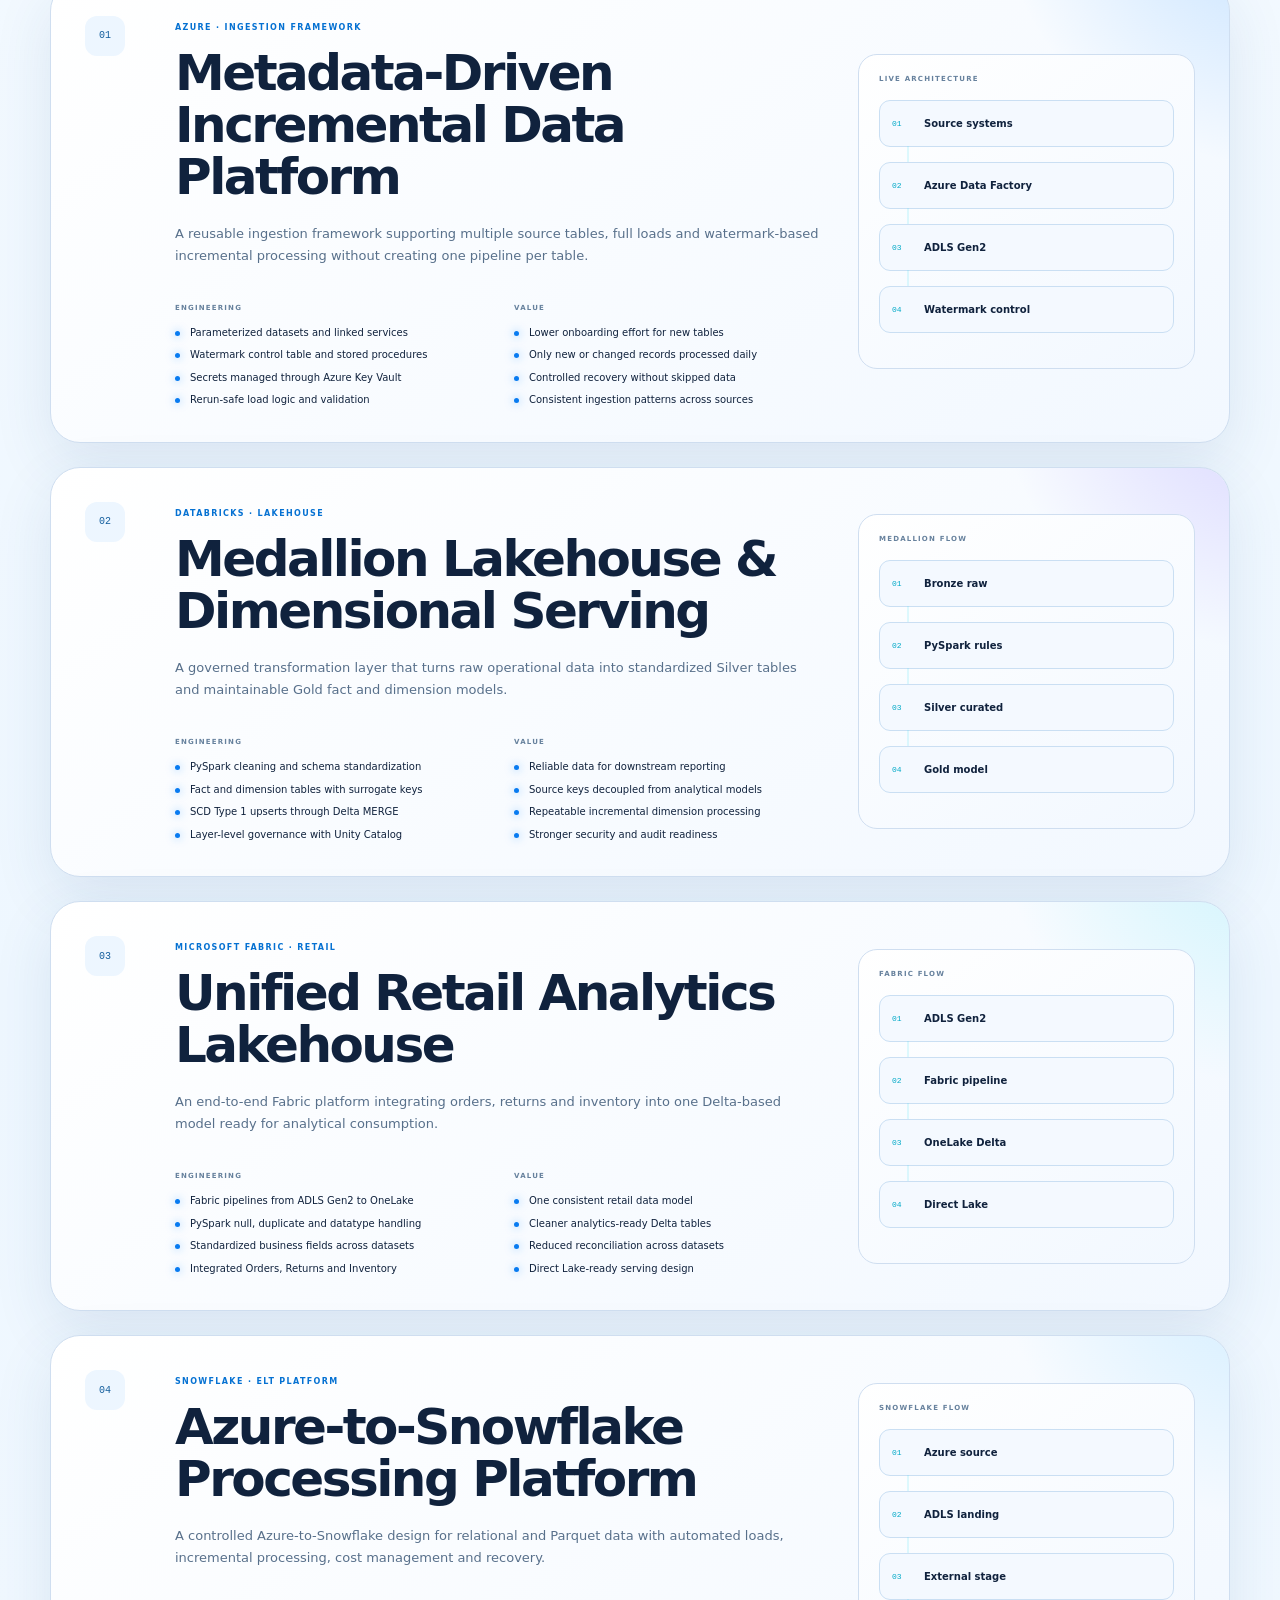
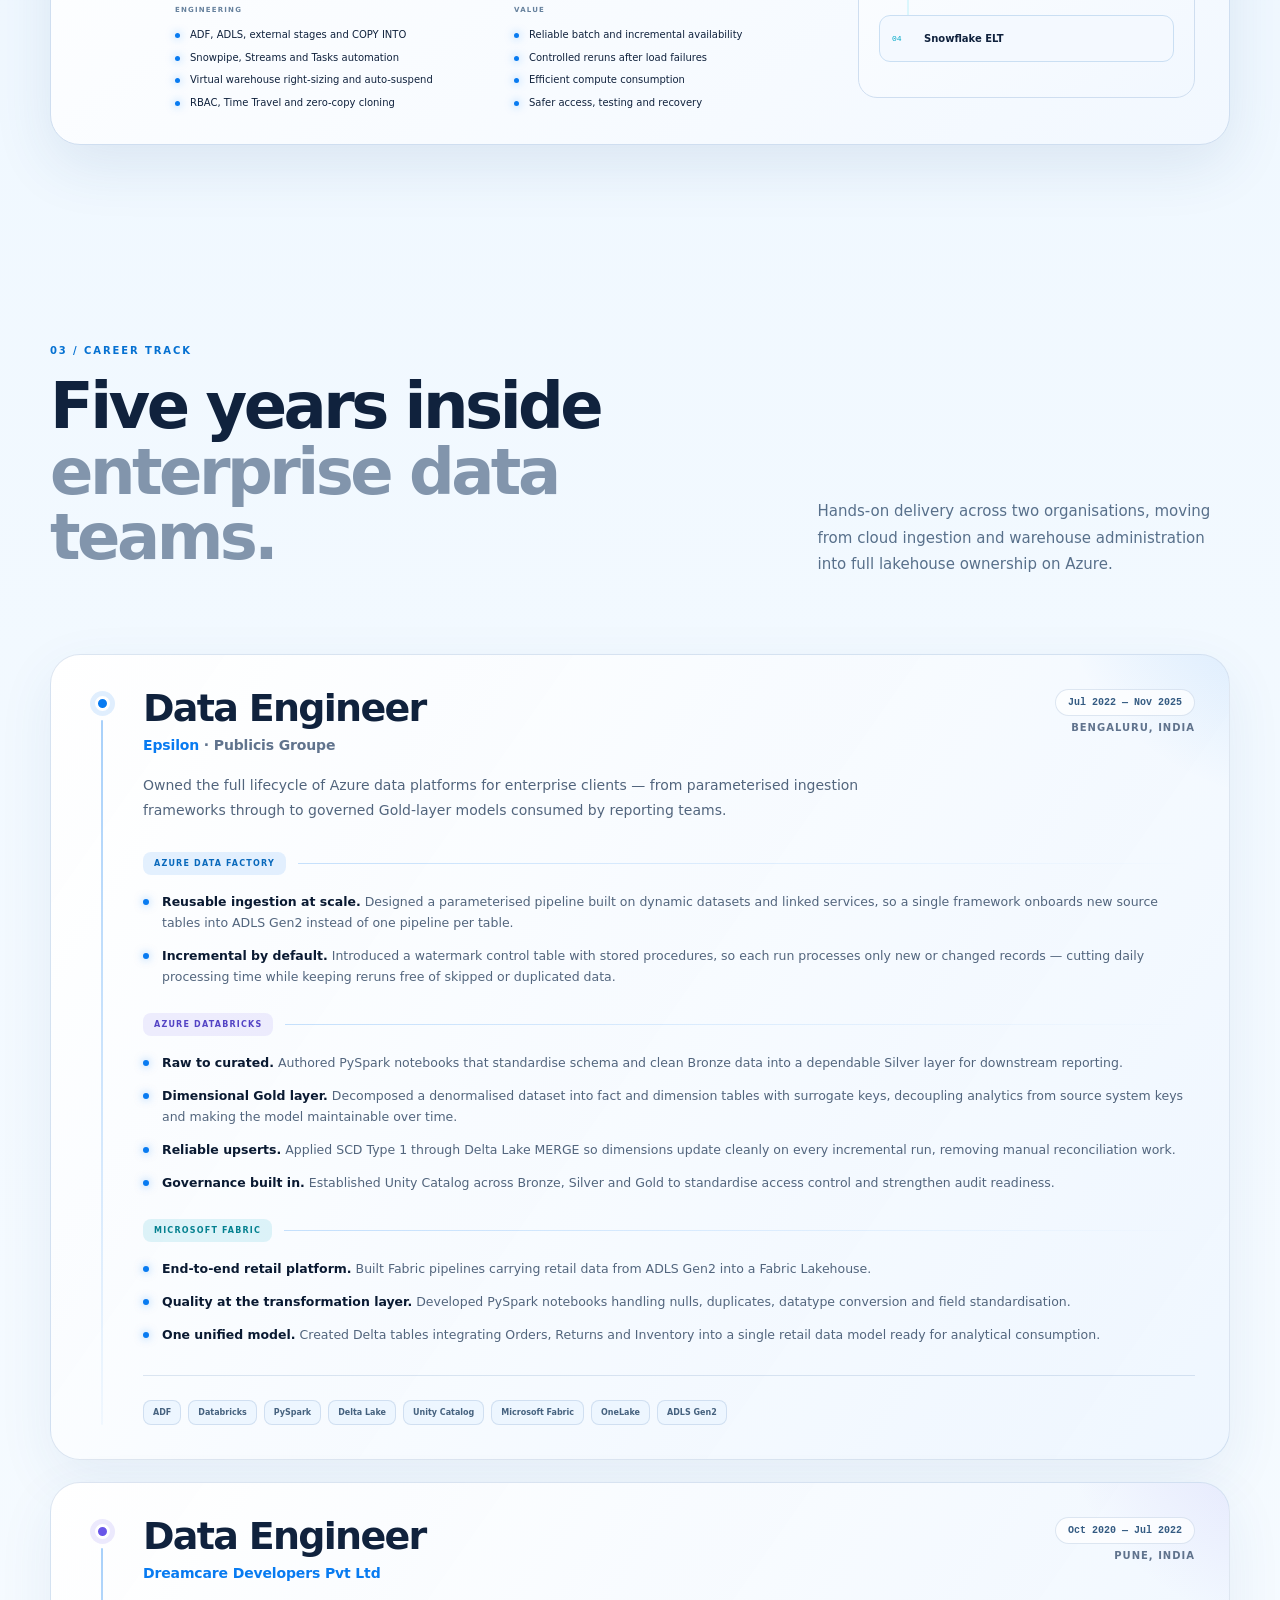
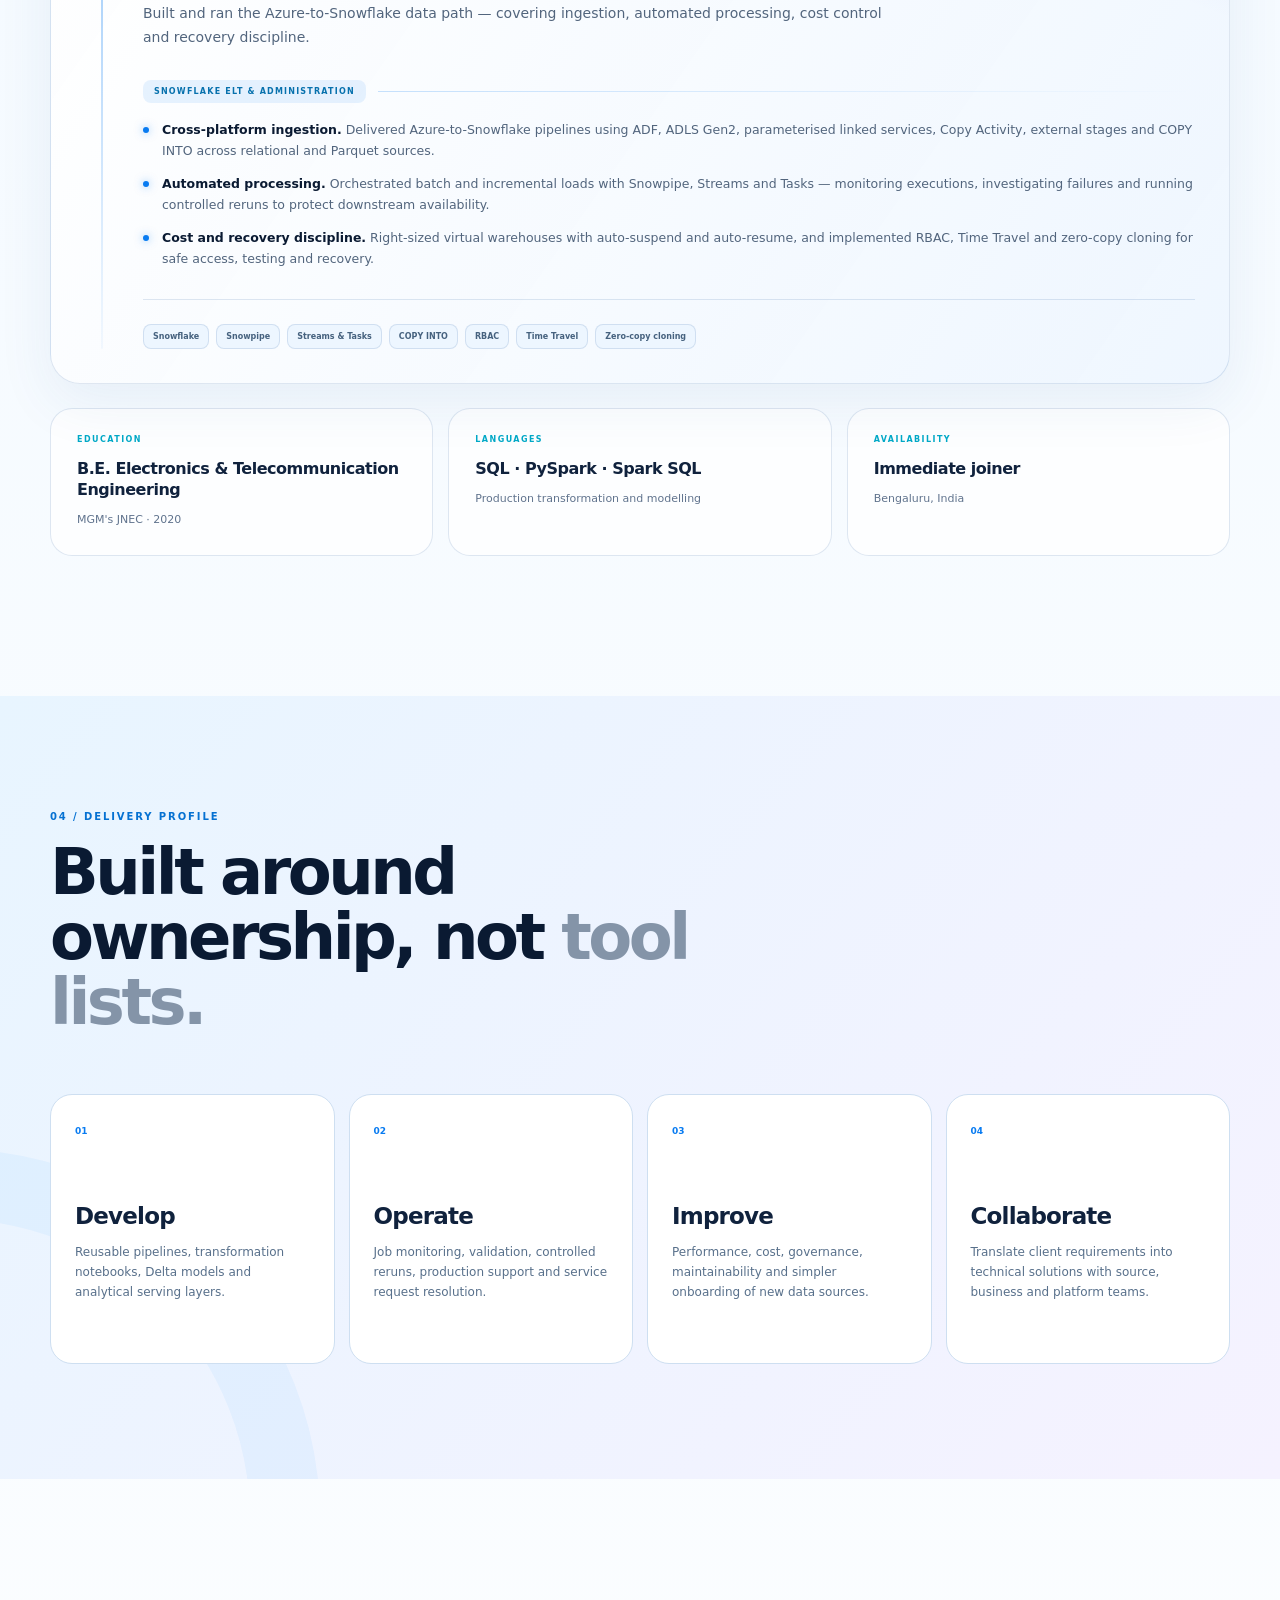
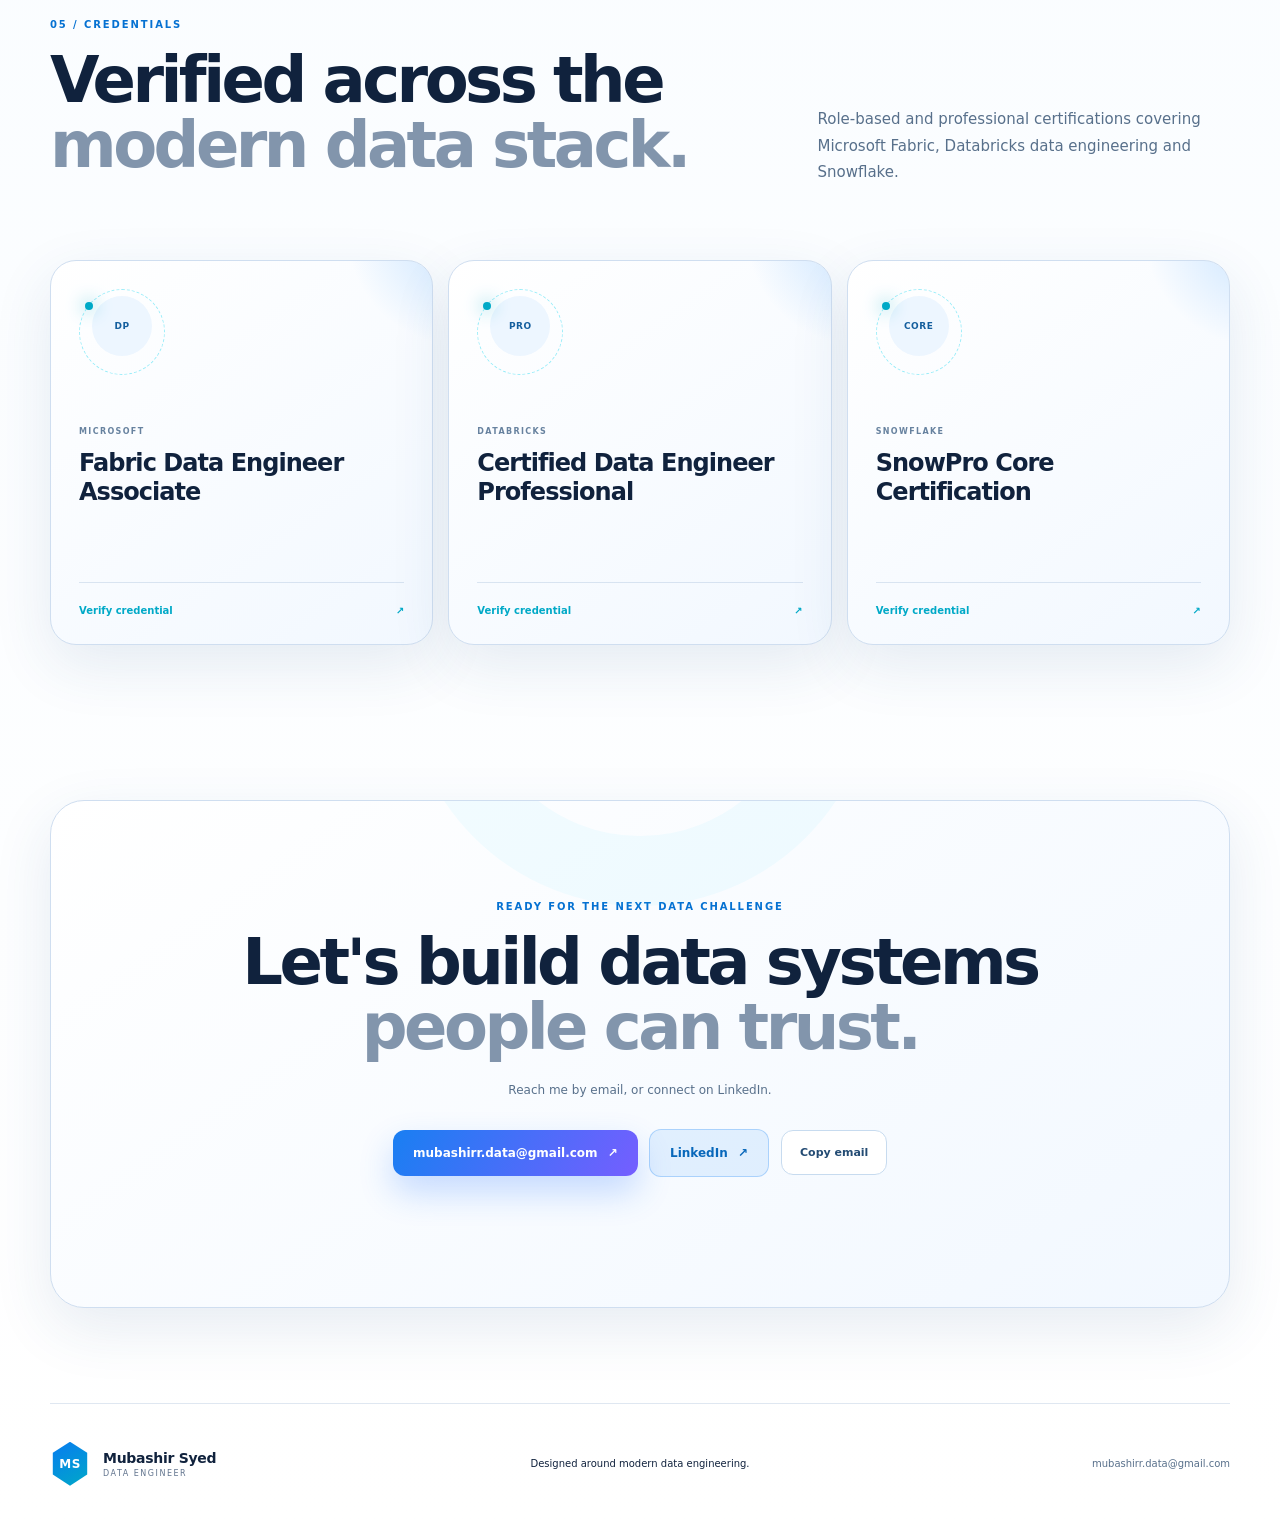
==== commit e98e5adb: "Add files via upload" ====
--- a/index.html
+++ b/index.html
@@ -35,18 +35,28 @@
     <div class="cursor-ring" aria-hidden="true"></div>
     <div class="scroll-progress" aria-hidden="true"><span></span></div>
 
-    <header class="site-header">
+    <header class="site-header" id="site-header">
       <a class="identity" href="#top" aria-label="Mubashir Syed home">
         <span class="identity-mark">MS</span>
-        <span><strong>Mubashir Syed</strong><small>Data Engineer</small></span>
+        <span><strong>Mubashir Syed</strong><small>Azure Data Engineer</small></span>
       </a>
-      <nav aria-label="Main navigation">
-        <a href="#expertise">Expertise</a>
-        <a href="#projects">Projects</a>
-        <a href="#experience">Experience</a>
-        <a href="#credentials">Credentials</a>
+      <nav class="pipeline-nav" aria-label="Main navigation">
+        <span class="nav-rail" aria-hidden="true"></span>
+        <span class="nav-packet" aria-hidden="true"></span>
+        <a href="#expertise"><b>01</b><em>Expertise</em></a>
+        <a href="#projects"><b>02</b><em>Projects</em></a>
+        <a href="#experience"><b>03</b><em>Experience</em></a>
+        <a href="#credentials"><b>04</b><em>Credentials</em></a>
       </nav>
-      <a class="nav-mail" href="mailto:mubashirr.data@gmail.com">Email me <span>↗</span></a>
+      <div class="header-side">
+        <span class="header-status" aria-hidden="true"><i></i>AVAILABLE</span>
+        <button class="cmdk-trigger" type="button" data-cmdk-open aria-label="Open command palette">
+          <span class="cmdk-trigger-ico" aria-hidden="true">⌘</span>
+          <span class="cmdk-trigger-txt">Jump to…</span>
+          <kbd aria-hidden="true">K</kbd>
+        </button>
+        <a class="nav-mail" href="mailto:mubashirr.data@gmail.com">Email me <span>↗</span></a>
+      </div>
     </header>
 
     <main>
@@ -393,6 +403,24 @@
       </section>
     </main>
 
+    <div class="cmdk" id="cmdk" hidden>
+      <div class="cmdk-scrim" data-cmdk-close></div>
+      <div class="cmdk-panel" role="dialog" aria-modal="true" aria-labelledby="cmdk-label">
+        <h2 id="cmdk-label" class="cmdk-sr">Command palette</h2>
+        <div class="cmdk-field">
+          <span class="cmdk-search" aria-hidden="true"></span>
+          <input id="cmdk-input" type="text" autocomplete="off" spellcheck="false" placeholder="Search sections, projects, credentials…" aria-controls="cmdk-list" aria-expanded="true" role="combobox" />
+          <kbd class="cmdk-esc">ESC</kbd>
+        </div>
+        <div class="cmdk-list" id="cmdk-list" role="listbox" aria-label="Results"></div>
+        <div class="cmdk-foot">
+          <span><kbd>↑</kbd><kbd>↓</kbd> navigate</span>
+          <span><kbd>↵</kbd> select</span>
+          <span class="cmdk-foot-brand">mubashir@lakehouse</span>
+        </div>
+      </div>
+    </div>
+
     <footer>
       <a class="identity" href="#top"><span class="identity-mark">MS</span><span><strong>Mubashir Syed</strong><small>Data Engineer</small></span></a>
       <p>Designed around modern data engineering.</p>
--- a/styles.css
+++ b/styles.css
@@ -138,3 +138,84 @@
 .button.linkedin:hover{transform:translateY(-4px);background:rgba(8,123,241,.16);box-shadow:0 18px 38px rgba(8,123,241,.16)}
 @media(max-width:1000px){.role{grid-template-columns:26px 1fr;gap:18px;padding:28px}.education-strip{grid-template-columns:1fr}}
 @media(max-width:700px){.experience{padding-top:40px}.timeline{margin-top:42px;gap:18px}.role{grid-template-columns:1fr;padding:23px}.role-rail{flex-direction:row;gap:10px;padding:0 0 4px}.role-line{flex:1;width:auto;height:2px;margin:6px 0 0;background:linear-gradient(90deg,rgba(8,123,241,.35),rgba(8,123,241,.04))}.role-head{flex-direction:column;gap:14px}.role-meta{align-items:flex-start;text-align:left}.role-head h3{font-size:26px}.track li{font-size:12px}}
+
+/* ── Pipeline header: nav as a data rail, not a floating pill ───────────── */
+.site-header{position:fixed;left:0;top:0;transform:none;width:100%;height:82px;padding:0 clamp(20px,3.4vw,44px);border:0;border-radius:0;background:transparent;backdrop-filter:none;box-shadow:none;display:flex;align-items:center;justify-content:space-between;gap:clamp(18px,3vw,44px);animation:header-in .7s ease both;transition:height .45s cubic-bezier(.2,.8,.2,1)}
+@keyframes header-in{from{opacity:0;transform:translateY(-18px)}}
+.site-header:before{content:"";position:absolute;inset:0;z-index:-1;background:rgba(247,251,255,.86);backdrop-filter:blur(22px) saturate(1.3);border-bottom:1px solid var(--line);opacity:0;transition:opacity .45s}
+.site-header.scrolled{height:66px}
+.site-header.scrolled:before{opacity:1}
+
+/* identity — a hexagonal pipeline node, not a rounded app tile */
+.identity{gap:13px}
+.identity-mark{width:40px;height:44px;border-radius:0;clip-path:polygon(50% 0,93% 25.5%,93% 74.5%,50% 100%,7% 74.5%,7% 25.5%);background:linear-gradient(150deg,var(--blue),var(--cyan));box-shadow:none;font-size:12px;font-weight:900;letter-spacing:.04em;color:#fff;transition:transform .45s cubic-bezier(.2,.8,.2,1),filter .45s}
+.identity:hover .identity-mark{transform:rotate(0) scale(1.06);filter:brightness(1.08)}
+.identity strong{font-size:14px;letter-spacing:-.02em}
+.identity small{margin-top:3px;font-size:8px;letter-spacing:.19em}
+
+/* nav as a pipeline rail with numbered stages */
+.site-header nav.pipeline-nav{position:relative;display:flex;align-items:flex-end;gap:0;padding-bottom:13px}
+.nav-rail{position:absolute;left:22px;right:22px;bottom:5px;height:1px;background:linear-gradient(90deg,rgba(8,123,241,.08),rgba(8,123,241,.34),rgba(105,86,232,.12))}
+.nav-packet{position:absolute;bottom:1px;left:0;width:9px;height:9px;border-radius:50%;background:var(--blue);box-shadow:0 0 0 4px rgba(8,123,241,.14),0 0 14px rgba(8,123,241,.55);opacity:0;transform:translateX(-50%);transition:left .55s cubic-bezier(.2,.8,.2,1),opacity .35s}
+.pipeline-nav.tracking .nav-packet{opacity:1}
+.site-header nav a{position:relative;display:flex;flex-direction:column;align-items:center;gap:5px;padding:0 clamp(13px,1.5vw,24px);color:#5d7490;font-size:12px;font-weight:700;letter-spacing:-.01em;transition:color .3s}
+.site-header nav a b{font-family:ui-monospace,SFMono-Regular,Consolas,monospace;font-size:8px;font-weight:800;letter-spacing:.15em;color:#9db1c8;transition:color .3s}
+.site-header nav a em{font-style:normal}
+.site-header nav a:after{content:"";position:absolute;left:50%;bottom:-12px;width:7px;height:7px;border-radius:50%;border:1.5px solid rgba(8,123,241,.32);background:var(--bg);transform:translateX(-50%);transition:border-color .3s,background .3s,transform .3s;right:auto;height:7px}
+.site-header nav a:hover{color:#086fcf}
+.site-header nav a:hover b{color:var(--blue)}
+.site-header nav a:hover:after{border-color:var(--blue);transform:translateX(-50%) scale(1.25);right:auto}
+.site-header nav a.active{color:#0a1a32}
+.site-header nav a.active b{color:var(--cyan)}
+.site-header nav a.active:after{background:var(--blue);border-color:var(--blue);right:auto}
+
+/* right side — live status readout */
+.header-side{display:flex;align-items:center;gap:14px}
+.header-status{display:inline-flex;align-items:center;gap:7px;font-family:ui-monospace,SFMono-Regular,Consolas,monospace;font-size:8.5px;font-weight:800;letter-spacing:.17em;color:#15936B}
+.header-status i{width:6px;height:6px;border-radius:50%;background:var(--green);box-shadow:0 0 0 4px rgba(21,147,107,.12);animation:status-pulse 2s infinite}
+.nav-mail{padding:12px 16px;border-radius:11px}
+
+@media(max-width:1180px){.header-status{display:none}.site-header nav a{padding:0 13px}.site-header nav a em{font-size:11px}}
+@media(max-width:940px){.site-header nav.pipeline-nav{display:none}}
+@media(max-width:700px){.site-header{height:64px;top:0;padding:0 16px}.site-header.scrolled{height:58px}.site-header:before{opacity:1}.identity>span:last-child{display:flex}.identity strong{font-size:12px}.identity small{display:none}.identity-mark{width:34px;height:37px}}
+
+/* ── ⌘K command palette ────────────────────────────────────────────────── */
+.cmdk-sr{position:absolute;width:1px;height:1px;padding:0;margin:-1px;overflow:hidden;clip:rect(0 0 0 0);white-space:nowrap;border:0}
+.cmdk-trigger{display:inline-flex;align-items:center;gap:8px;height:38px;padding:0 9px 0 12px;border:1px solid var(--line);border-radius:11px;background:rgba(255,255,255,.72);color:#5d7490;font-size:11.5px;font-weight:650;cursor:pointer;transition:border-color .3s,background .3s,color .3s,transform .3s}
+.cmdk-trigger:hover{border-color:rgba(8,123,241,.35);background:#fff;color:#0868bb;transform:translateY(-1px)}
+.cmdk-trigger-ico{font-size:12px;color:#8ba3bd}
+.cmdk-trigger kbd,.cmdk-foot kbd,.cmdk-esc{display:inline-grid;place-items:center;min-width:19px;height:19px;padding:0 5px;border:1px solid var(--line);border-radius:6px;background:rgba(240,246,255,.9);color:#5d7490;font-family:ui-monospace,SFMono-Regular,Consolas,monospace;font-size:9.5px;font-weight:700}
+.cmdk{position:fixed;inset:0;z-index:2000;display:grid;place-items:start center;padding-top:min(15vh,140px)}
+.cmdk[hidden]{display:none}
+.cmdk-scrim{position:absolute;inset:0;background:rgba(10,26,50,.34);backdrop-filter:blur(7px);animation:cmdk-fade .22s ease both}
+@keyframes cmdk-fade{from{opacity:0}}
+.cmdk-panel{position:relative;width:min(620px,calc(100% - 32px));border:1px solid rgba(40,94,161,.18);border-radius:20px;background:rgba(252,253,255,.97);box-shadow:0 40px 110px rgba(10,40,85,.28),0 0 0 1px rgba(255,255,255,.6) inset;overflow:hidden;animation:cmdk-pop .3s cubic-bezier(.2,.9,.25,1.06) both}
+@keyframes cmdk-pop{from{opacity:0;transform:translateY(-14px) scale(.975)}}
+.cmdk-field{position:relative;display:flex;align-items:center;gap:11px;padding:0 15px;height:58px;border-bottom:1px solid var(--line)}
+.cmdk-search{width:15px;height:15px;flex:none;border:1.6px solid #7e9ab8;border-radius:50%;position:relative}
+.cmdk-search:after{content:"";position:absolute;right:-6px;bottom:-4px;width:7px;height:1.6px;background:#7e9ab8;transform:rotate(45deg);border-radius:2px}
+.cmdk-field input{flex:1;min-width:0;border:0;outline:0;background:transparent;color:var(--ink);font-family:inherit;font-size:15px;font-weight:550;letter-spacing:-.01em}
+.cmdk-field input::placeholder{color:#93a7bf;font-weight:500}
+.cmdk-list{max-height:min(52vh,400px);overflow-y:auto;padding:9px;scrollbar-width:thin}
+.cmdk-group{padding:12px 10px 6px;color:#8ba3bd;font-size:8px;font-weight:900;letter-spacing:.19em}
+.cmdk-item{display:flex;align-items:center;gap:12px;width:100%;padding:11px 11px;border:0;border-radius:12px;background:transparent;color:var(--ink);text-align:left;font-size:13.5px;font-weight:600;cursor:pointer;transition:background .16s}
+.cmdk-item[aria-selected="true"]{background:rgba(8,123,241,.1)}
+.cmdk-item-ico{display:grid;place-items:center;width:30px;height:30px;flex:none;border-radius:9px;background:rgba(8,123,241,.1);color:#0868bb;font-family:ui-monospace,SFMono-Regular,Consolas,monospace;font-size:11px;font-weight:800}
+.cmdk-item[data-kind="cert"] .cmdk-item-ico{background:rgba(105,86,232,.12);color:#5343c4}
+.cmdk-item[data-kind="action"] .cmdk-item-ico{background:rgba(0,169,199,.13);color:#04808f}
+.cmdk-item-body{min-width:0;flex:1}
+.cmdk-item-title{display:block;overflow:hidden;text-overflow:ellipsis;white-space:nowrap}
+.cmdk-item-sub{display:block;margin-top:2px;color:var(--muted);font-size:10.5px;font-weight:500;overflow:hidden;text-overflow:ellipsis;white-space:nowrap}
+.cmdk-item mark{background:rgba(0,169,199,.22);color:inherit;border-radius:3px;padding:0 1px}
+.cmdk-item-go{color:#a9bcd2;font-size:12px;flex:none}
+.cmdk-item[aria-selected="true"] .cmdk-item-go{color:var(--blue)}
+.cmdk-empty{padding:34px 14px;text-align:center;color:var(--muted);font-size:12.5px}
+.cmdk-empty b{display:block;margin-bottom:5px;color:var(--ink);font-size:13.5px}
+.cmdk-foot{display:flex;align-items:center;gap:16px;padding:10px 15px;border-top:1px solid var(--line);background:rgba(240,246,255,.5);color:#7d93ab;font-size:10px;font-weight:600}
+.cmdk-foot span{display:inline-flex;align-items:center;gap:5px}
+.cmdk-foot-brand{margin-left:auto;font-family:ui-monospace,SFMono-Regular,Consolas,monospace;font-size:9px;color:#9db1c8}
+body.cmdk-open{overflow:hidden}
+@media(max-width:1180px){.cmdk-trigger-txt{display:none}.cmdk-trigger{padding:0 10px}}
+@media(max-width:700px){.cmdk-trigger{display:none}.cmdk{padding-top:0;place-items:end center}.cmdk-panel{width:100%;border-radius:20px 20px 0 0;animation:cmdk-sheet .3s cubic-bezier(.2,.9,.25,1.03) both}.cmdk-foot-brand{display:none}}
+@keyframes cmdk-sheet{from{opacity:0;transform:translateY(30px)}}
+@media(prefers-reduced-motion:reduce){.cmdk-panel,.cmdk-scrim{animation:none}}
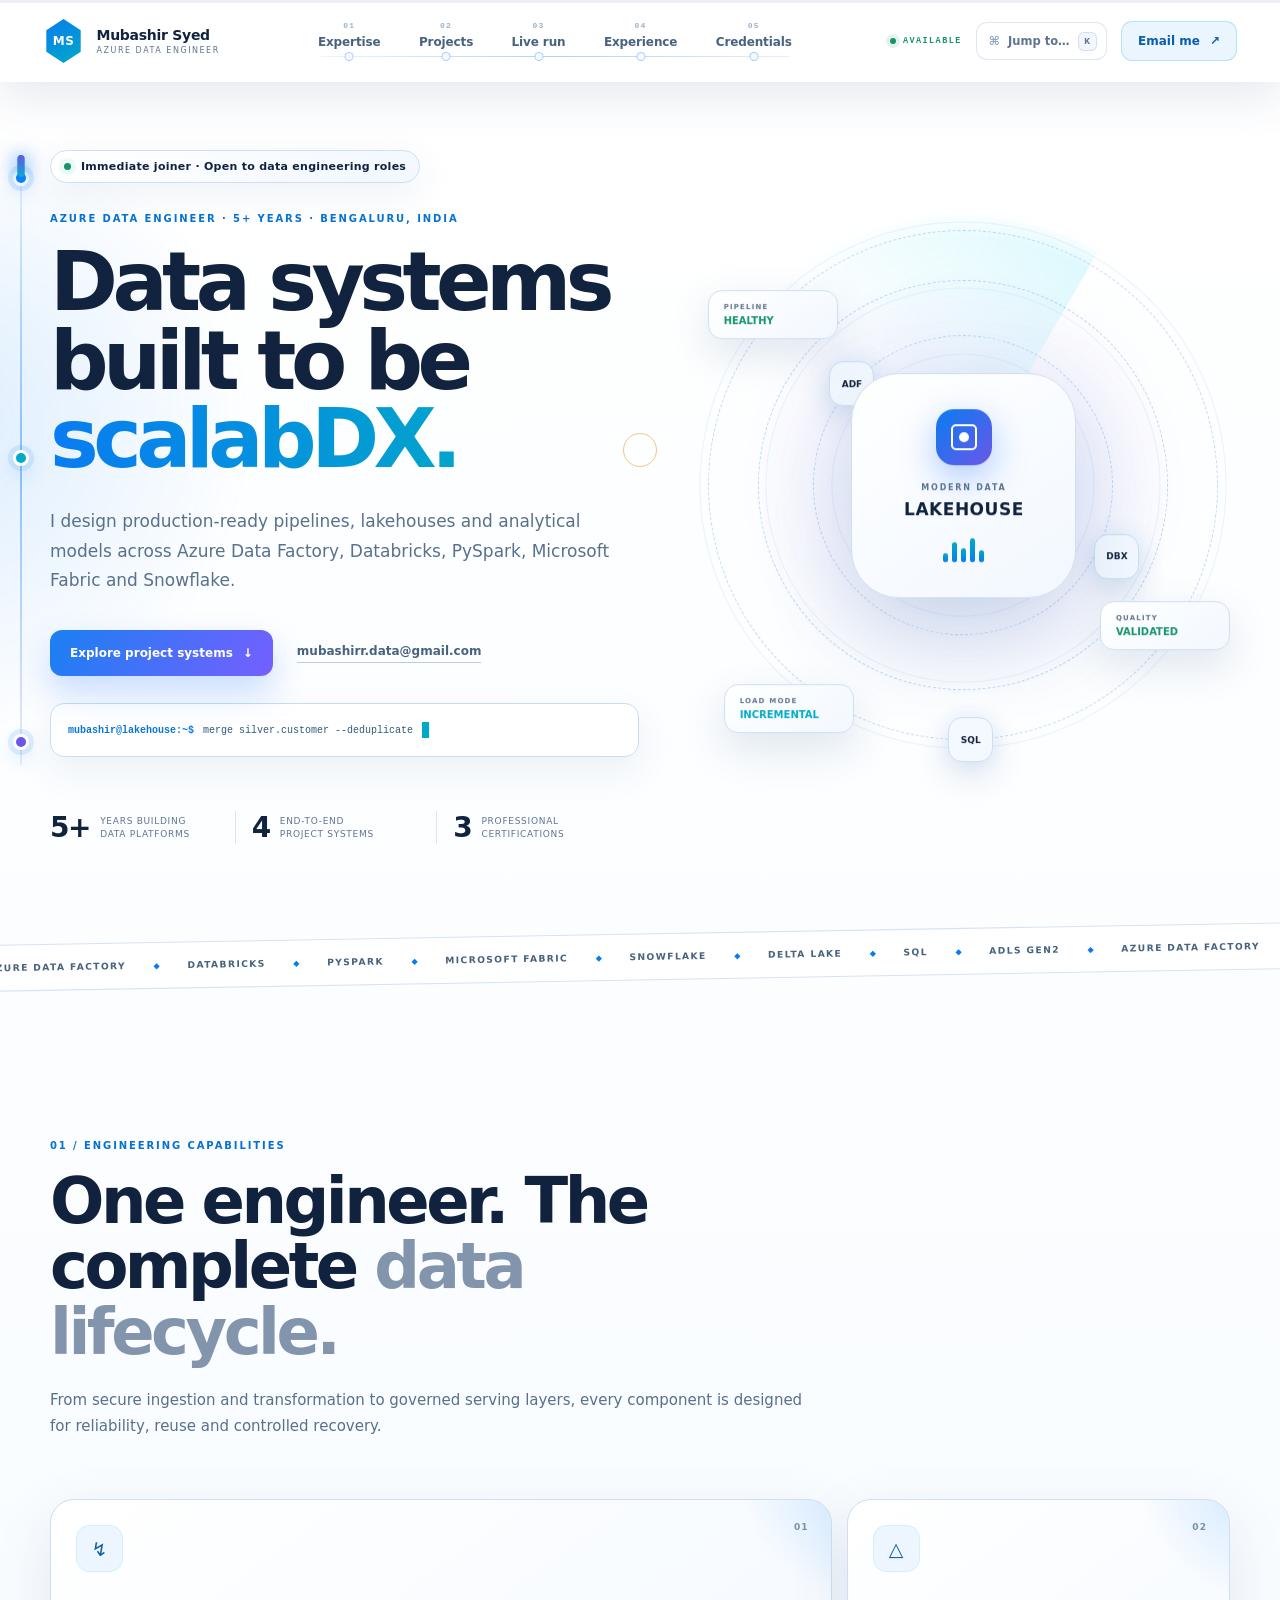
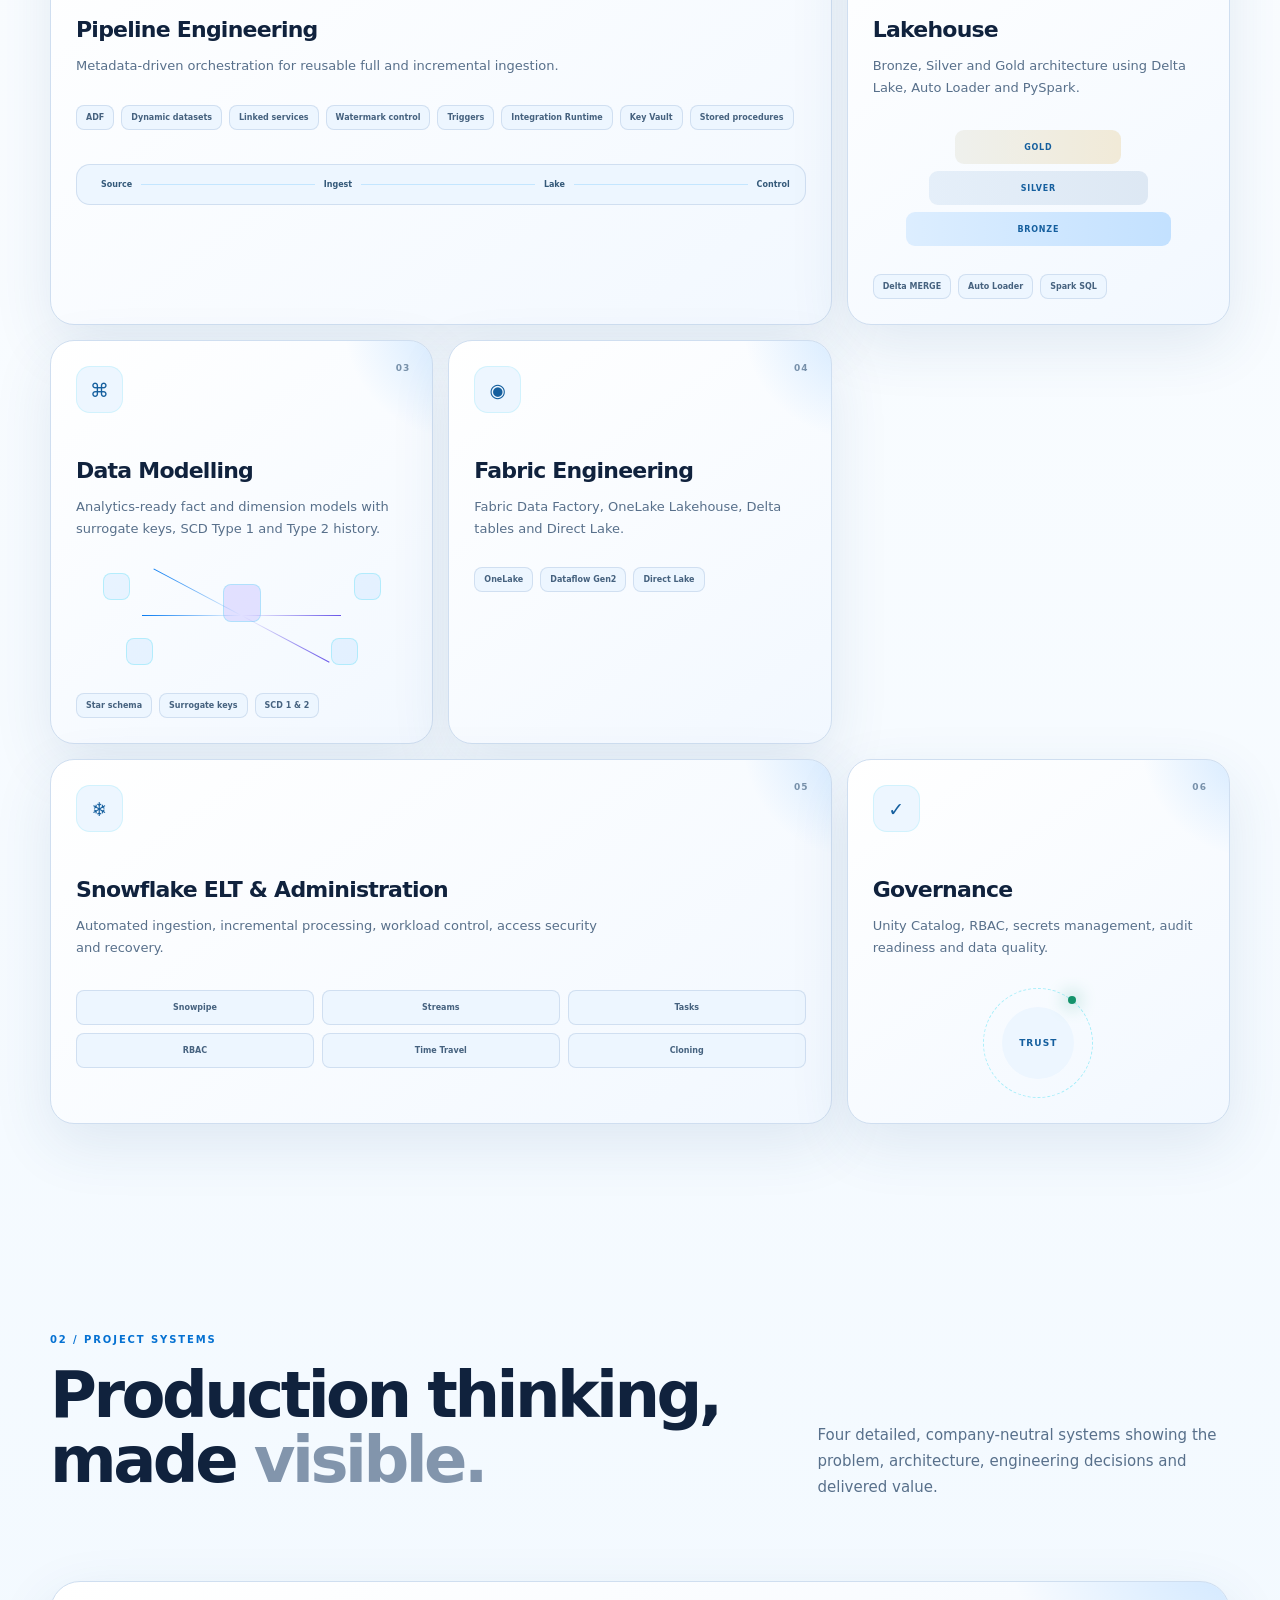
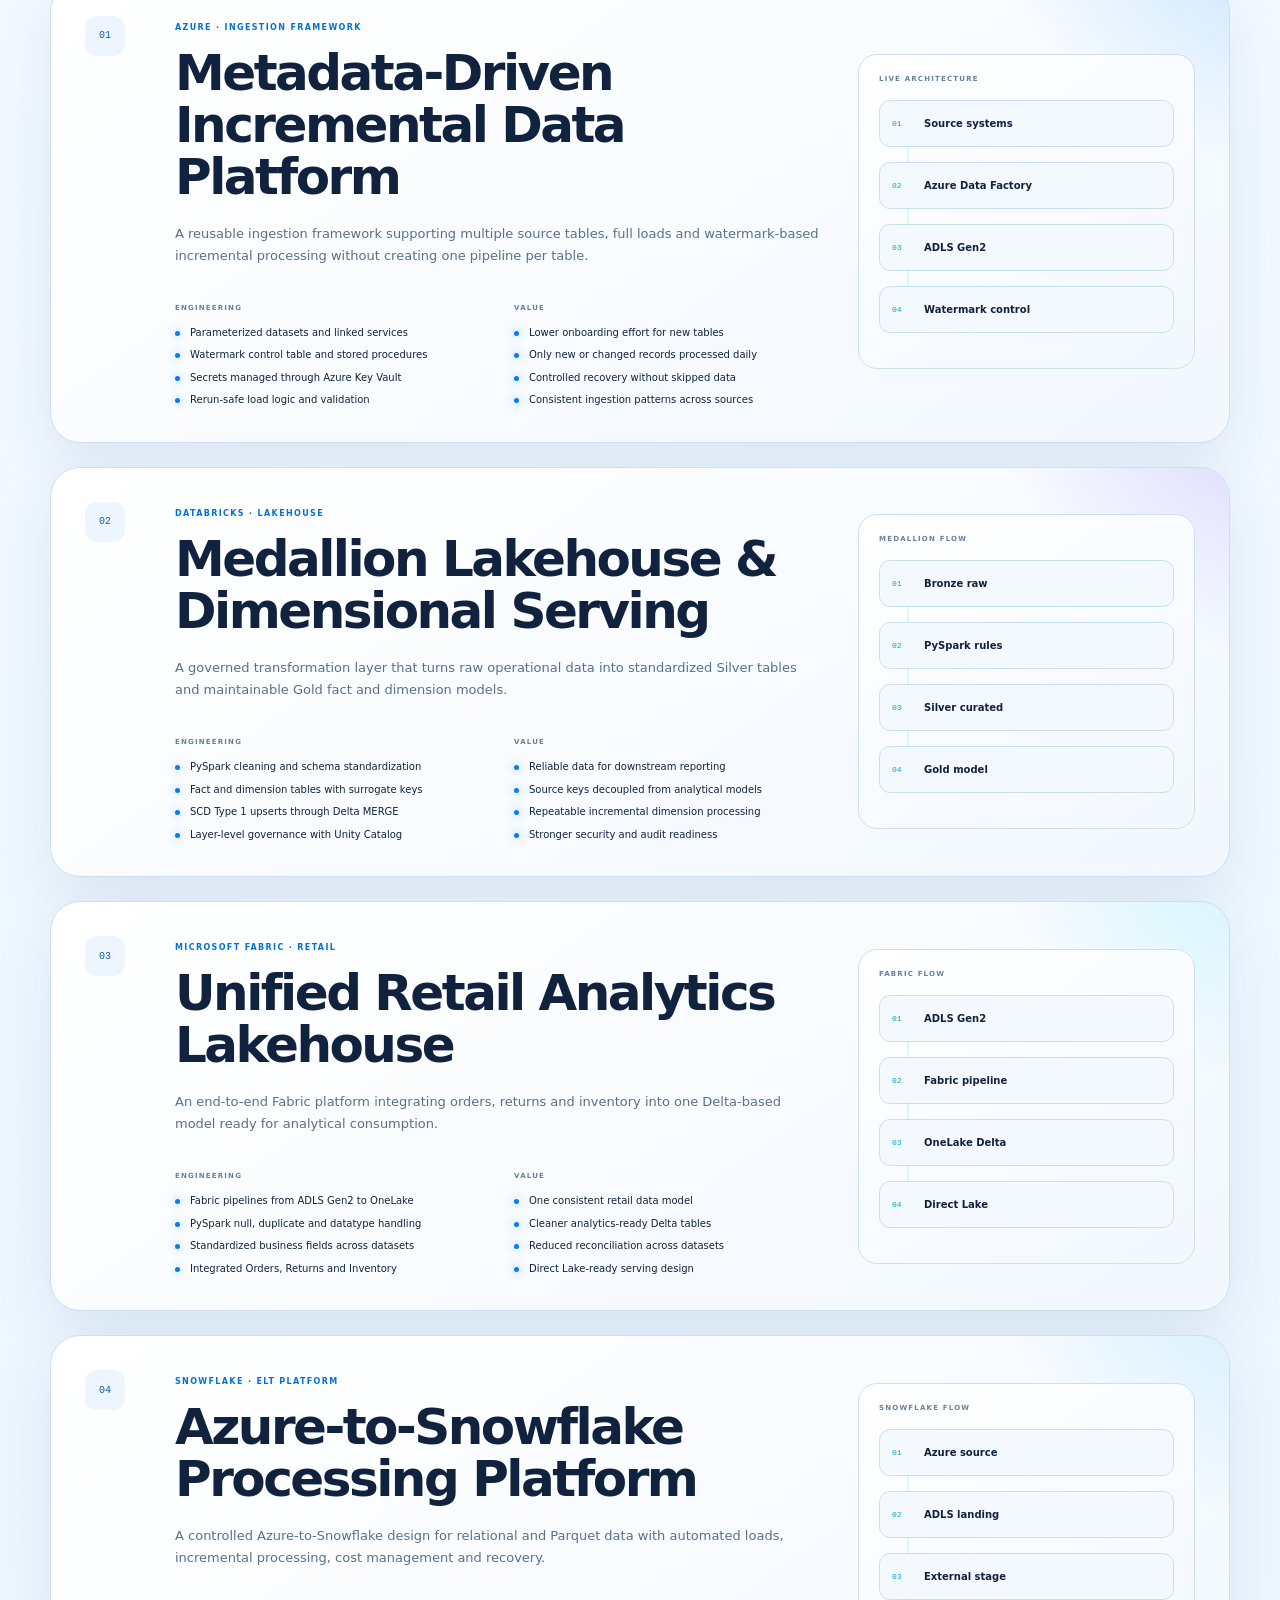
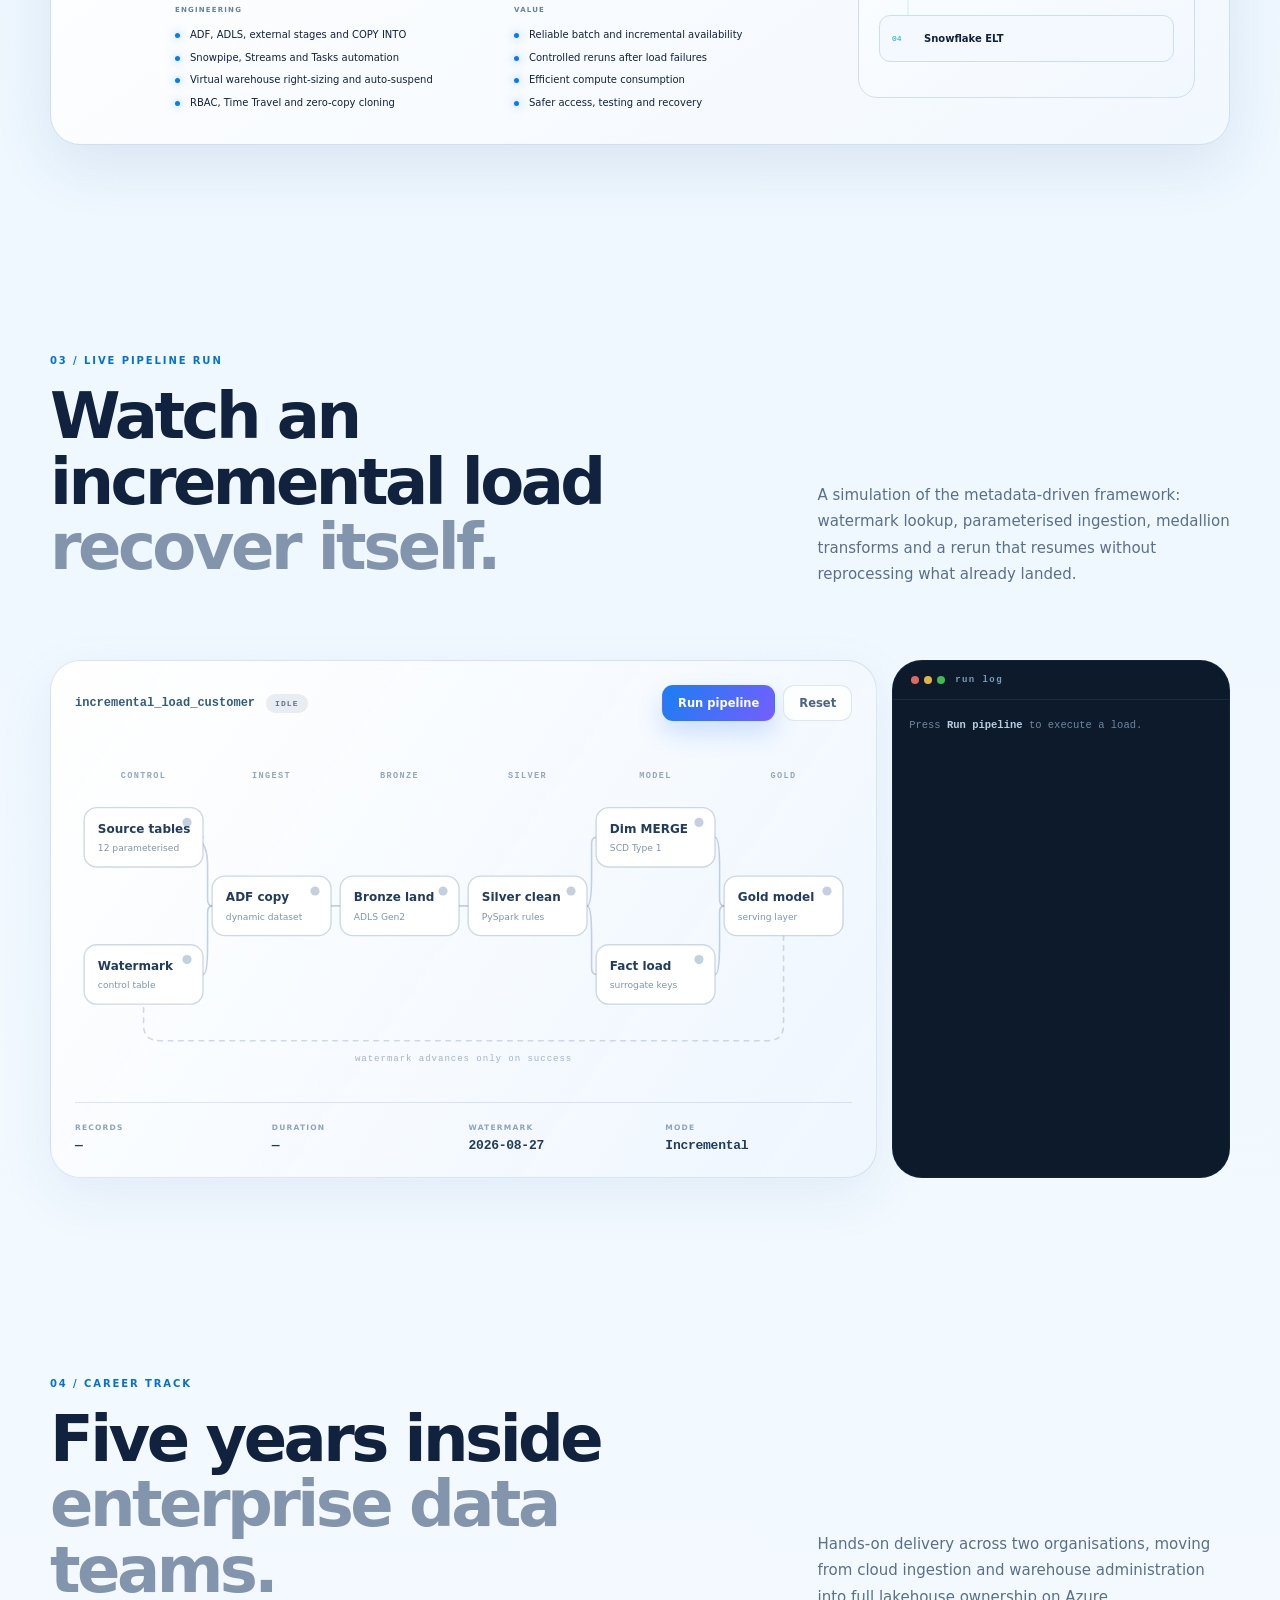
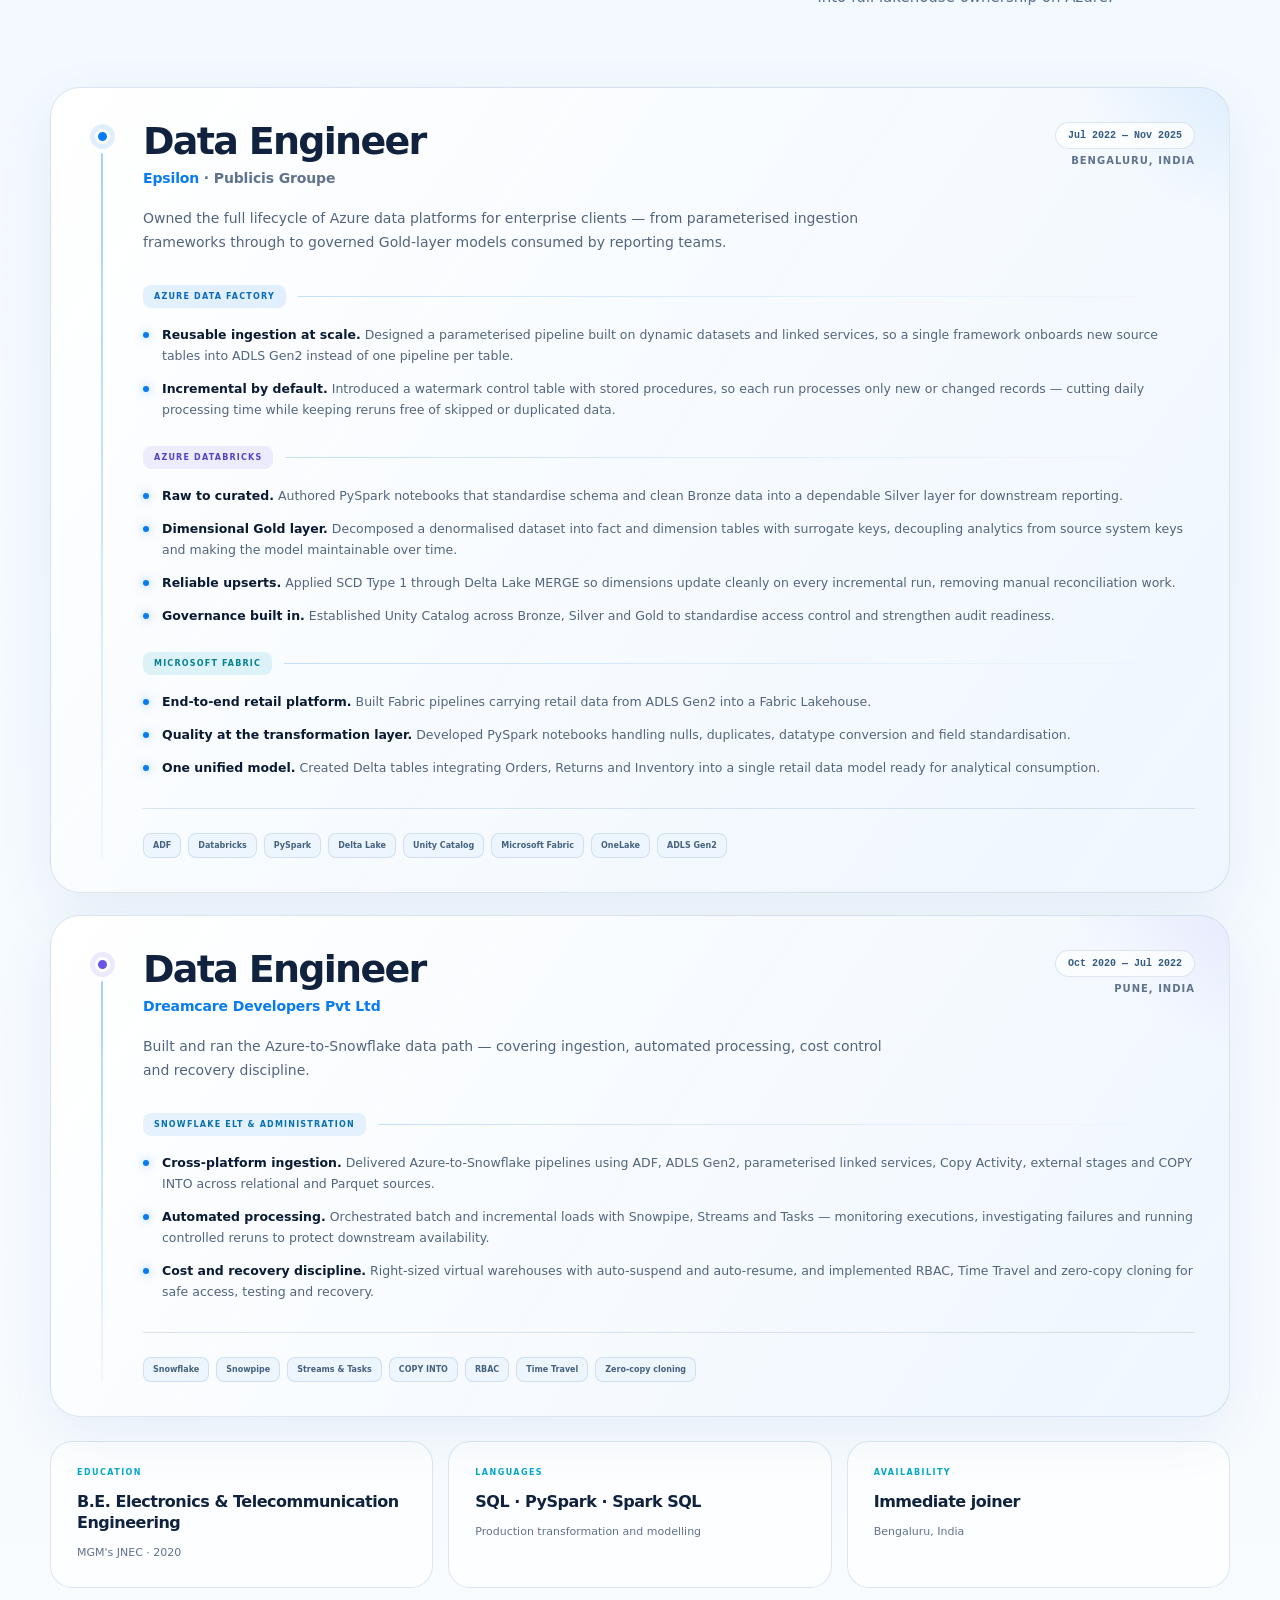
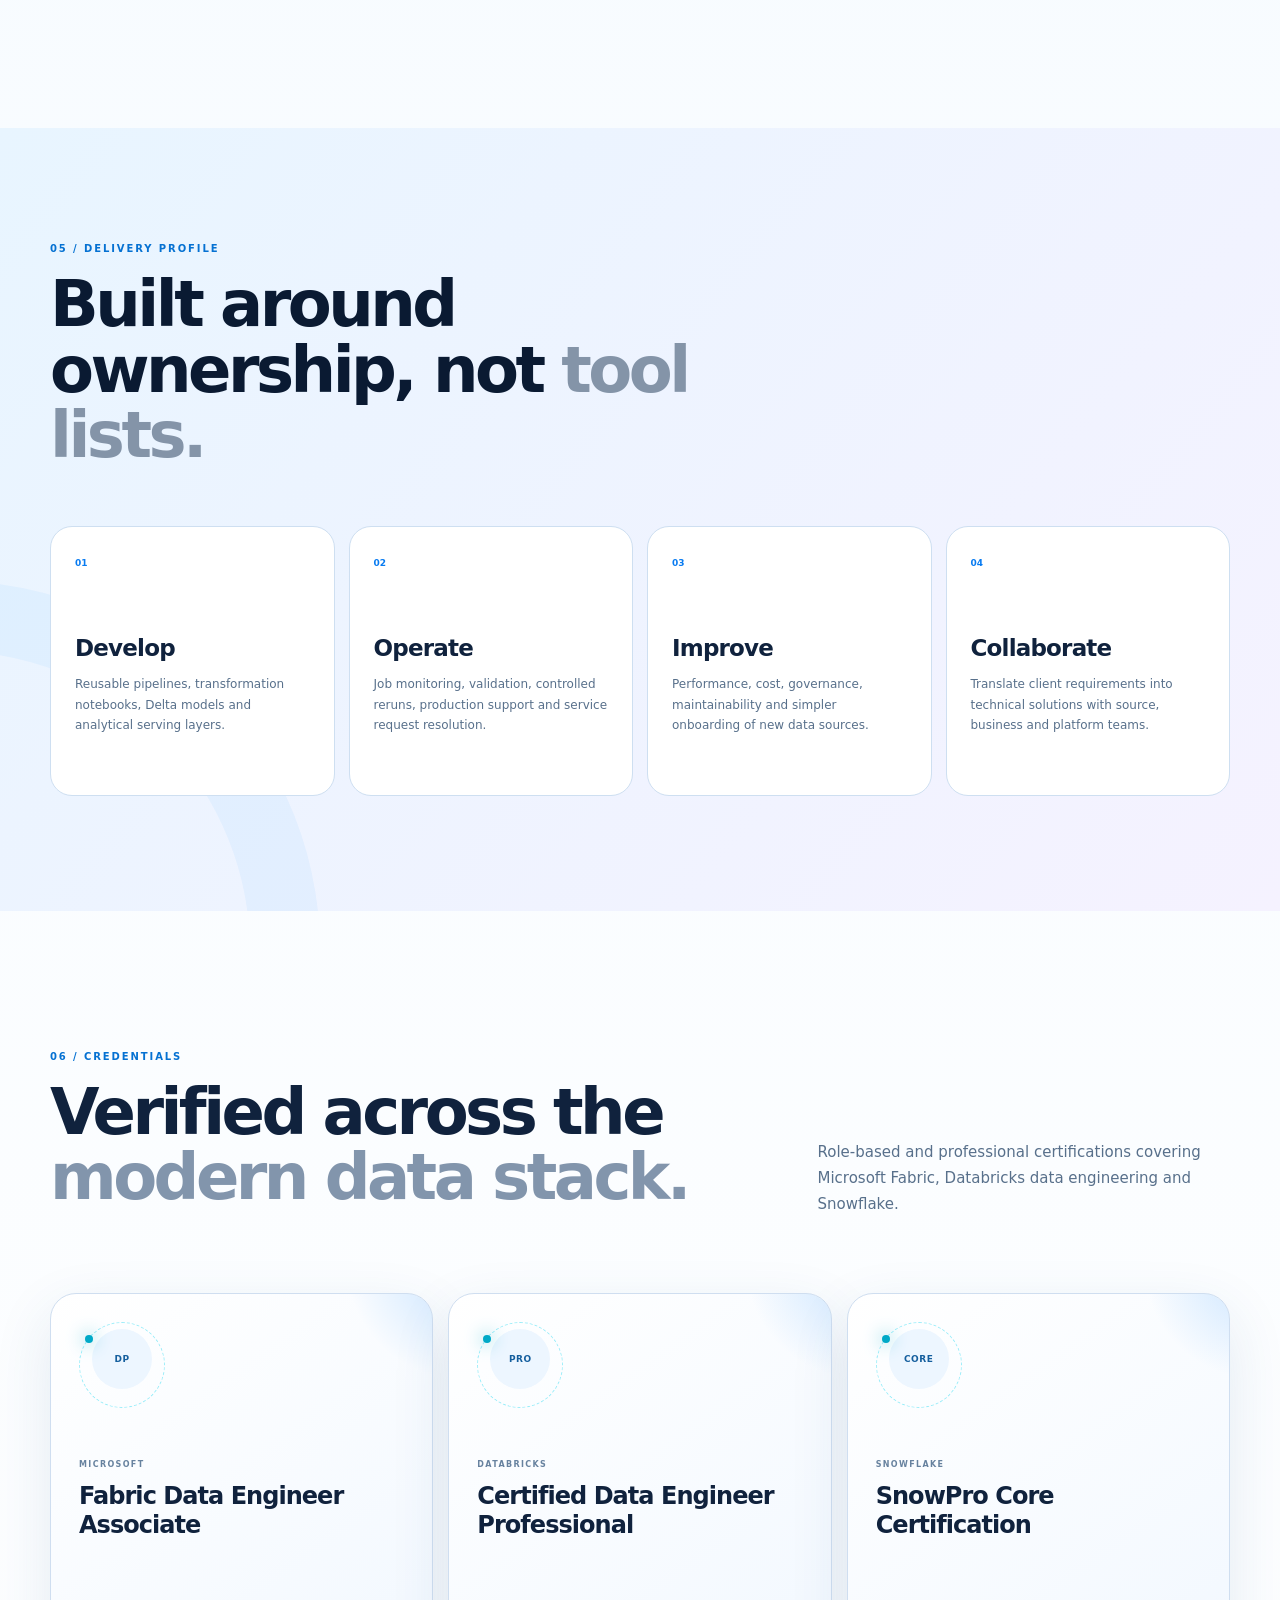
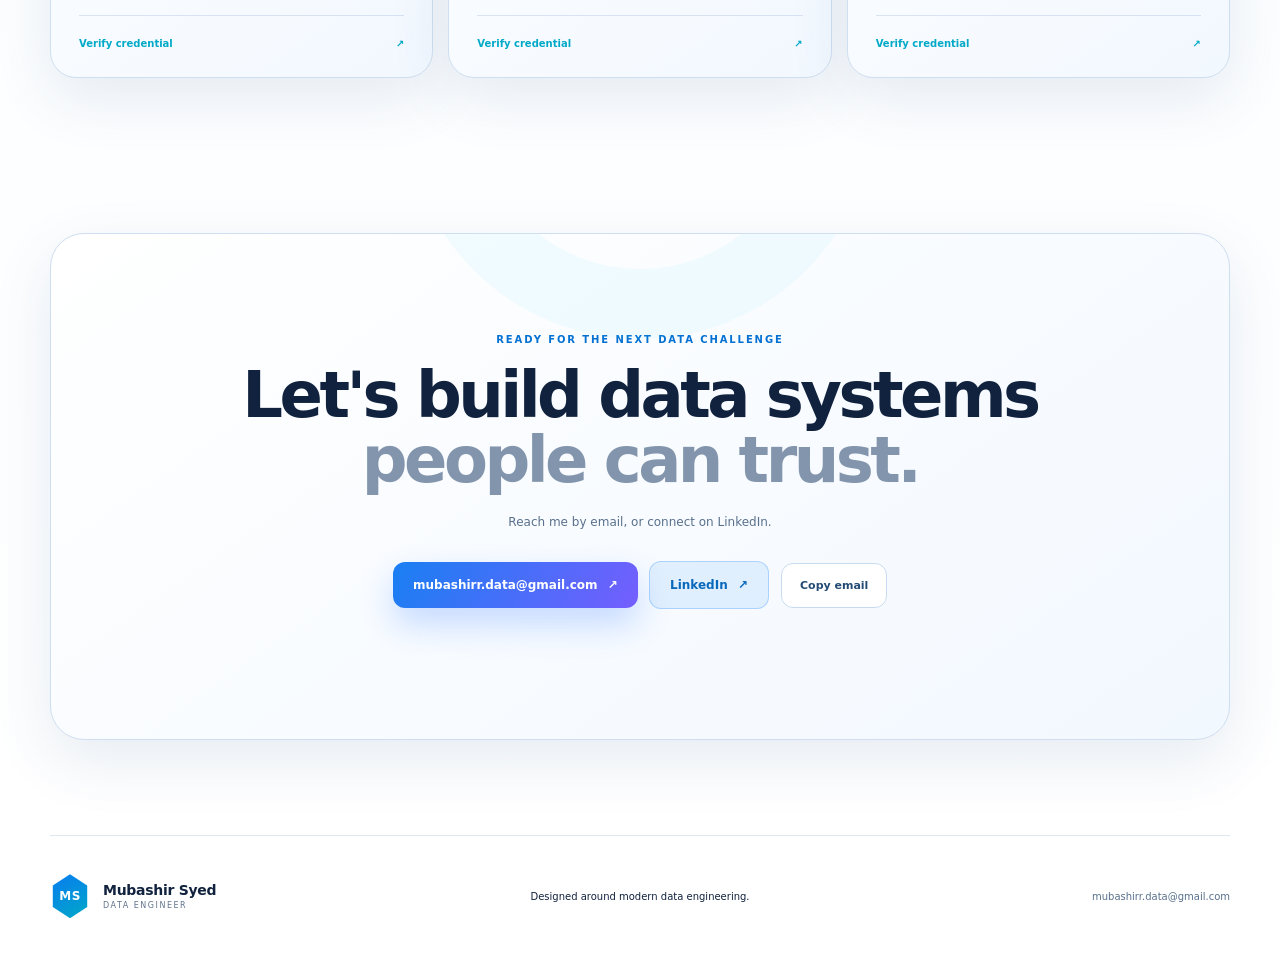
==== commit da5862b3: "Add files via upload" ====
--- a/index.html
+++ b/index.html
@@ -20,8 +20,8 @@
     <meta name="twitter:description" content="Cloud data engineering, lakehouse architecture, analytics platforms and production-grade pipelines." />
     <meta name="twitter:image" content="https://mubashirrsyed.github.io/DATA-ENGINEER/og-image-hd.png" />
     <title>Mubashir Syed | Data Engineer</title>
-    <link rel="stylesheet" href="styles.css?v=4-bright" />
-    <script src="script.js" defer></script>
+    <link rel="stylesheet" href="styles.css?v=7-lab" />
+    <script src="script.js?v=7-lab" defer></script>
   </head>
   <body>
     <div class="boot" id="boot" aria-hidden="true">
@@ -43,10 +43,11 @@
       <nav class="pipeline-nav" aria-label="Main navigation">
         <span class="nav-rail" aria-hidden="true"></span>
         <span class="nav-packet" aria-hidden="true"></span>
-        <a href="#expertise"><b>01</b><em>Expertise</em></a>
-        <a href="#projects"><b>02</b><em>Projects</em></a>
-        <a href="#experience"><b>03</b><em>Experience</em></a>
-        <a href="#credentials"><b>04</b><em>Credentials</em></a>
+        <a href="#expertise"><b>01</b><span class="nav-label">Expertise</span></a>
+        <a href="#projects"><b>02</b><span class="nav-label">Projects</span></a>
+        <a href="#pipeline"><b>03</b><span class="nav-label">Live run</span></a>
+        <a href="#experience"><b>04</b><span class="nav-label">Experience</span></a>
+        <a href="#credentials"><b>05</b><span class="nav-label">Credentials</span></a>
       </nav>
       <div class="header-side">
         <span class="header-status" aria-hidden="true"><i></i>AVAILABLE</span>
@@ -260,9 +261,127 @@
         </div>
       </section>
 
+      <section class="section pipeline-lab" id="pipeline">
+        <div class="section-intro split reveal">
+          <div><p class="kicker">03 / LIVE PIPELINE RUN</p><h2>Watch an incremental load <span>recover itself.</span></h2></div>
+          <p>A simulation of the metadata-driven framework: watermark lookup, parameterised ingestion, medallion transforms and a rerun that resumes without reprocessing what already landed.</p>
+        </div>
+
+        <div class="lab reveal">
+          <div class="lab-stage">
+            <div class="lab-bar">
+              <div class="lab-run">
+                <span class="lab-run-name">incremental_load_customer</span>
+                <span class="lab-badge" id="lab-state" data-state="idle">IDLE</span>
+              </div>
+              <div class="lab-controls">
+                <button class="lab-btn primary" type="button" id="lab-play">Run pipeline</button>
+                <button class="lab-btn" type="button" id="lab-reset">Reset</button>
+              </div>
+            </div>
+
+            <svg class="dag" viewBox="0 0 680 300" role="img" aria-labelledby="dag-t dag-d">
+              <title id="dag-t">Incremental load pipeline graph</title>
+              <desc id="dag-d">Eight tasks from watermark lookup and source ingestion through Bronze, Silver, dimension and fact loads into a Gold model, with a feedback edge that advances the watermark only after the run succeeds.</desc>
+
+              <g class="dag-stages">
+                <text x="60" y="34">CONTROL</text>
+                <text x="172" y="34">INGEST</text>
+                <text x="284" y="34">BRONZE</text>
+                <text x="396" y="34">SILVER</text>
+                <text x="508" y="34">MODEL</text>
+                <text x="620" y="34">GOLD</text>
+              </g>
+
+              <g class="dag-edges" fill="none">
+                <path class="e" data-edge="copy" d="M112,86 H100 Q116,86 116,110 V140 Q116,146 120,146"/>
+                <path class="e" data-edge="copy" d="M112,206 Q116,206 116,182 V152 Q116,146 120,146"/>
+                <path class="e" data-edge="bronze" d="M224,146 H232"/>
+                <path class="e" data-edge="silver" d="M336,146 H344"/>
+                <path class="e" data-edge="dim" d="M448,146 Q452,146 452,120 V92 Q452,86 456,86"/>
+                <path class="e" data-edge="fact" d="M448,146 Q452,146 452,172 V200 Q452,206 456,206"/>
+                <path class="e" data-edge="gold" d="M560,86 Q564,86 564,112 V140 Q564,146 568,146"/>
+                <path class="e" data-edge="gold" d="M560,206 Q564,206 564,180 V152 Q564,146 568,146"/>
+                <path class="e feedback" data-edge="commit" d="M620,172 V250 Q620,264 606,264 H74 Q60,264 60,250 V232"/>
+              </g>
+
+              <g class="dag-nodes">
+                <g class="n" data-node="src" transform="translate(8,60)">
+                  <rect width="104" height="52" rx="11"/>
+                  <circle class="n-dot" cx="90" cy="13" r="4"/>
+                  <text class="n-t" x="12" y="22">Source tables</text>
+                  <text class="n-s" x="12" y="38">12 parameterised</text>
+                </g>
+                <g class="n" data-node="wm" transform="translate(8,180)">
+                  <rect width="104" height="52" rx="11"/>
+                  <circle class="n-dot" cx="90" cy="13" r="4"/>
+                  <text class="n-t" x="12" y="22">Watermark</text>
+                  <text class="n-s" x="12" y="38">control table</text>
+                </g>
+                <g class="n" data-node="copy" transform="translate(120,120)">
+                  <rect width="104" height="52" rx="11"/>
+                  <circle class="n-dot" cx="90" cy="13" r="4"/>
+                  <text class="n-t" x="12" y="22">ADF copy</text>
+                  <text class="n-s" x="12" y="38">dynamic dataset</text>
+                </g>
+                <g class="n" data-node="bronze" transform="translate(232,120)">
+                  <rect width="104" height="52" rx="11"/>
+                  <circle class="n-dot" cx="90" cy="13" r="4"/>
+                  <text class="n-t" x="12" y="22">Bronze land</text>
+                  <text class="n-s" x="12" y="38">ADLS Gen2</text>
+                </g>
+                <g class="n" data-node="silver" transform="translate(344,120)">
+                  <rect width="104" height="52" rx="11"/>
+                  <circle class="n-dot" cx="90" cy="13" r="4"/>
+                  <text class="n-t" x="12" y="22">Silver clean</text>
+                  <text class="n-s" x="12" y="38">PySpark rules</text>
+                </g>
+                <g class="n" data-node="dim" transform="translate(456,60)">
+                  <rect width="104" height="52" rx="11"/>
+                  <circle class="n-dot" cx="90" cy="13" r="4"/>
+                  <text class="n-t" x="12" y="22">Dim MERGE</text>
+                  <text class="n-s" x="12" y="38">SCD Type 1</text>
+                </g>
+                <g class="n" data-node="fact" transform="translate(456,180)">
+                  <rect width="104" height="52" rx="11"/>
+                  <circle class="n-dot" cx="90" cy="13" r="4"/>
+                  <text class="n-t" x="12" y="22">Fact load</text>
+                  <text class="n-s" x="12" y="38">surrogate keys</text>
+                </g>
+                <g class="n" data-node="gold" transform="translate(568,120)">
+                  <rect width="104" height="52" rx="11"/>
+                  <circle class="n-dot" cx="90" cy="13" r="4"/>
+                  <text class="n-t" x="12" y="22">Gold model</text>
+                  <text class="n-s" x="12" y="38">serving layer</text>
+                </g>
+              </g>
+
+              <text class="dag-commit" x="340" y="282">watermark advances only on success</text>
+            </svg>
+
+            <div class="lab-metrics">
+              <div><small>RECORDS</small><strong id="lab-rows">—</strong></div>
+              <div><small>DURATION</small><strong id="lab-dur">—</strong></div>
+              <div><small>WATERMARK</small><strong id="lab-wm">2026-08-27</strong></div>
+              <div><small>MODE</small><strong id="lab-mode">Incremental</strong></div>
+            </div>
+          </div>
+
+          <div class="lab-console">
+            <div class="lab-console-head">
+              <span class="lab-dots" aria-hidden="true"><i></i><i></i><i></i></span>
+              <span>run log</span>
+            </div>
+            <ol class="lab-log" id="lab-log" role="log" aria-live="polite" aria-label="Pipeline run log">
+              <li class="log-hint">Press <b>Run pipeline</b> to execute a load.</li>
+            </ol>
+          </div>
+        </div>
+      </section>
+
       <section class="section experience" id="experience">
         <div class="section-intro split reveal">
-          <div><p class="kicker">03 / CAREER TRACK</p><h2>Five years inside <span>enterprise data teams.</span></h2></div>
+          <div><p class="kicker">04 / CAREER TRACK</p><h2>Five years inside <span>enterprise data teams.</span></h2></div>
           <p>Hands-on delivery across two organisations, moving from cloud ingestion and warehouse administration into full lakehouse ownership on Azure.</p>
         </div>
 
@@ -367,7 +486,7 @@
 
       <section class="delivery-section">
         <div class="delivery-inner">
-          <div class="section-intro reveal"><p class="kicker">04 / DELIVERY PROFILE</p><h2>Built around ownership, not <span>tool lists.</span></h2></div>
+          <div class="section-intro reveal"><p class="kicker">05 / DELIVERY PROFILE</p><h2>Built around ownership, not <span>tool lists.</span></h2></div>
           <div class="delivery-grid">
             <article class="reveal"><span>01</span><h3>Develop</h3><p>Reusable pipelines, transformation notebooks, Delta models and analytical serving layers.</p></article>
             <article class="reveal"><span>02</span><h3>Operate</h3><p>Job monitoring, validation, controlled reruns, production support and service request resolution.</p></article>
@@ -379,7 +498,7 @@
 
       <section class="section credentials" id="credentials">
         <div class="section-intro split reveal">
-          <div><p class="kicker">05 / CREDENTIALS</p><h2>Verified across the <span>modern data stack.</span></h2></div>
+          <div><p class="kicker">06 / CREDENTIALS</p><h2>Verified across the <span>modern data stack.</span></h2></div>
           <p>Role-based and professional certifications covering Microsoft Fabric, Databricks data engineering and Snowflake.</p>
         </div>
         <div class="credential-grid">
--- a/styles.css
+++ b/styles.css
@@ -160,7 +160,7 @@
 .pipeline-nav.tracking .nav-packet{opacity:1}
 .site-header nav a{position:relative;display:flex;flex-direction:column;align-items:center;gap:5px;padding:0 clamp(13px,1.5vw,24px);color:#5d7490;font-size:12px;font-weight:700;letter-spacing:-.01em;transition:color .3s}
 .site-header nav a b{font-family:ui-monospace,SFMono-Regular,Consolas,monospace;font-size:8px;font-weight:800;letter-spacing:.15em;color:#9db1c8;transition:color .3s}
-.site-header nav a em{font-style:normal}
+.site-header nav a .nav-label{font-style:normal}
 .site-header nav a:after{content:"";position:absolute;left:50%;bottom:-12px;width:7px;height:7px;border-radius:50%;border:1.5px solid rgba(8,123,241,.32);background:var(--bg);transform:translateX(-50%);transition:border-color .3s,background .3s,transform .3s;right:auto;height:7px}
 .site-header nav a:hover{color:#086fcf}
 .site-header nav a:hover b{color:var(--blue)}
@@ -175,7 +175,7 @@
 .header-status i{width:6px;height:6px;border-radius:50%;background:var(--green);box-shadow:0 0 0 4px rgba(21,147,107,.12);animation:status-pulse 2s infinite}
 .nav-mail{padding:12px 16px;border-radius:11px}
 
-@media(max-width:1180px){.header-status{display:none}.site-header nav a{padding:0 13px}.site-header nav a em{font-size:11px}}
+@media(max-width:1180px){.header-status{display:none}.site-header nav a{padding:0 13px}.site-header nav a .nav-label{font-size:11px}}
 @media(max-width:940px){.site-header nav.pipeline-nav{display:none}}
 @media(max-width:700px){.site-header{height:64px;top:0;padding:0 16px}.site-header.scrolled{height:58px}.site-header:before{opacity:1}.identity>span:last-child{display:flex}.identity strong{font-size:12px}.identity small{display:none}.identity-mark{width:34px;height:37px}}
 
@@ -219,3 +219,66 @@
 @media(max-width:700px){.cmdk-trigger{display:none}.cmdk{padding-top:0;place-items:end center}.cmdk-panel{width:100%;border-radius:20px 20px 0 0;animation:cmdk-sheet .3s cubic-bezier(.2,.9,.25,1.03) both}.cmdk-foot-brand{display:none}}
 @keyframes cmdk-sheet{from{opacity:0;transform:translateY(30px)}}
 @media(prefers-reduced-motion:reduce){.cmdk-panel,.cmdk-scrim{animation:none}}
+
+/* ── Live pipeline lab: DAG + run console ──────────────────────────────── */
+.pipeline-lab{padding-top:70px}
+.lab{display:grid;grid-template-columns:1.42fr .58fr;gap:15px;margin-top:58px;align-items:stretch}
+.lab-stage{padding:24px;border:1px solid var(--line);border-radius:30px;background:linear-gradient(125deg,rgba(255,255,255,.98),rgba(238,246,255,.96));box-shadow:0 18px 55px rgba(39,91,151,.08);min-width:0}
+.lab-bar{display:flex;align-items:center;justify-content:space-between;gap:16px;flex-wrap:wrap;margin-bottom:18px}
+.lab-run{display:flex;align-items:center;gap:11px;min-width:0}
+.lab-run-name{font-family:ui-monospace,SFMono-Regular,Consolas,monospace;font-size:12px;font-weight:700;color:#345b82;overflow:hidden;text-overflow:ellipsis;white-space:nowrap}
+.lab-badge{padding:5px 9px;border-radius:999px;font-family:ui-monospace,SFMono-Regular,Consolas,monospace;font-size:8px;font-weight:900;letter-spacing:.14em;background:rgba(96,115,141,.12);color:#60738d;white-space:nowrap}
+.lab-badge[data-state="running"]{background:rgba(8,123,241,.13);color:#0868bb}
+.lab-badge[data-state="failed"]{background:rgba(216,79,79,.13);color:#c0392b}
+.lab-badge[data-state="succeeded"]{background:rgba(21,147,107,.13);color:#15936b}
+.lab-controls{display:flex;gap:8px}
+.lab-btn{padding:10px 15px;border:1px solid var(--line);border-radius:11px;background:rgba(255,255,255,.8);color:#4b6481;font-size:11.5px;font-weight:750;cursor:pointer;transition:transform .3s,background .3s,border-color .3s,opacity .3s}
+.lab-btn:hover:not(:disabled){transform:translateY(-2px);border-color:rgba(8,123,241,.32);background:#fff}
+.lab-btn.primary{background:linear-gradient(120deg,#197ff2,#755eff);border-color:transparent;color:#fff;box-shadow:0 12px 26px rgba(31,111,255,.2)}
+.lab-btn:disabled{opacity:.45;cursor:not-allowed}
+.dag{display:block;width:100%;height:auto;overflow:visible}
+.dag-stages text{font-family:ui-monospace,SFMono-Regular,Consolas,monospace;font-size:7.5px;font-weight:800;letter-spacing:.16em;fill:#93a7bf;text-anchor:middle}
+.dag-commit{font-family:ui-monospace,SFMono-Regular,Consolas,monospace;font-size:8px;letter-spacing:.1em;fill:#a0b4ca;text-anchor:middle}
+.e{stroke:rgba(120,150,185,.42);stroke-width:1.4;stroke-linecap:round}
+.e.feedback{stroke-dasharray:4 5;stroke:rgba(120,150,185,.34)}
+.e.is-flow{stroke:var(--blue);stroke-width:1.8;stroke-dasharray:7 8;animation:dag-flow .85s linear infinite}
+.e.is-done{stroke:rgba(21,147,107,.5)}
+.e.is-dead{stroke:rgba(192,57,43,.34)}
+@keyframes dag-flow{to{stroke-dashoffset:-30}}
+.n rect{fill:#fff;stroke:rgba(120,150,185,.36);stroke-width:1.2;transition:stroke .3s,fill .3s}
+.n-t{font-size:10.5px;font-weight:700;fill:#213c5c}
+.n-s{font-size:8px;fill:#7f95ae}
+.n-dot{fill:#c3d0de;transition:fill .3s}
+.n.is-running rect{stroke:var(--blue);fill:rgba(8,123,241,.05)}
+.n.is-running .n-dot{fill:var(--blue);animation:dag-pulse 1s ease-in-out infinite}
+@keyframes dag-pulse{50%{opacity:.3}}
+.n.is-done rect{stroke:rgba(21,147,107,.5);fill:rgba(21,147,107,.05)}
+.n.is-done .n-dot{fill:var(--green)}
+.n.is-failed rect{stroke:#c0392b;fill:rgba(192,57,43,.06)}
+.n.is-failed .n-dot{fill:#c0392b;animation:dag-pulse .7s ease-in-out infinite}
+.n.is-blocked rect{stroke-dasharray:4 4;stroke:rgba(120,150,185,.42)}
+.n.is-blocked .n-t,.n.is-blocked .n-s{opacity:.42}
+.n.is-skipped rect{fill:rgba(120,150,185,.06)}
+.n.is-skipped .n-dot{fill:#15936b;opacity:.4}
+.lab-metrics{display:grid;grid-template-columns:repeat(4,1fr);gap:10px;margin-top:20px;padding-top:20px;border-top:1px solid var(--line)}
+.lab-metrics small{display:block;color:#8ba3bd;font-size:7.5px;font-weight:900;letter-spacing:.16em}
+.lab-metrics strong{display:block;margin-top:6px;font-family:ui-monospace,SFMono-Regular,Consolas,monospace;font-size:13px;letter-spacing:-.02em;color:#213c5c}
+.lab-console{display:flex;flex-direction:column;border:1px solid var(--line);border-radius:30px;background:#0d1a2b;overflow:hidden;min-height:340px}
+.lab-console-head{display:flex;align-items:center;gap:10px;padding:14px 18px;border-bottom:1px solid rgba(255,255,255,.07);color:#7f9bba;font-family:ui-monospace,SFMono-Regular,Consolas,monospace;font-size:9px;font-weight:700;letter-spacing:.16em}
+.lab-dots{display:flex;gap:5px}
+.lab-dots i{width:8px;height:8px;border-radius:50%;background:rgba(255,255,255,.14)}
+.lab-dots i:first-child{background:#e0685f}.lab-dots i:nth-child(2){background:#e3b341}.lab-dots i:last-child{background:#3fb950}
+.lab-log{flex:1;list-style:none;margin:0;padding:14px 16px;overflow-y:auto;max-height:420px;font-family:ui-monospace,SFMono-Regular,Consolas,monospace;font-size:10.5px;line-height:1.65;scrollbar-width:thin}
+.lab-log li{display:flex;gap:9px;padding:2.5px 0;color:#9fb6cf;animation:log-in .25s ease both}
+@keyframes log-in{from{opacity:0;transform:translateY(4px)}}
+.lab-log .log-ts{flex:none;color:#5b738f}
+.lab-log .log-msg{min-width:0;word-break:break-word}
+.lab-log .lvl-ok .log-msg{color:#56d19a}
+.lab-log .lvl-warn .log-msg{color:#e3b341}
+.lab-log .lvl-err .log-msg{color:#f08d84}
+.lab-log .lvl-head .log-msg{color:#79c0ff;font-weight:700}
+.lab-log .log-hint{display:block;color:#6d879f}
+.lab-log .log-hint b{color:#b9cde2;font-weight:700}
+@media(max-width:1000px){.lab{grid-template-columns:1fr}.lab-console{min-height:280px}}
+@media(max-width:700px){.pipeline-lab{padding-top:40px}.lab{margin-top:42px}.lab-stage{padding:18px;border-radius:24px}.lab-console{border-radius:24px}.lab-metrics{grid-template-columns:repeat(2,1fr);gap:14px}.lab-controls{width:100%}.lab-btn{flex:1}}
+@media(prefers-reduced-motion:reduce){.e.is-flow{animation:none}.n.is-running .n-dot,.n.is-failed .n-dot{animation:none}.lab-log li{animation:none}}
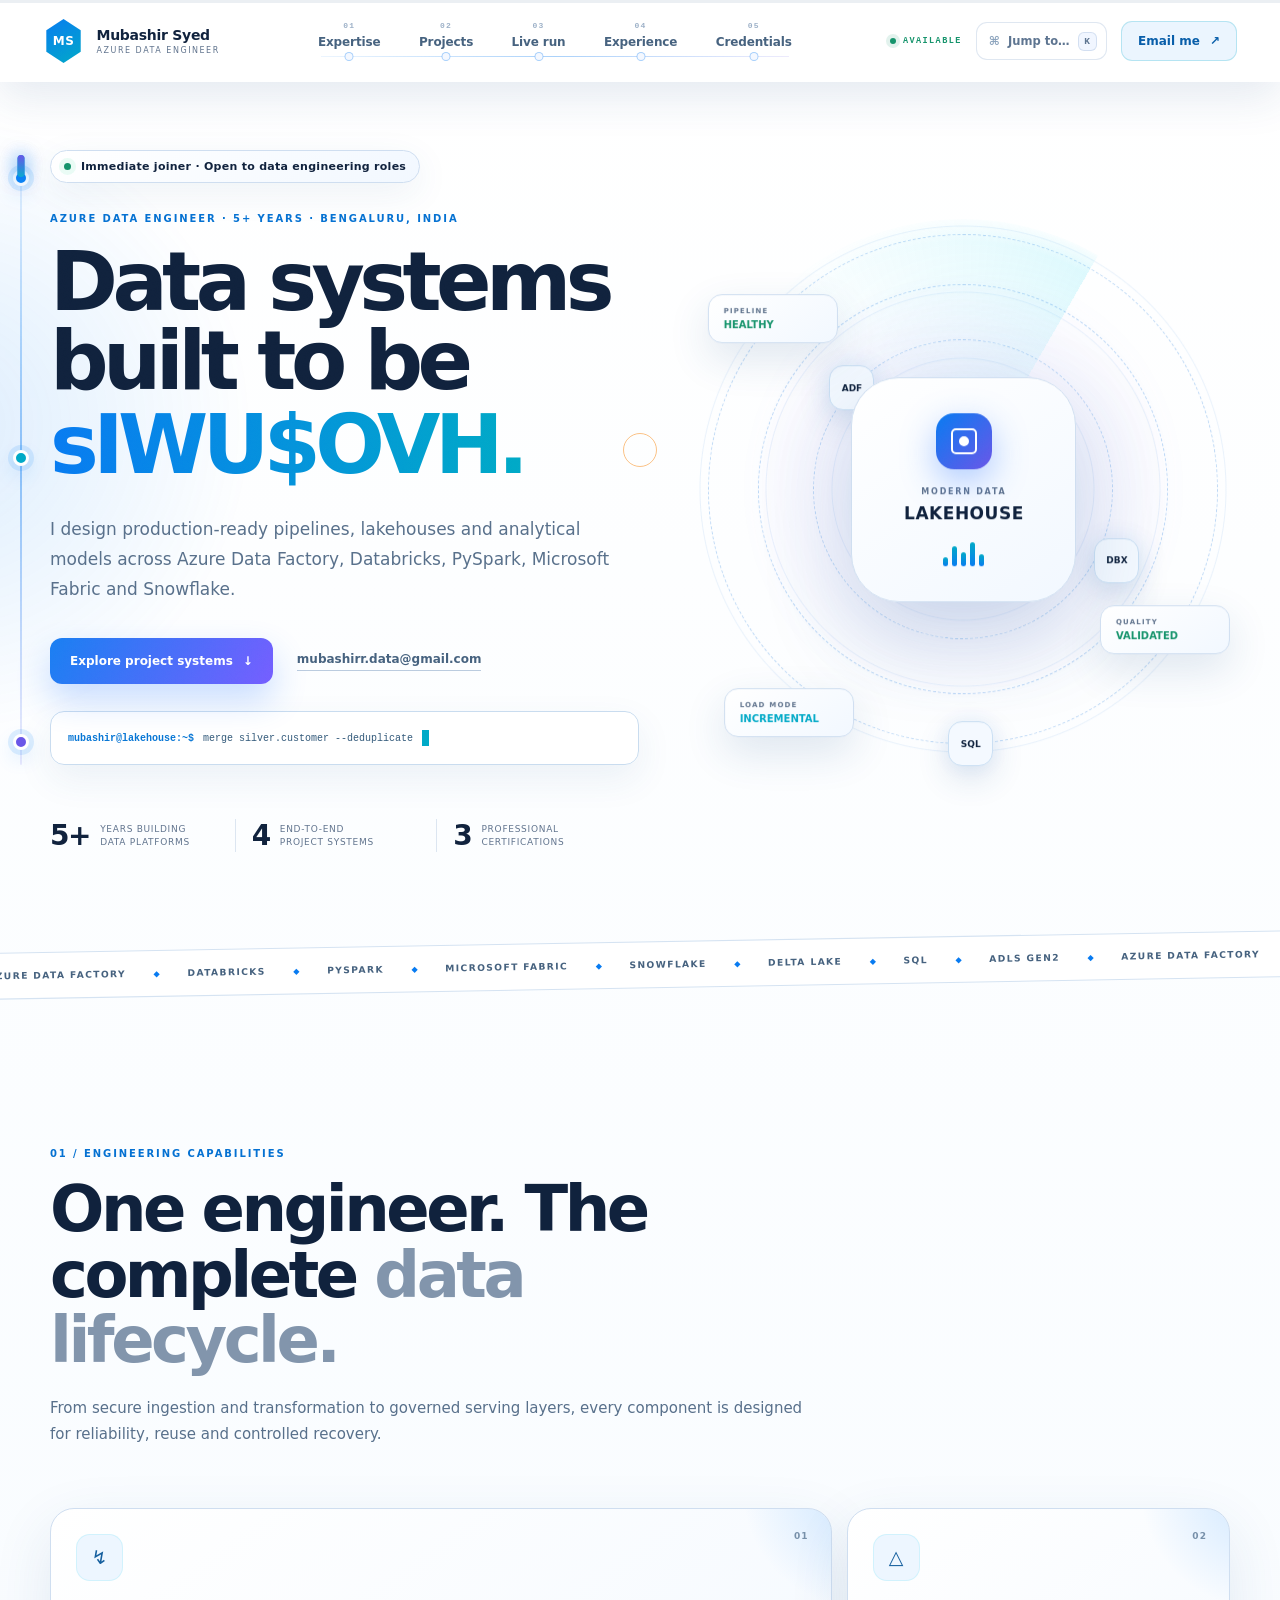
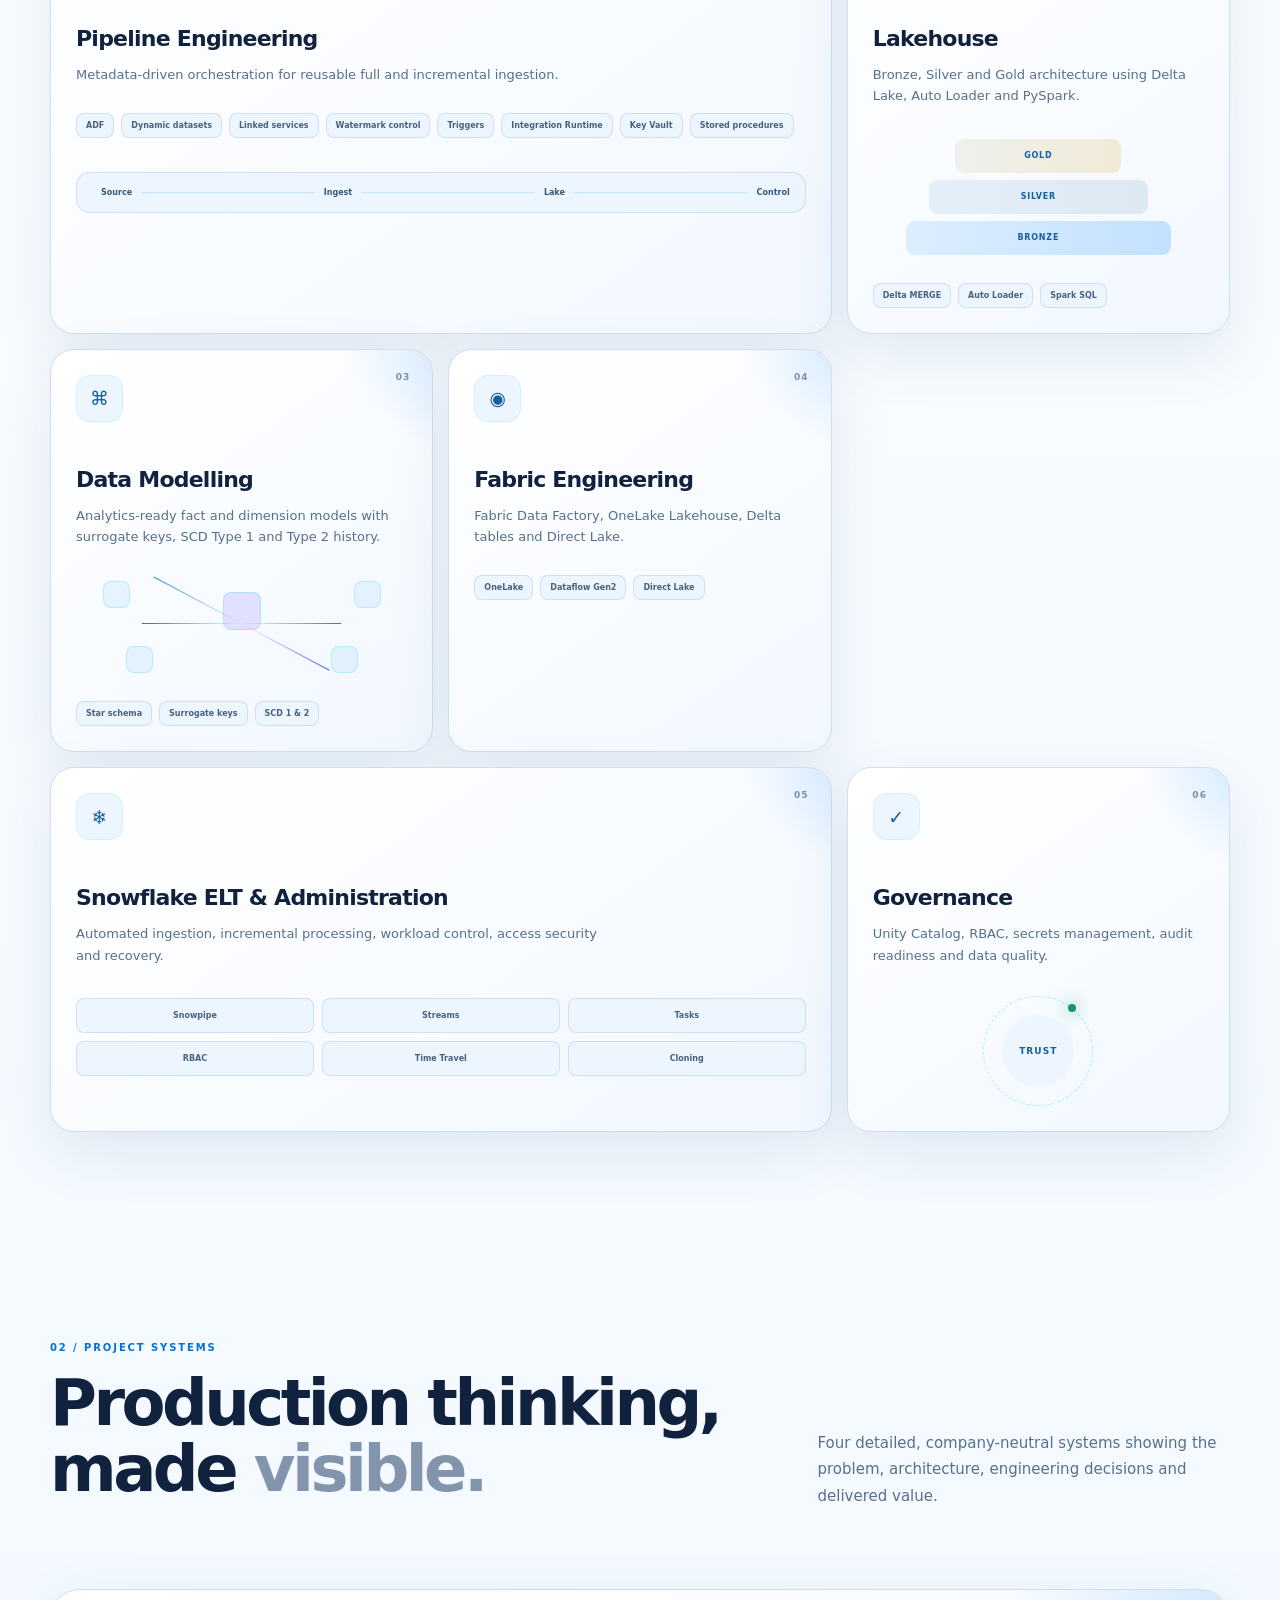
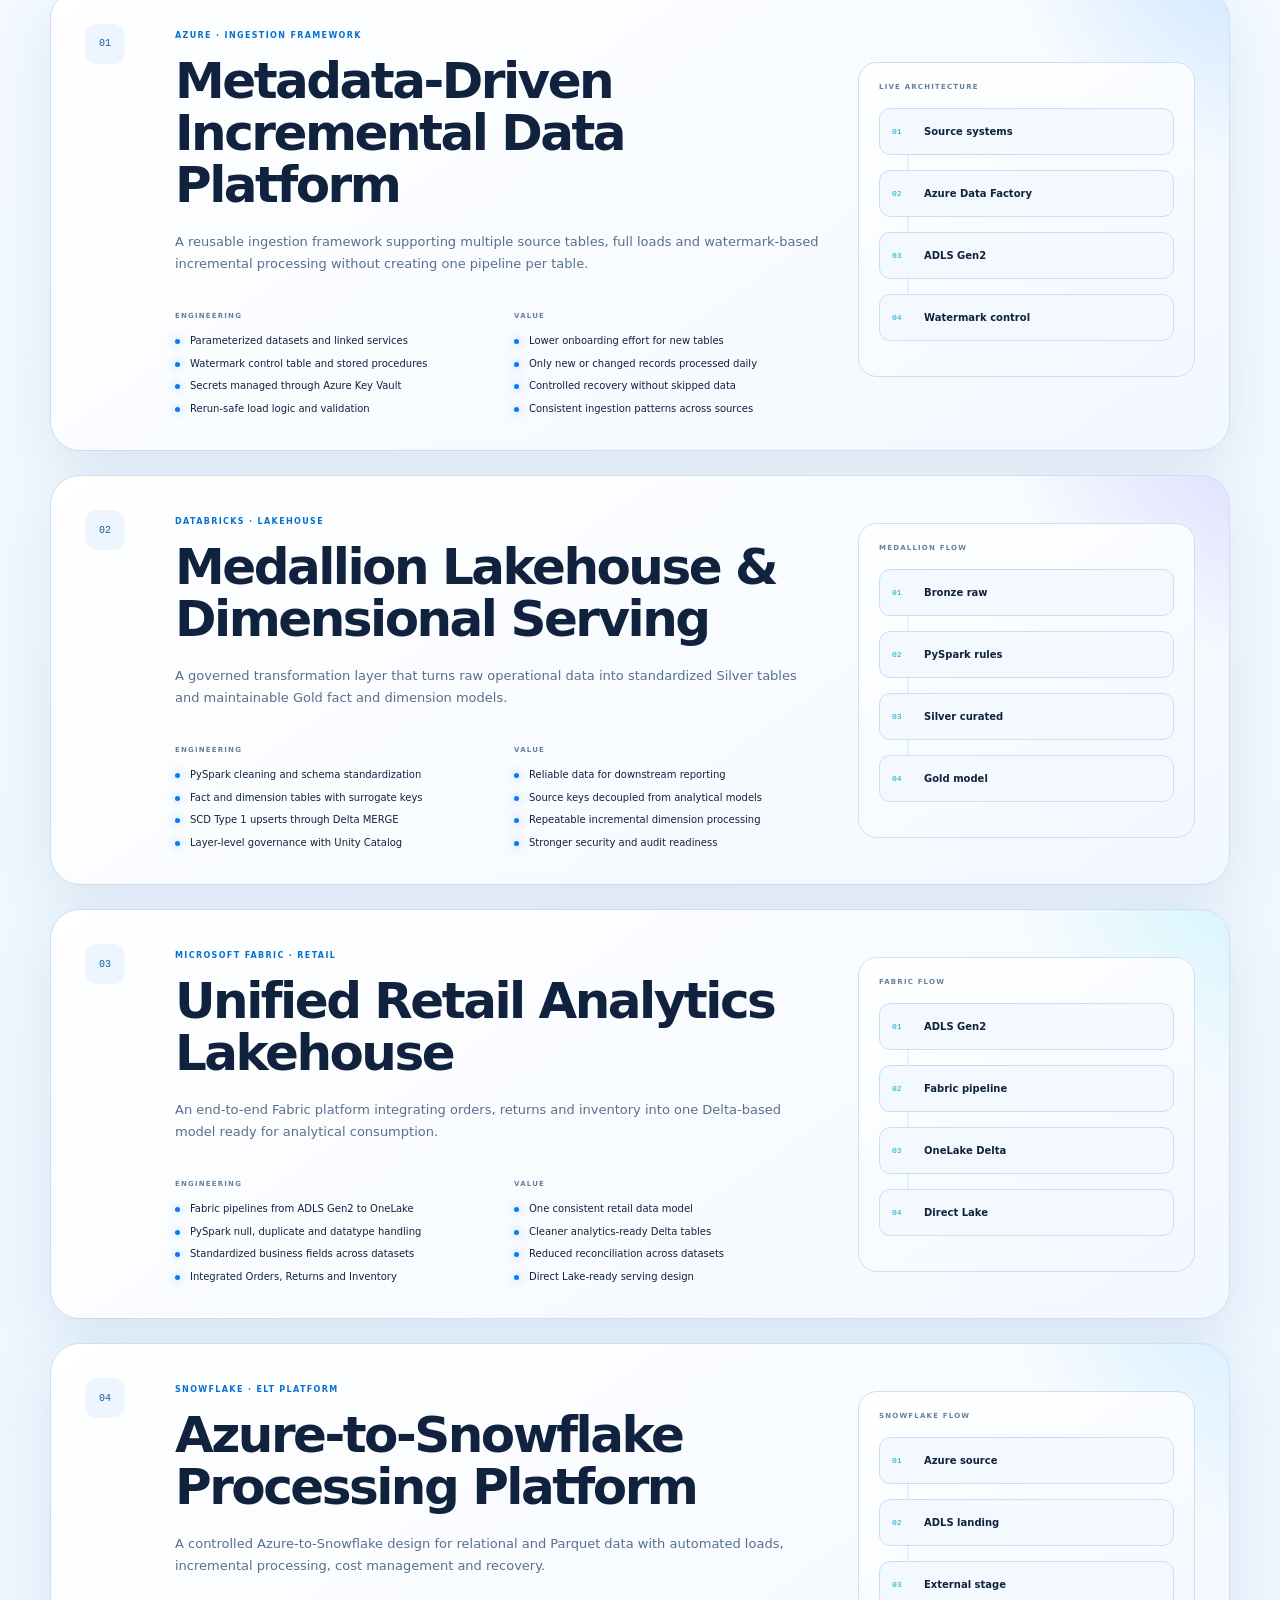
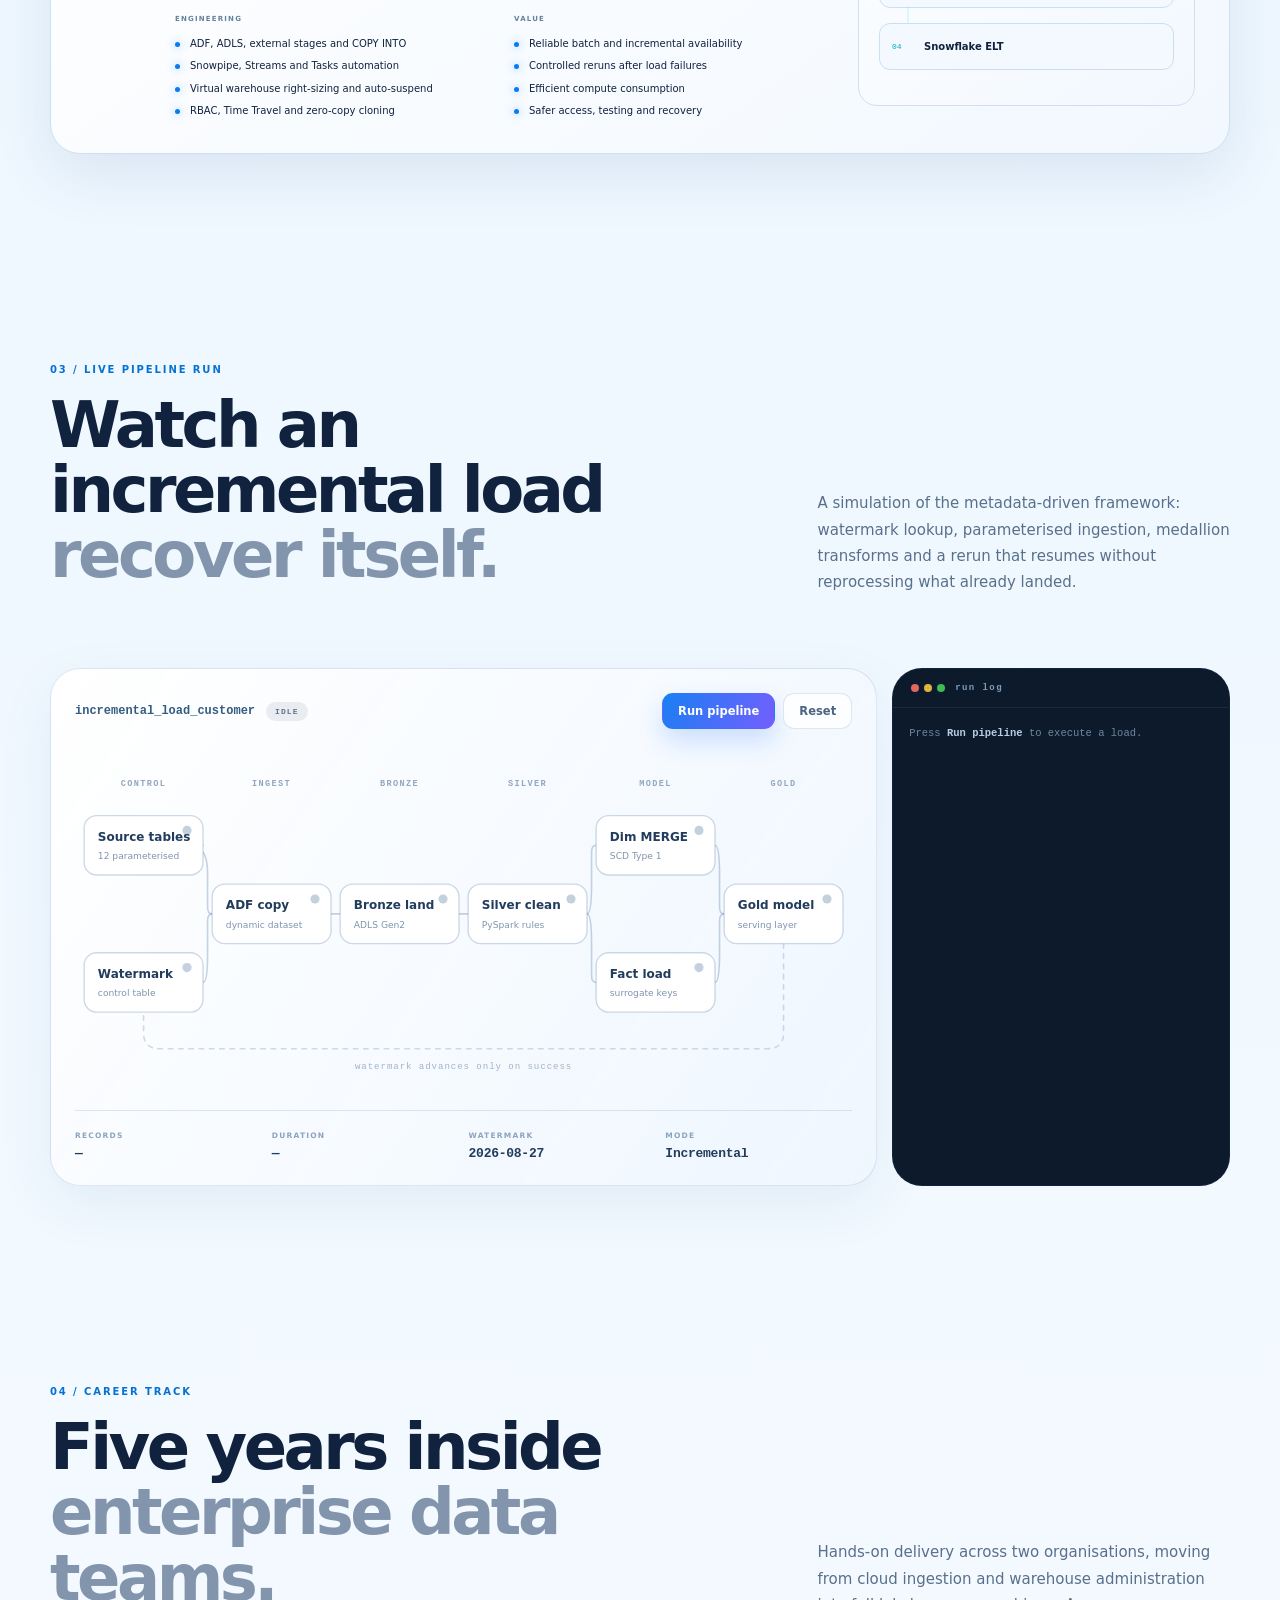
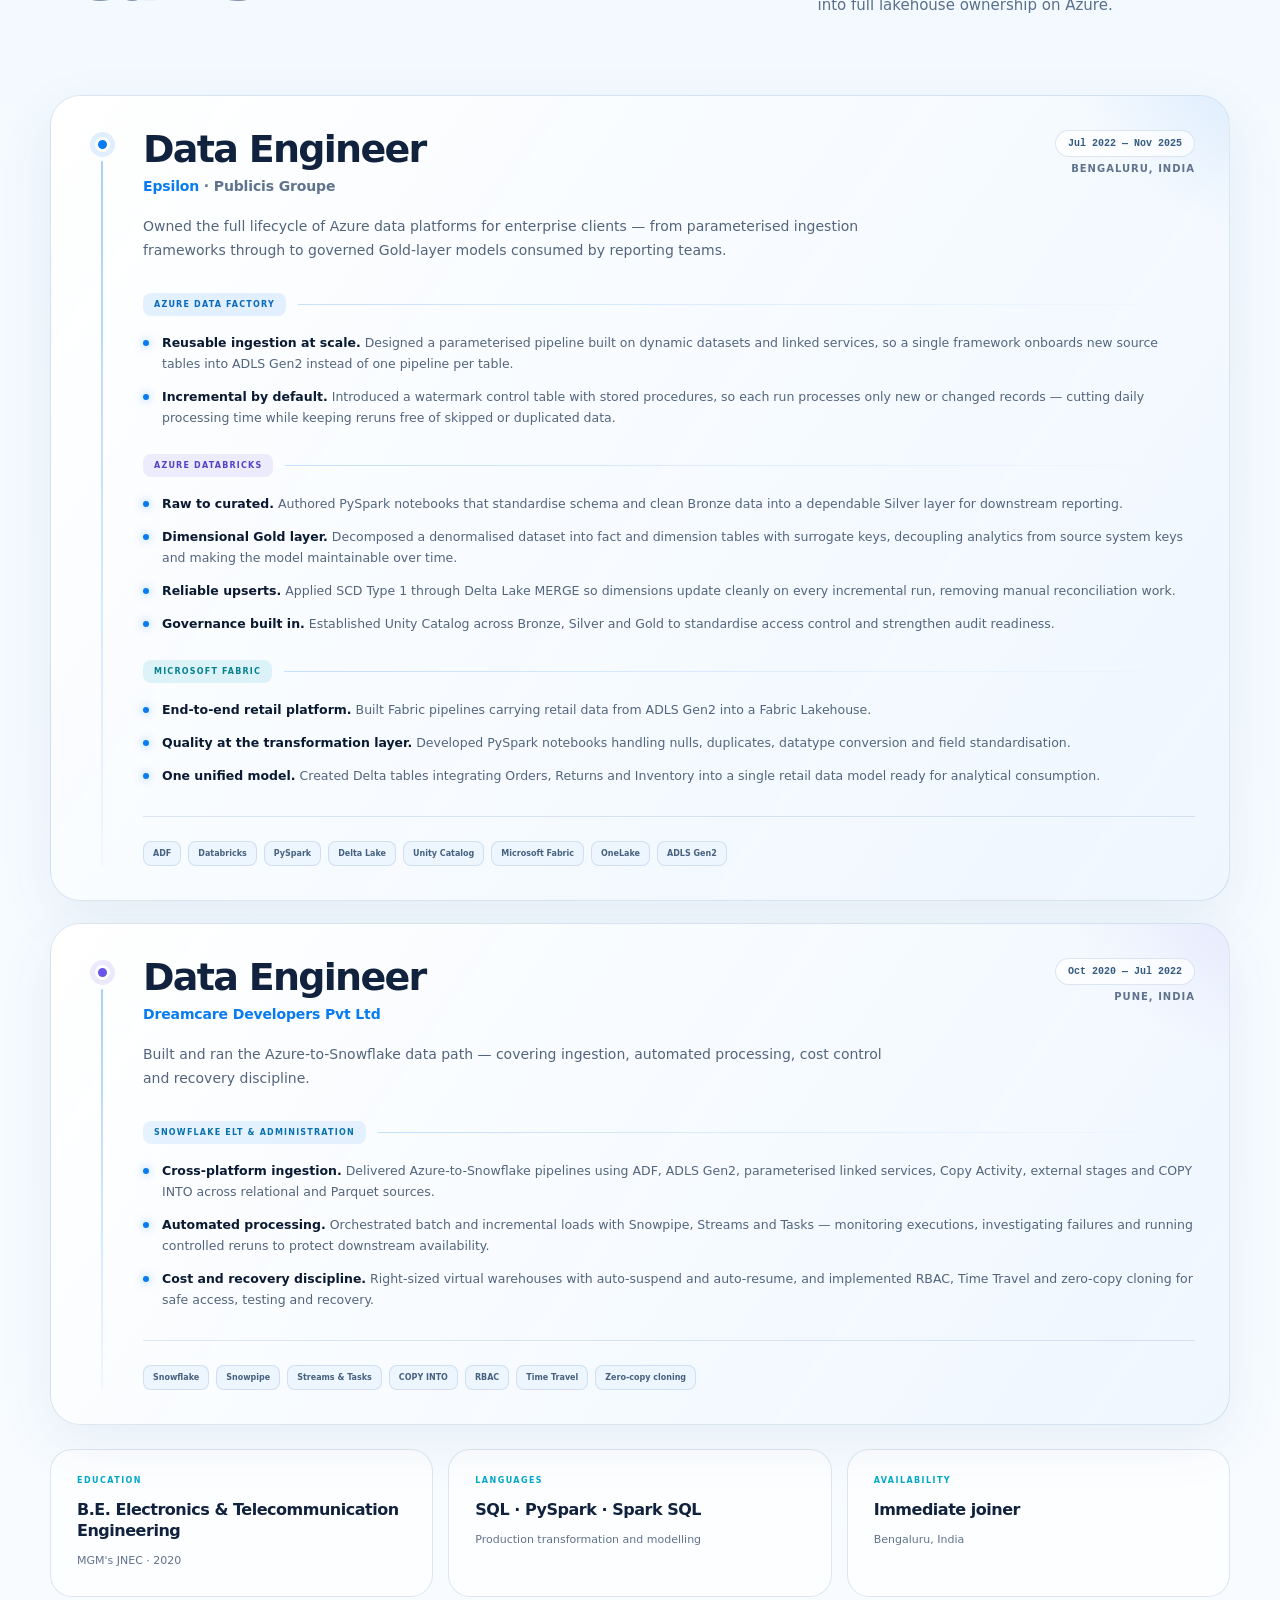
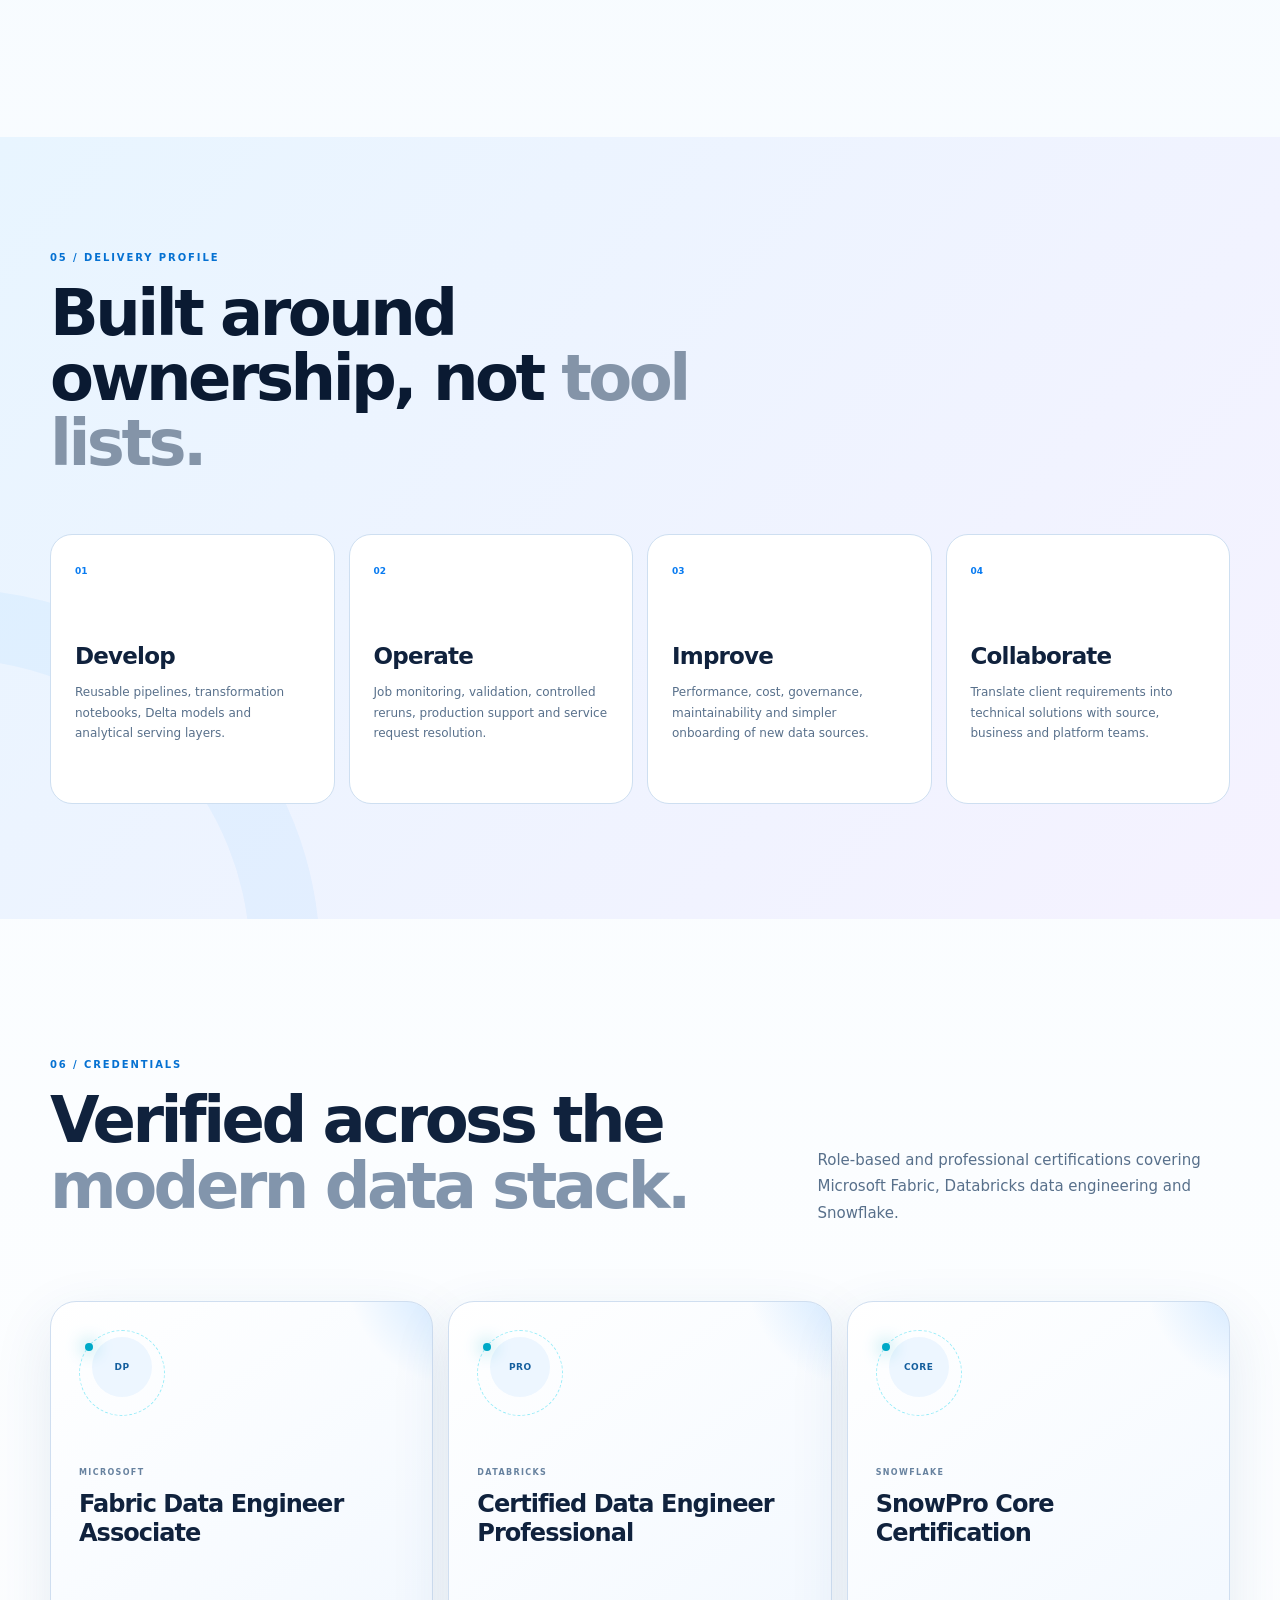
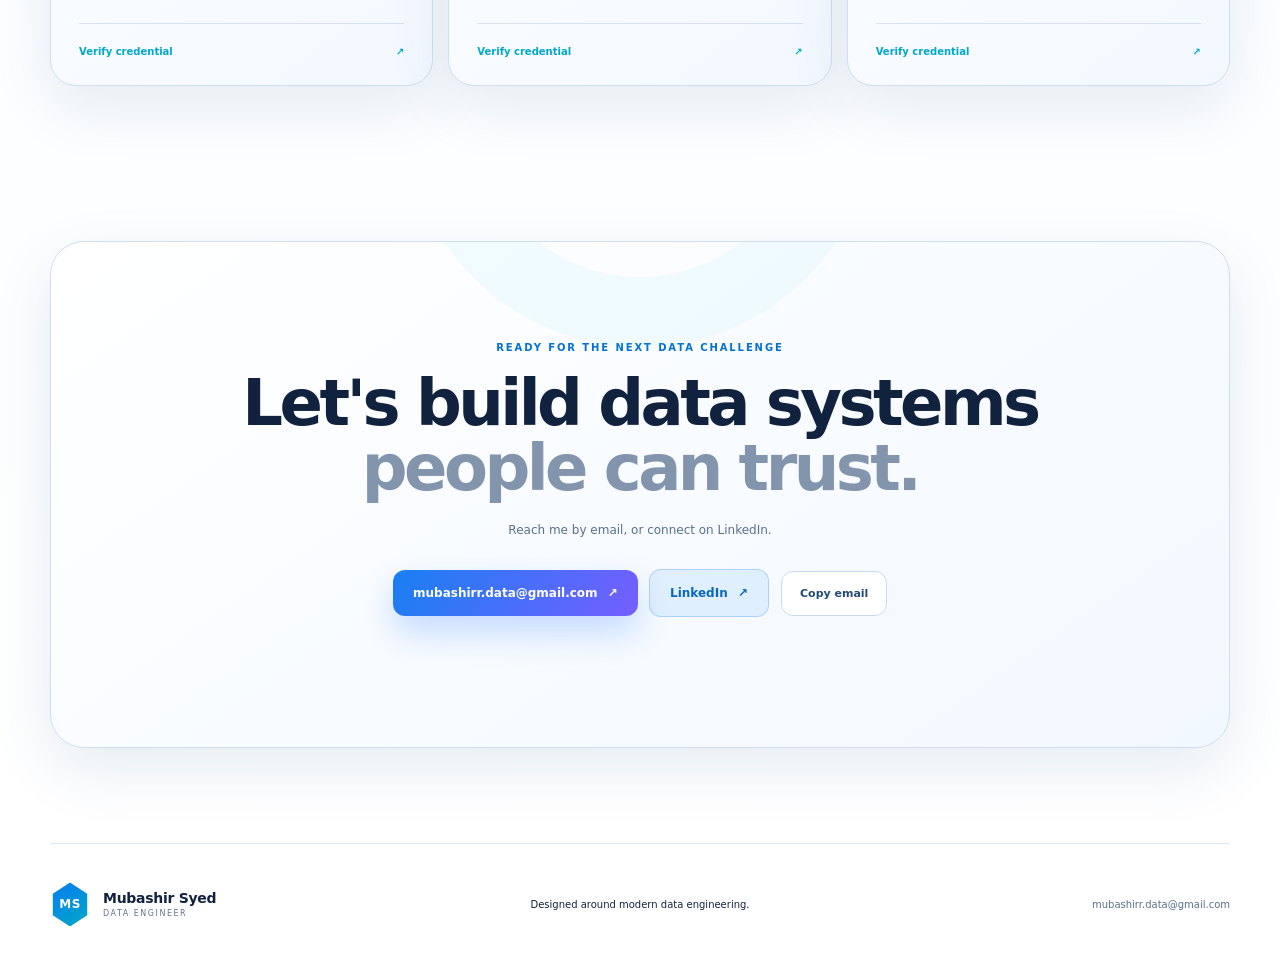
==== commit 7fa5360e: "Add files via upload" ====
--- a/index.html
+++ b/index.html
@@ -20,8 +20,8 @@
     <meta name="twitter:description" content="Cloud data engineering, lakehouse architecture, analytics platforms and production-grade pipelines." />
     <meta name="twitter:image" content="https://mubashirrsyed.github.io/DATA-ENGINEER/og-image-hd.png" />
     <title>Mubashir Syed | Data Engineer</title>
-    <link rel="stylesheet" href="styles.css?v=7-lab" />
-    <script src="script.js?v=7-lab" defer></script>
+    <link rel="stylesheet" href="styles.css?v=8-type" />
+    <script src="script.js?v=8-type" defer></script>
   </head>
   <body>
     <div class="boot" id="boot" aria-hidden="true">
--- a/styles.css
+++ b/styles.css
@@ -282,3 +282,6 @@
 @media(max-width:1000px){.lab{grid-template-columns:1fr}.lab-console{min-height:280px}}
 @media(max-width:700px){.pipeline-lab{padding-top:40px}.lab{margin-top:42px}.lab-stage{padding:18px;border-radius:24px}.lab-console{border-radius:24px}.lab-metrics{grid-template-columns:repeat(2,1fr);gap:14px}.lab-controls{width:100%}.lab-btn{flex:1}}
 @media(prefers-reduced-motion:reduce){.e.is-flow{animation:none}.n.is-running .n-dot,.n.is-failed .n-dot{animation:none}.lab-log li{animation:none}}
+
+/* Gradient word: give the background box room for descenders (g, y, p) */
+.hero h1 .gradient-word{display:block;line-height:1.1;padding-bottom:.1em;margin-bottom:-.14em}
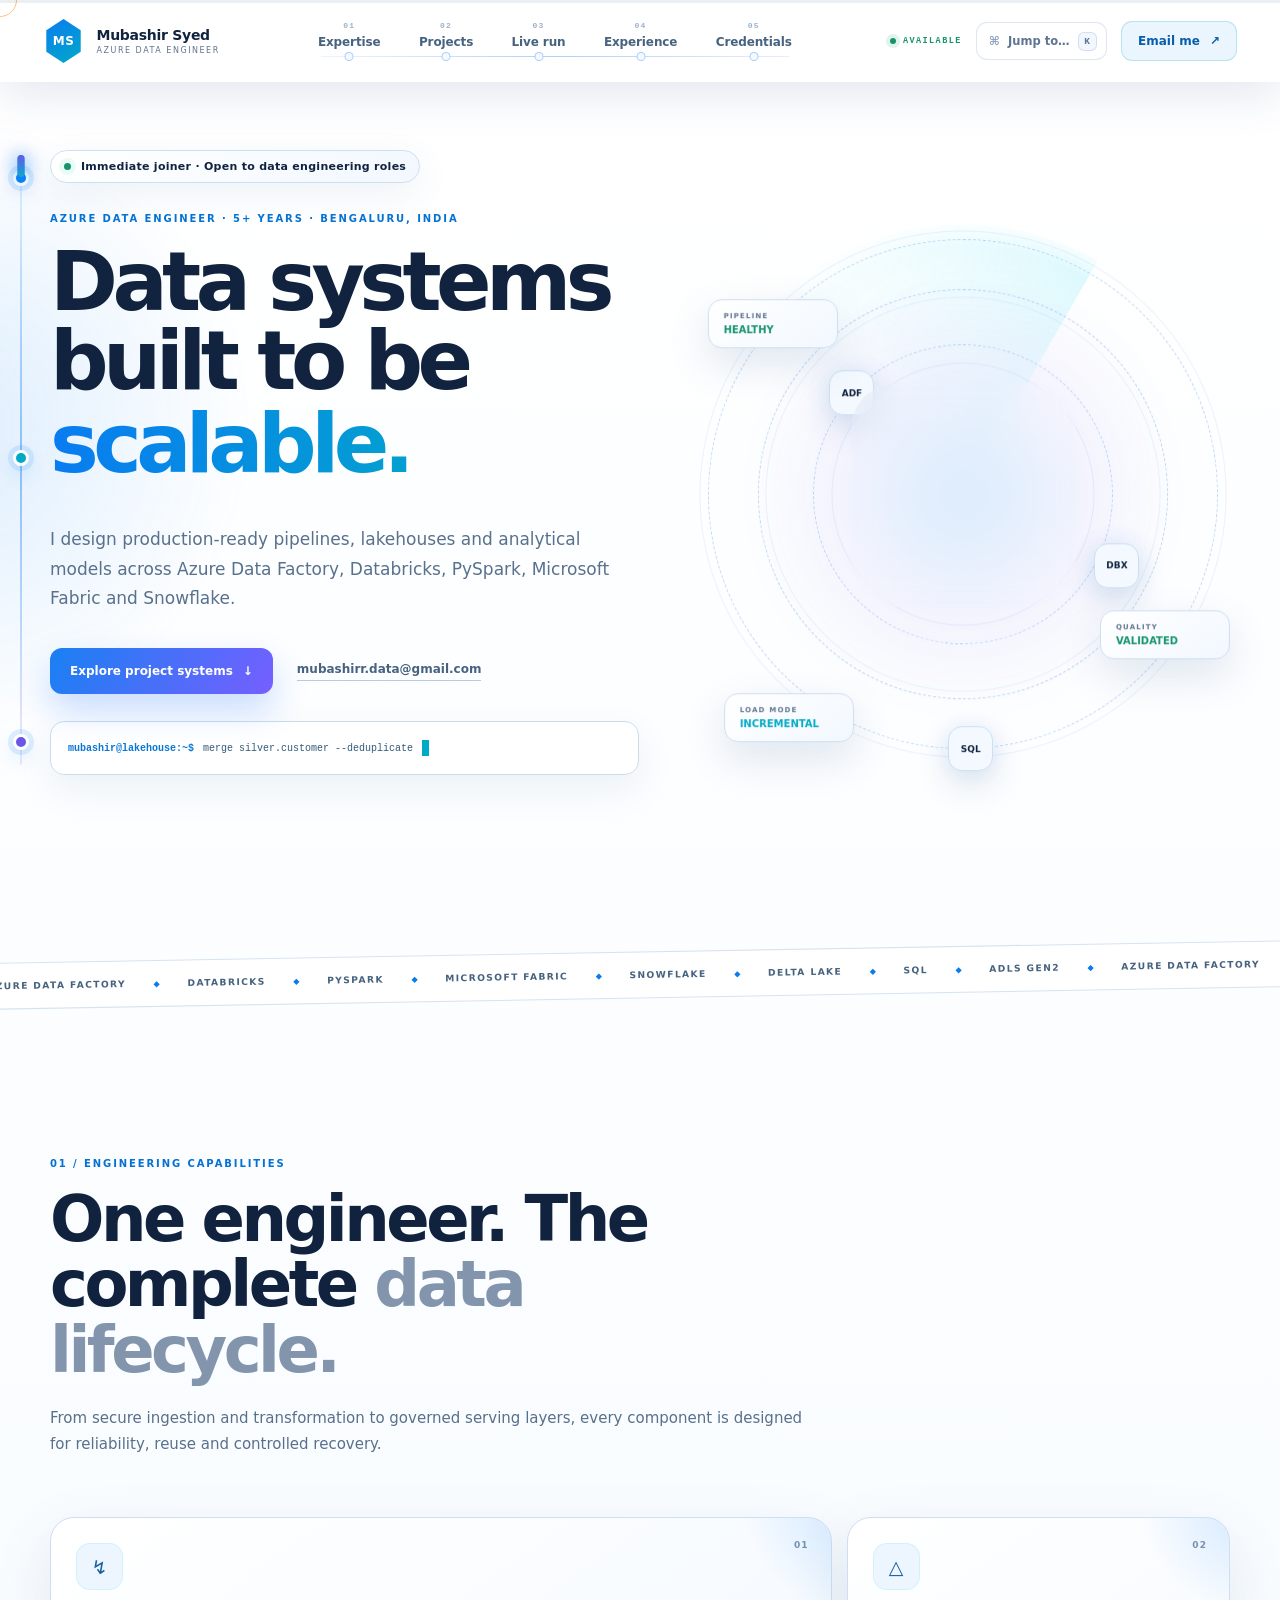
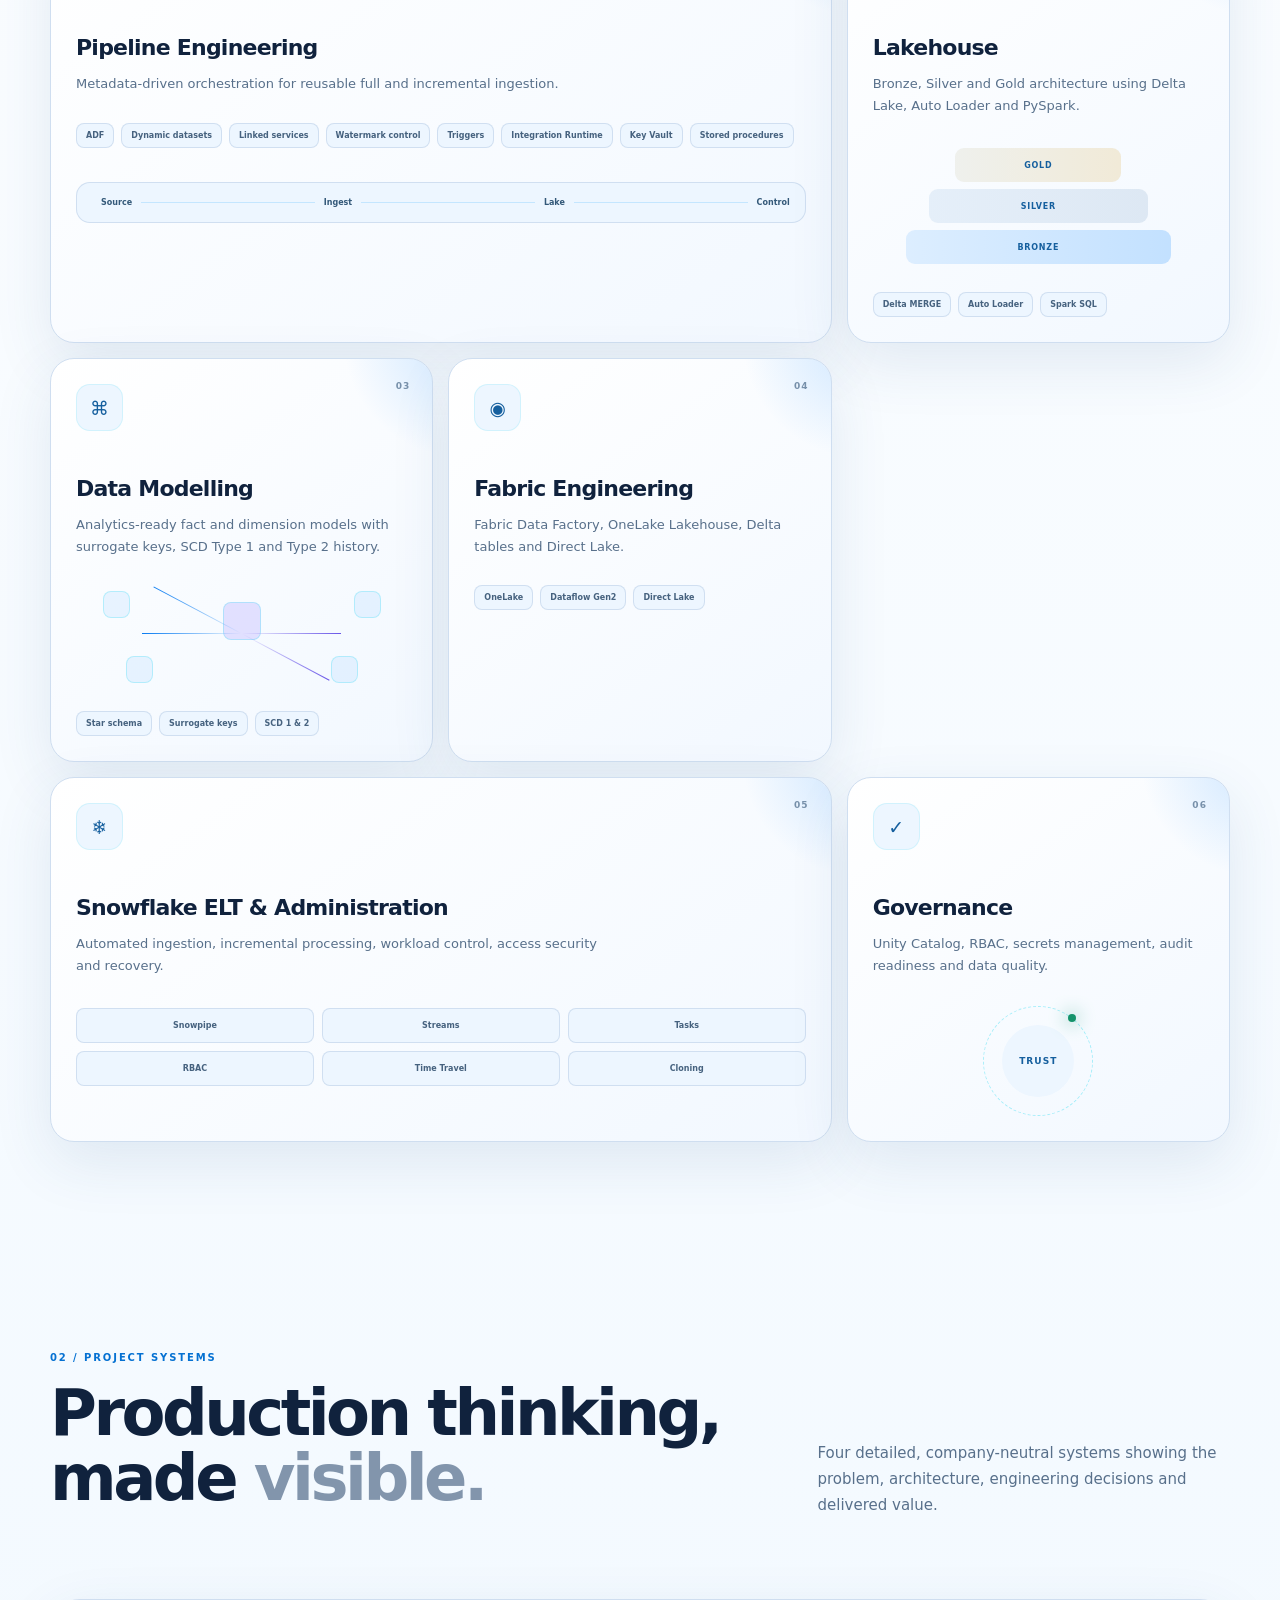
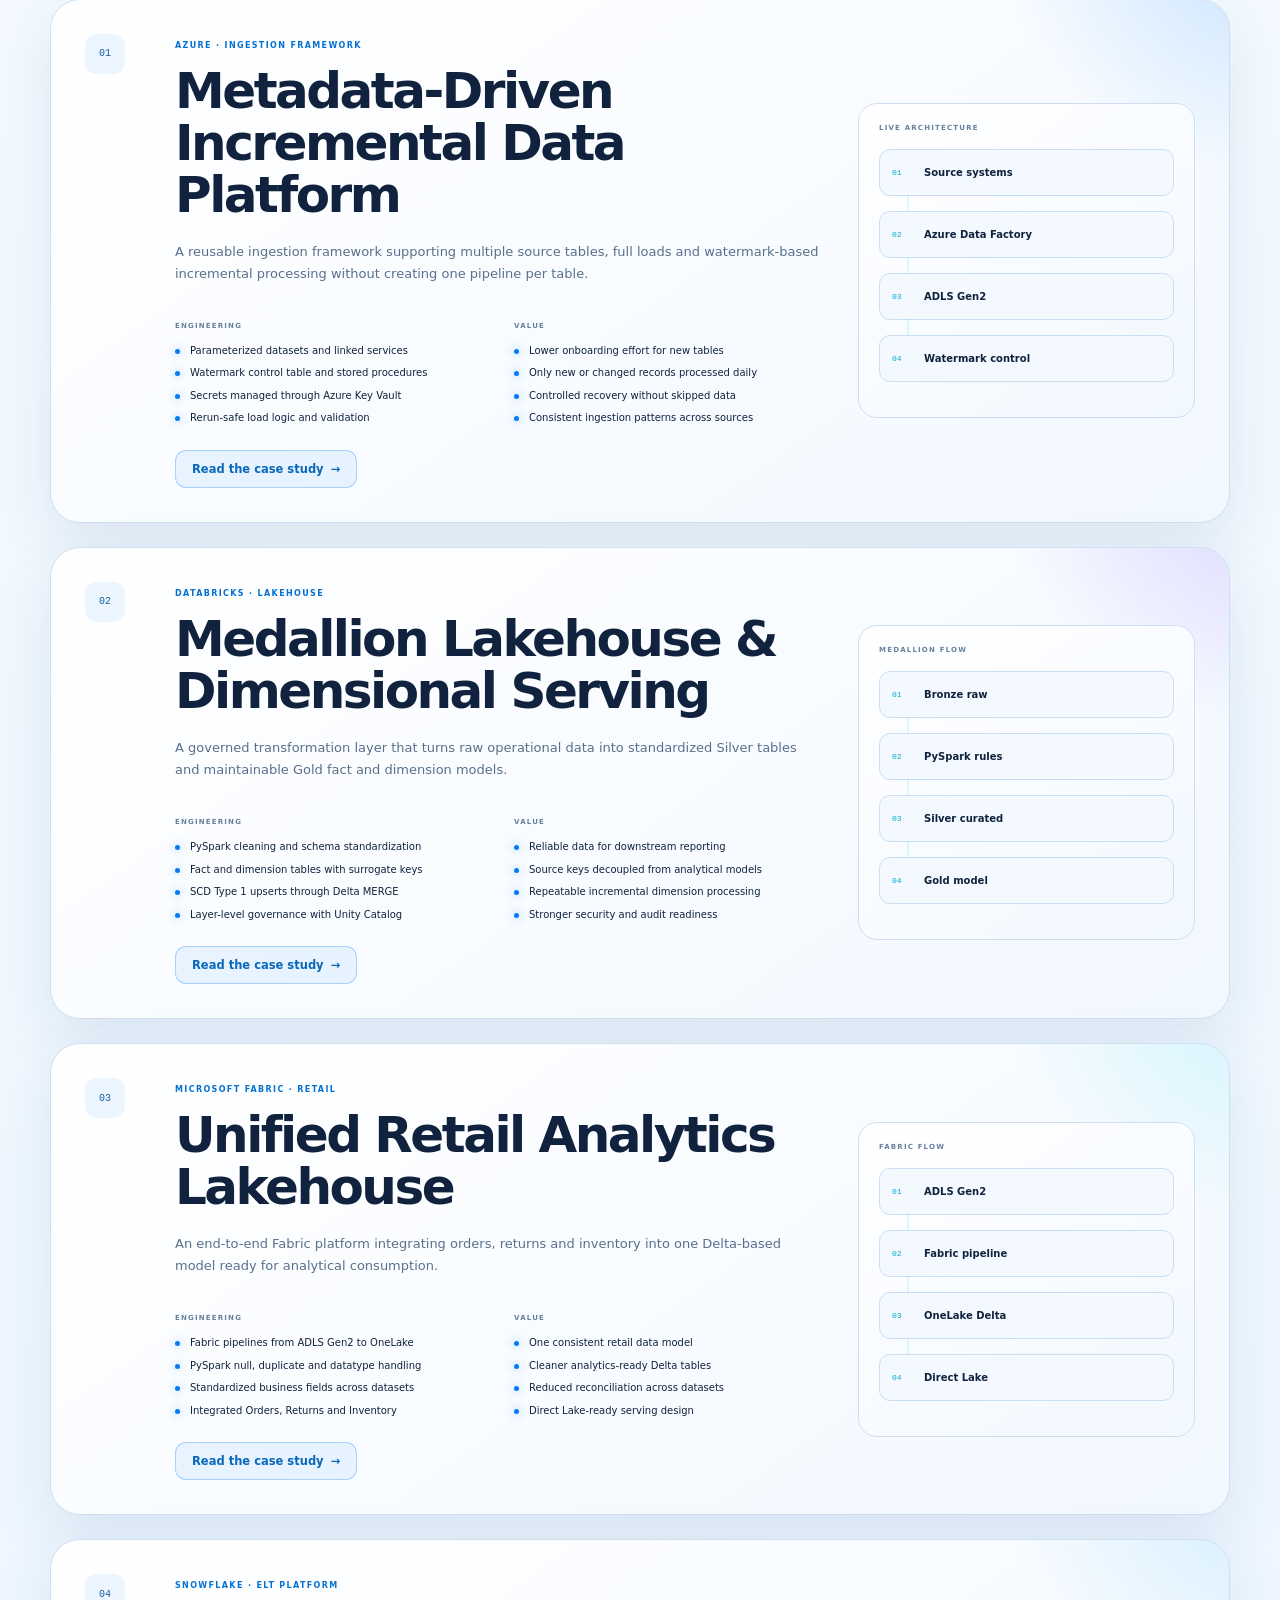
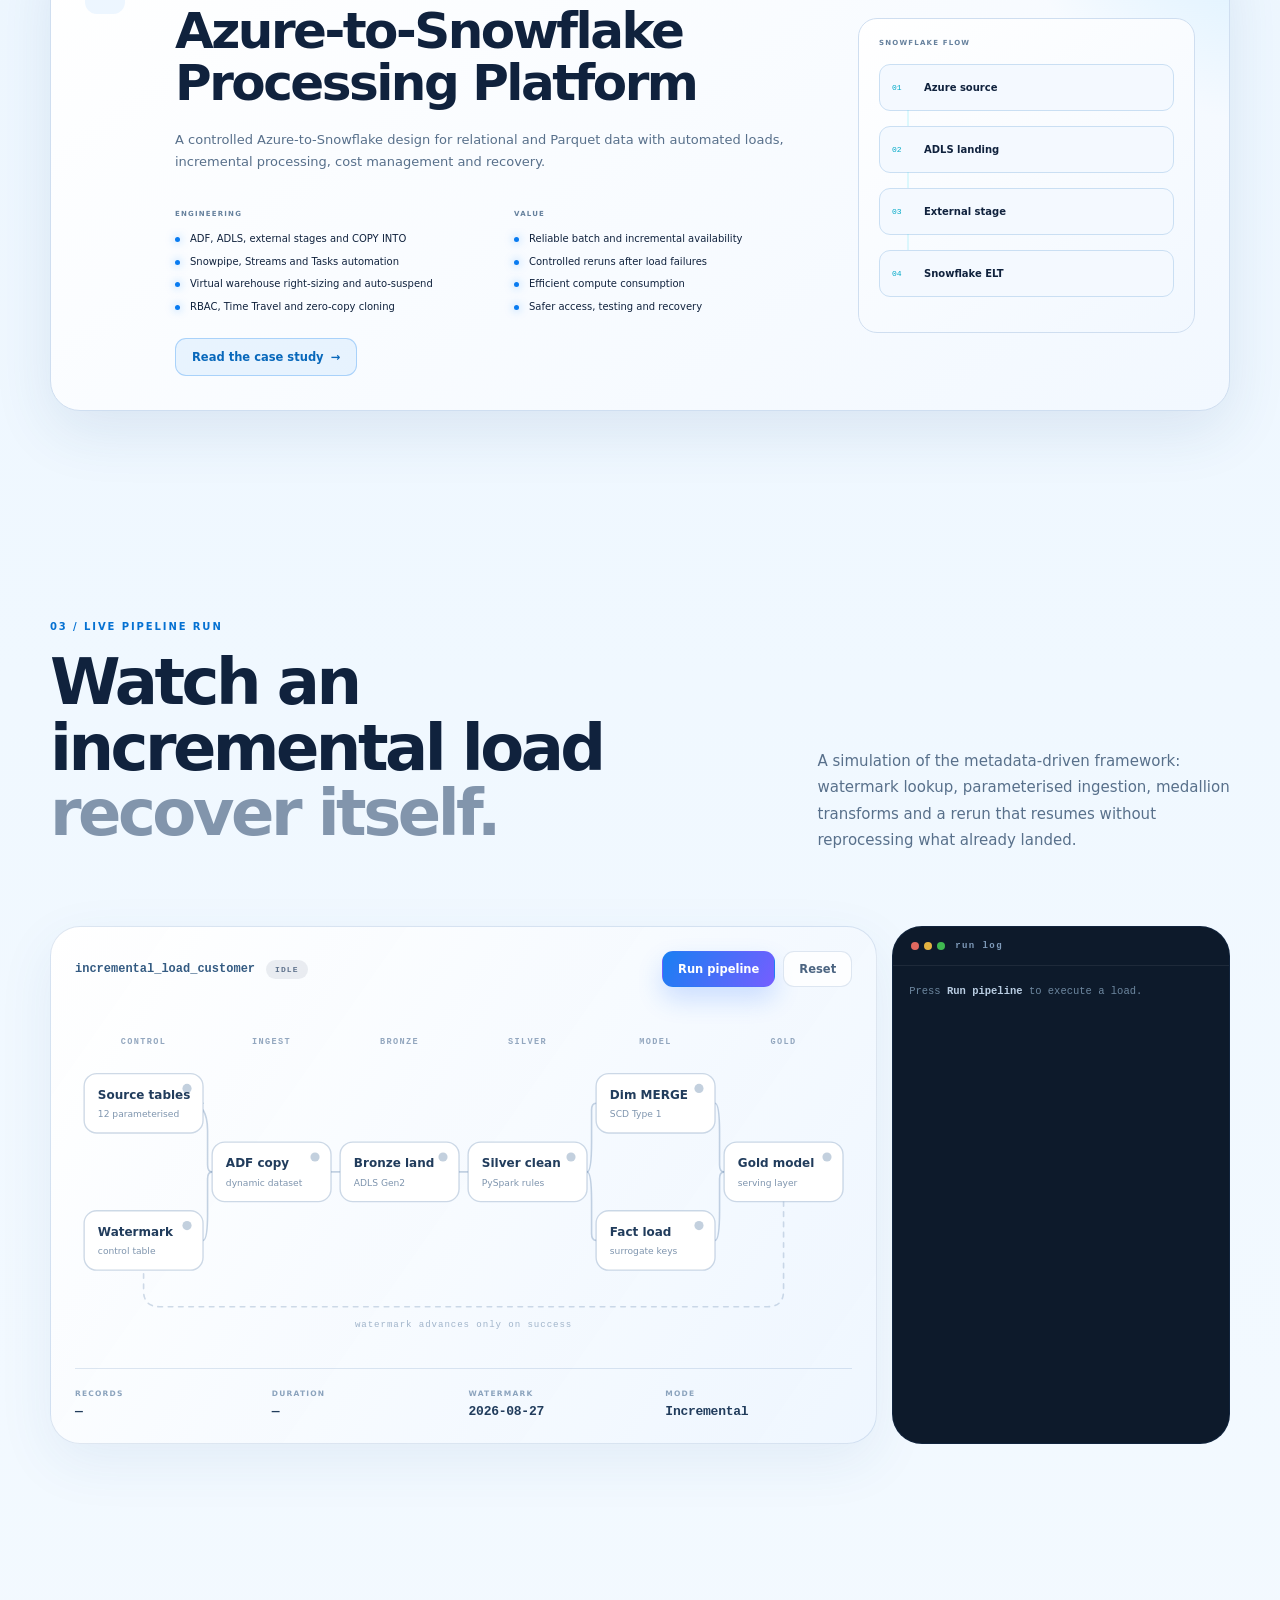
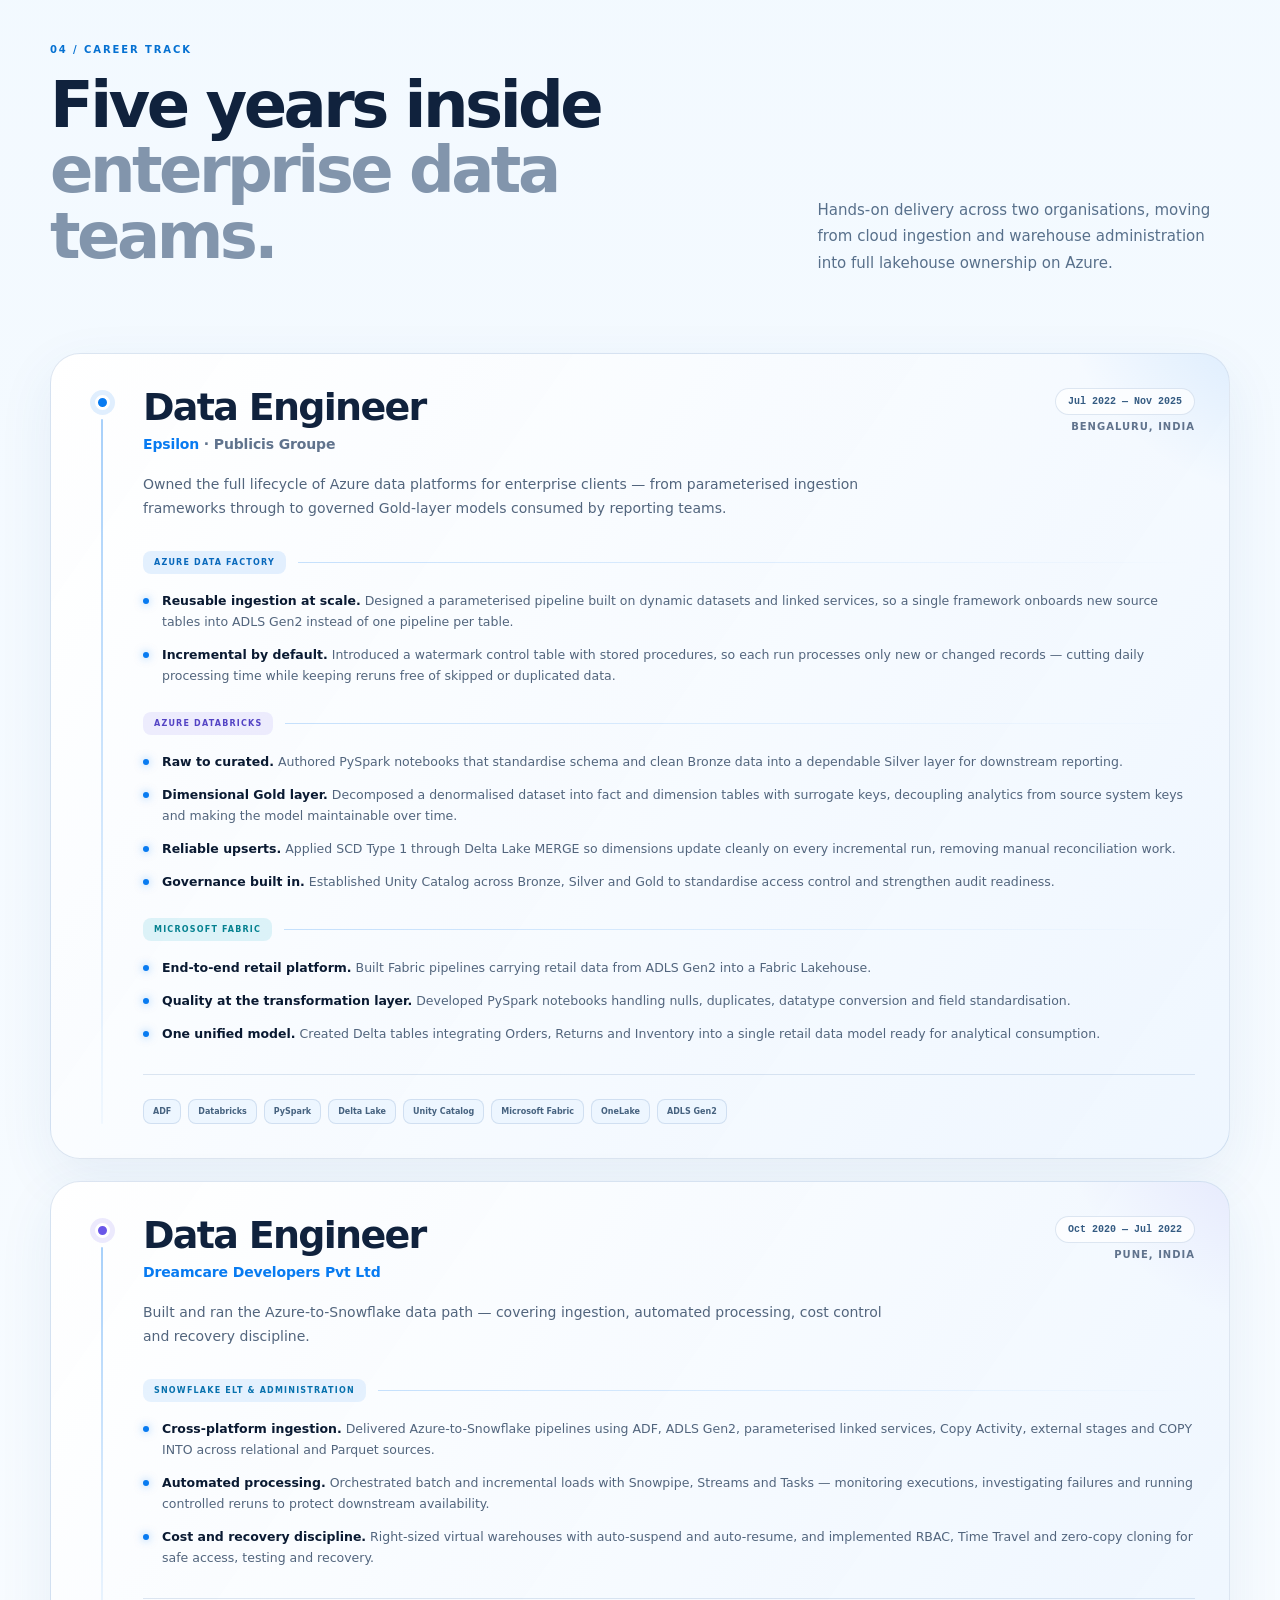
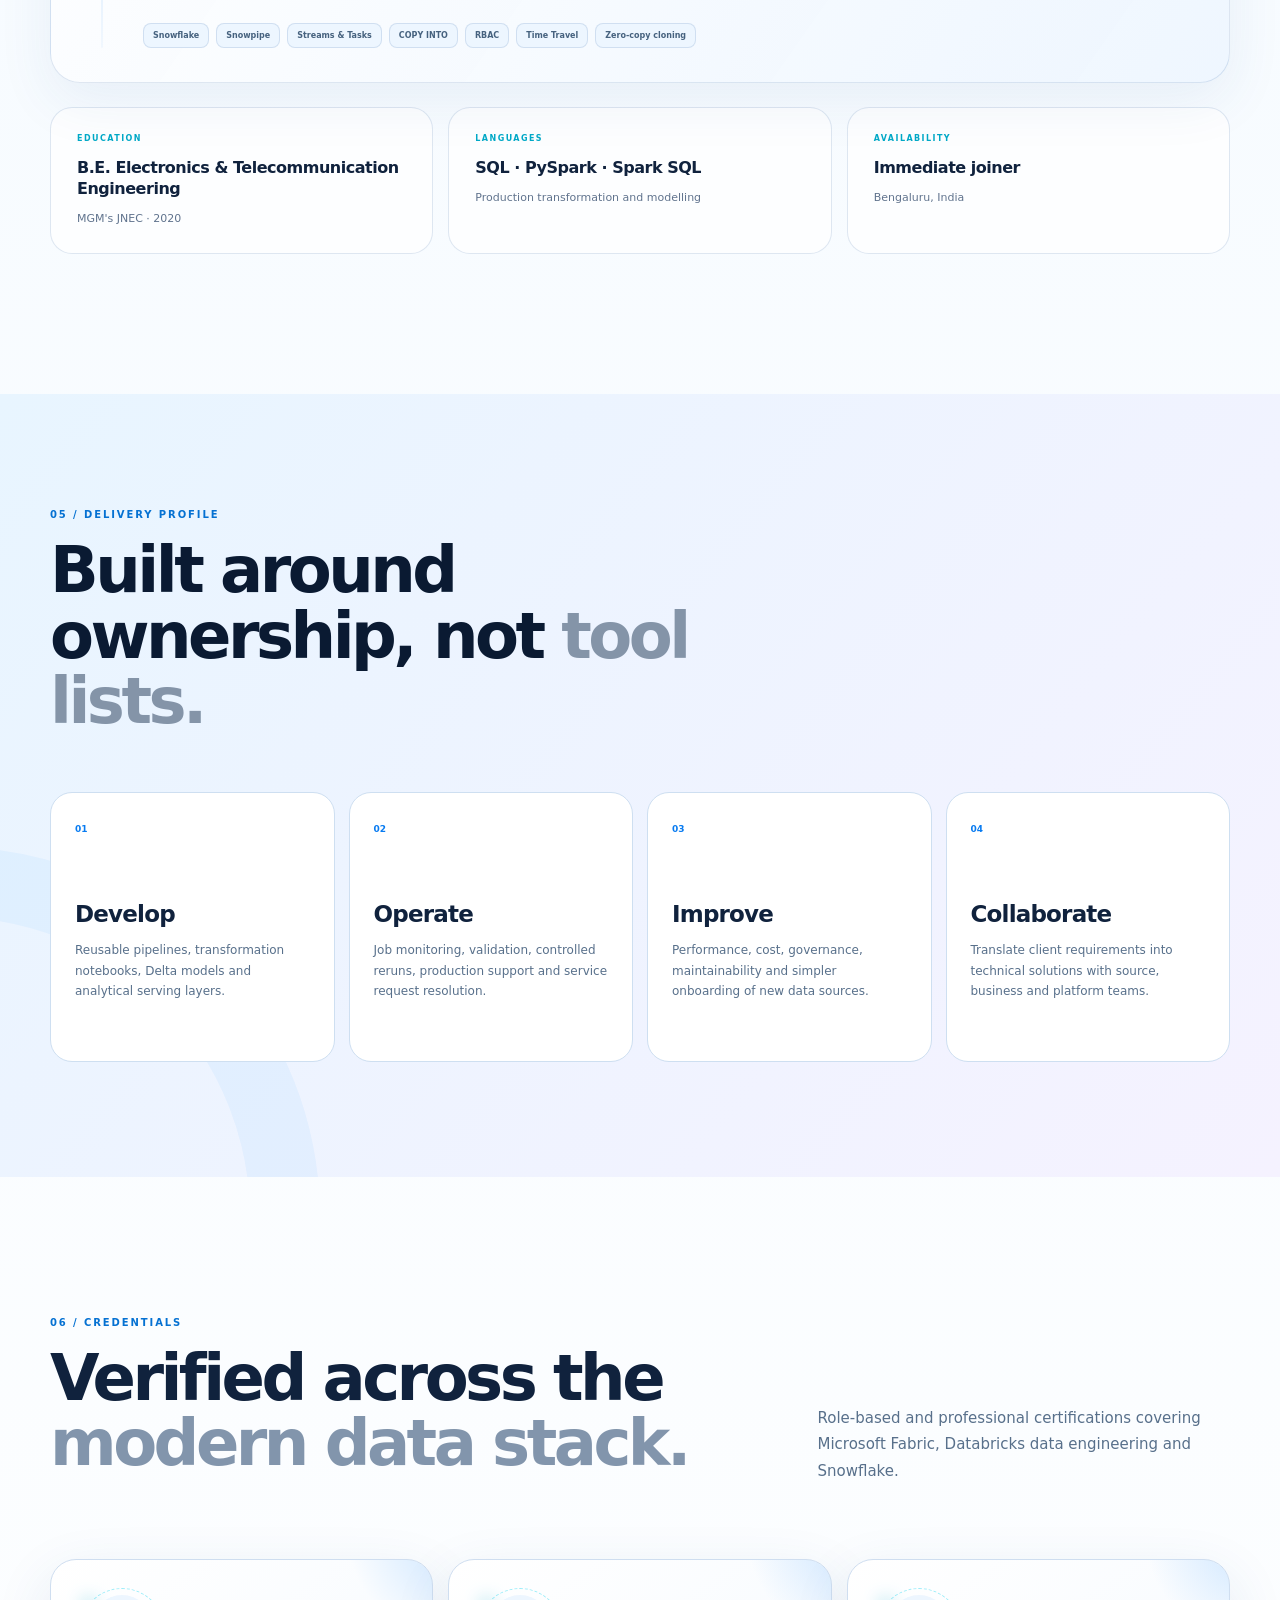
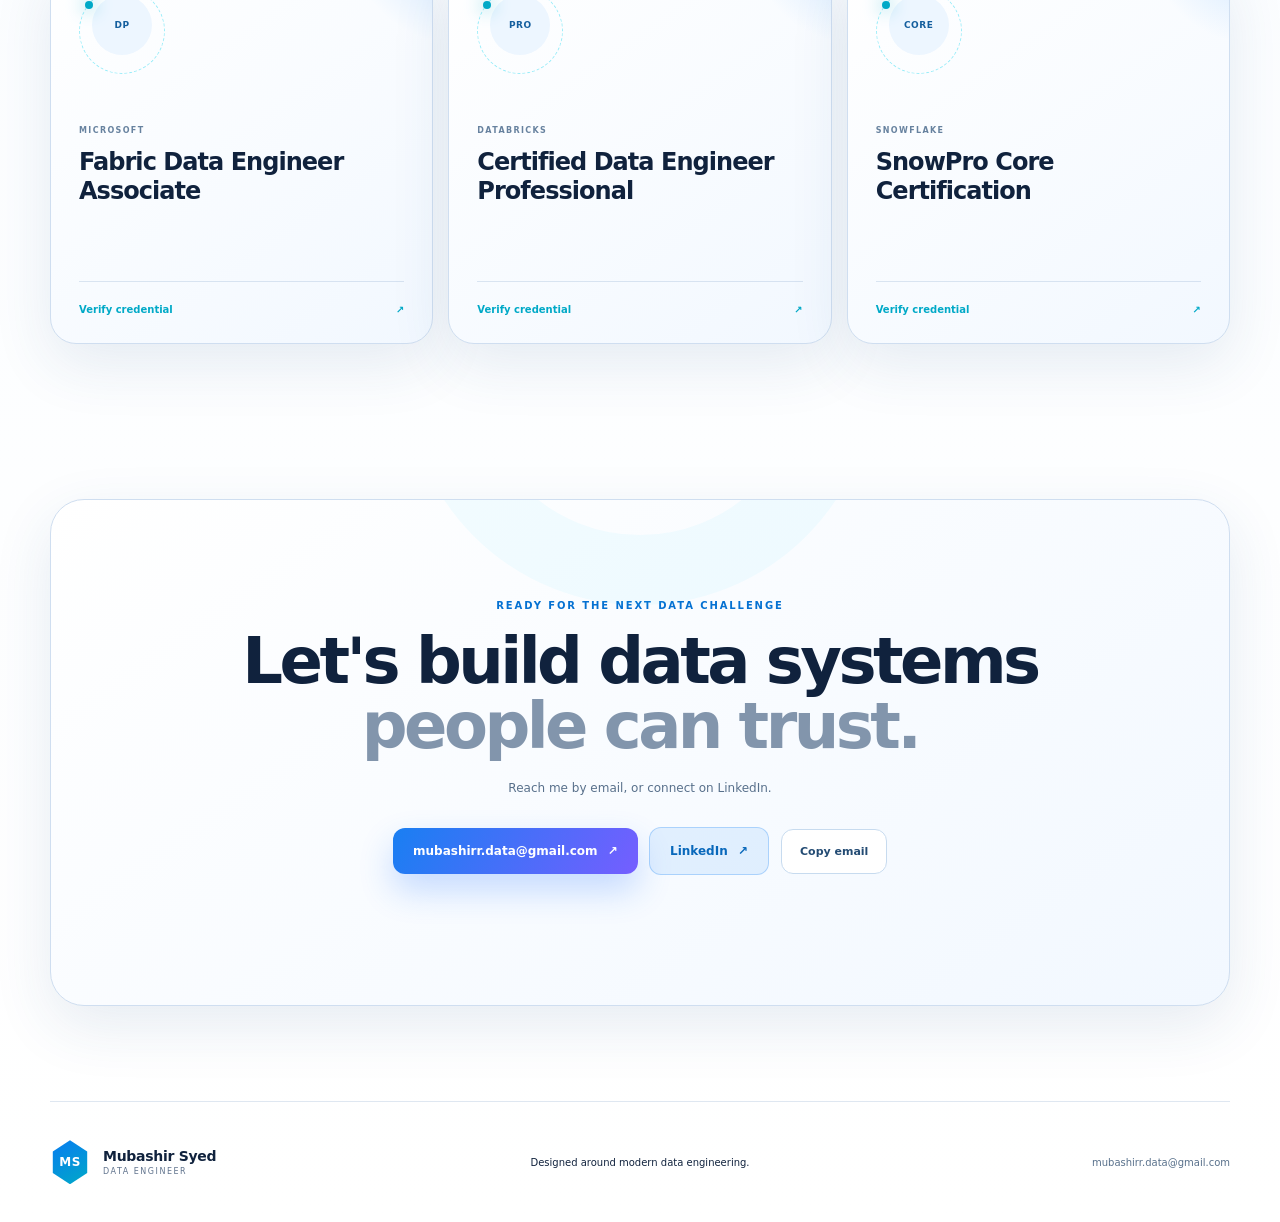
==== commit e169b811: "Add files via upload" ====
--- a/index.html
+++ b/index.html
@@ -20,8 +20,8 @@
     <meta name="twitter:description" content="Cloud data engineering, lakehouse architecture, analytics platforms and production-grade pipelines." />
     <meta name="twitter:image" content="https://mubashirrsyed.github.io/DATA-ENGINEER/og-image-hd.png" />
     <title>Mubashir Syed | Data Engineer</title>
-    <link rel="stylesheet" href="styles.css?v=8-type" />
-    <script src="script.js?v=8-type" defer></script>
+    <link rel="stylesheet" href="styles.css?v=10-type" />
+    <script src="script.js?v=10-type" defer></script>
   </head>
   <body>
     <div class="boot" id="boot" aria-hidden="true">
@@ -189,6 +189,7 @@
                 <div><small>ENGINEERING</small><ul><li>Parameterized datasets and linked services</li><li>Watermark control table and stored procedures</li><li>Secrets managed through Azure Key Vault</li><li>Rerun-safe load logic and validation</li></ul></div>
                 <div><small>VALUE</small><ul><li>Lower onboarding effort for new tables</li><li>Only new or changed records processed daily</li><li>Controlled recovery without skipped data</li><li>Consistent ingestion patterns across sources</li></ul></div>
               </div>
+              <a class="project-open" href="case-azure.html">Read the case study <span aria-hidden="true">&#8594;</span></a>
             </div>
             <div class="architecture-panel">
               <p>LIVE ARCHITECTURE</p>
@@ -209,6 +210,7 @@
                 <div><small>ENGINEERING</small><ul><li>PySpark cleaning and schema standardization</li><li>Fact and dimension tables with surrogate keys</li><li>SCD Type 1 upserts through Delta MERGE</li><li>Layer-level governance with Unity Catalog</li></ul></div>
                 <div><small>VALUE</small><ul><li>Reliable data for downstream reporting</li><li>Source keys decoupled from analytical models</li><li>Repeatable incremental dimension processing</li><li>Stronger security and audit readiness</li></ul></div>
               </div>
+              <a class="project-open" href="case-databricks.html">Read the case study <span aria-hidden="true">&#8594;</span></a>
             </div>
             <div class="architecture-panel">
               <p>MEDALLION FLOW</p>
@@ -229,6 +231,7 @@
                 <div><small>ENGINEERING</small><ul><li>Fabric pipelines from ADLS Gen2 to OneLake</li><li>PySpark null, duplicate and datatype handling</li><li>Standardized business fields across datasets</li><li>Integrated Orders, Returns and Inventory</li></ul></div>
                 <div><small>VALUE</small><ul><li>One consistent retail data model</li><li>Cleaner analytics-ready Delta tables</li><li>Reduced reconciliation across datasets</li><li>Direct Lake-ready serving design</li></ul></div>
               </div>
+              <a class="project-open" href="case-fabric.html">Read the case study <span aria-hidden="true">&#8594;</span></a>
             </div>
             <div class="architecture-panel">
               <p>FABRIC FLOW</p>
@@ -249,6 +252,7 @@
                 <div><small>ENGINEERING</small><ul><li>ADF, ADLS, external stages and COPY INTO</li><li>Snowpipe, Streams and Tasks automation</li><li>Virtual warehouse right-sizing and auto-suspend</li><li>RBAC, Time Travel and zero-copy cloning</li></ul></div>
                 <div><small>VALUE</small><ul><li>Reliable batch and incremental availability</li><li>Controlled reruns after load failures</li><li>Efficient compute consumption</li><li>Safer access, testing and recovery</li></ul></div>
               </div>
+              <a class="project-open" href="case-snowflake.html">Read the case study <span aria-hidden="true">&#8594;</span></a>
             </div>
             <div class="architecture-panel">
               <p>SNOWFLAKE FLOW</p>
--- a/styles.css
+++ b/styles.css
@@ -284,4 +284,52 @@
 @media(prefers-reduced-motion:reduce){.e.is-flow{animation:none}.n.is-running .n-dot,.n.is-failed .n-dot{animation:none}.lab-log li{animation:none}}
 
 /* Gradient word: give the background box room for descenders (g, y, p) */
-.hero h1 .gradient-word{display:block;line-height:1.1;padding-bottom:.1em;margin-bottom:-.14em}
+.hero h1 .gradient-word{display:block;line-height:1.08;padding-bottom:.24em;margin-bottom:-.14em;-webkit-text-fill-color:transparent;background-repeat:no-repeat}
+
+/* ── Case study pages ──────────────────────────────────────────────────── */
+.case-back{display:inline-flex;align-items:center;gap:8px;color:#5d7490;font-size:11.5px;font-weight:750;transition:color .3s,transform .3s}
+.case-back:hover{color:#0868bb;transform:translateX(-3px)}
+.case-hero{width:min(1180px,calc(100% - 40px));margin:0 auto;padding:170px 0 60px}
+.case-eyebrow{display:flex;align-items:center;gap:14px;margin-bottom:26px}
+.case-num{display:grid;place-items:center;width:42px;height:42px;border-radius:13px;background:rgba(8,123,241,.1);color:#0868bb;font-family:ui-monospace,SFMono-Regular,Consolas,monospace;font-size:12px;font-weight:800}
+.case-tag{color:var(--cyan);font-size:9px;font-weight:900;letter-spacing:.18em}
+.case-hero h1{margin:0;max-width:940px;font-size:clamp(38px,5.4vw,72px);line-height:1.02;letter-spacing:-.055em}
+.case-lead{max-width:760px;margin:26px 0 0;color:var(--muted-dark);font-size:16px;line-height:1.75}
+.case-meta{display:grid;grid-template-columns:repeat(4,1fr);gap:15px;margin-top:44px;padding-top:30px;border-top:1px solid var(--line)}
+.case-meta small{display:block;color:#8ba3bd;font-size:7.5px;font-weight:900;letter-spacing:.17em}
+.case-meta strong{display:block;margin-top:8px;font-size:13.5px;letter-spacing:-.02em;line-height:1.45}
+.case-body{width:min(1180px,calc(100% - 40px));margin:0 auto;padding-bottom:40px}
+.case-block{padding:60px 0;border-top:1px solid var(--line)}
+.case-block>.kicker{margin-bottom:18px}
+.case-block h2{margin:0 0 22px;max-width:820px;font-size:clamp(26px,3.2vw,40px);line-height:1.1;letter-spacing:-.045em}
+.case-block p{max-width:780px;margin:0 0 16px;color:var(--muted-dark);font-size:14.5px;line-height:1.8}
+.case-arch{margin:10px 0 0;padding:30px 24px;border:1px solid var(--line);border-radius:26px;background:linear-gradient(125deg,rgba(255,255,255,.98),rgba(238,246,255,.96));box-shadow:0 18px 55px rgba(39,91,151,.07)}
+.case-arch svg{display:block;width:100%;height:auto}
+.case-arch figcaption{margin-top:20px;padding-top:18px;border-top:1px solid var(--line);color:var(--muted);font-size:11.5px;line-height:1.7}
+.case-grid{display:grid;grid-template-columns:1fr 1fr;gap:15px;margin-top:8px}
+.case-card{padding:26px;border:1px solid var(--line);border-radius:22px;background:rgba(255,255,255,.72);transition:transform .4s,background .4s,box-shadow .4s}
+.case-card:hover{transform:translateY(-6px);background:#fff;box-shadow:0 22px 55px rgba(36,86,142,.1)}
+.case-card h3{margin:0 0 12px;font-size:17px;letter-spacing:-.03em;line-height:1.3}
+.case-card p{margin:0;font-size:13px;line-height:1.7}
+.case-card .case-why{display:block;margin-top:14px;padding-top:14px;border-top:1px solid var(--line);color:#0868bb;font-size:11.5px;font-weight:700;line-height:1.6}
+.case-outcomes{display:grid;grid-template-columns:repeat(3,1fr);gap:15px;margin-top:8px}
+.case-outcome{padding:26px;border:1px solid var(--line);border-radius:22px;background:rgba(255,255,255,.72)}
+.case-outcome strong{display:block;font-size:26px;letter-spacing:-.045em;color:var(--blue)}
+.case-outcome span{display:block;margin-top:10px;color:var(--muted-dark);font-size:12.5px;line-height:1.65}
+.case-next{display:grid;grid-template-columns:1fr 1fr;gap:15px;width:min(1180px,calc(100% - 40px));margin:0 auto 30px}
+.case-next a{padding:30px;border:1px solid var(--line);border-radius:26px;background:rgba(255,255,255,.72);transition:transform .4s,background .4s,box-shadow .4s}
+.case-next a:hover{transform:translateY(-6px);background:#fff;box-shadow:0 22px 55px rgba(36,86,142,.1)}
+.case-next small{color:#8ba3bd;font-size:8px;font-weight:900;letter-spacing:.18em}
+.case-next strong{display:block;margin-top:12px;font-size:19px;letter-spacing:-.035em;line-height:1.3}
+.case-next .to-right{text-align:right}
+.arch-n rect{fill:#fff;stroke:rgba(120,150,185,.4);stroke-width:1.2}
+.arch-n .a-t{font-size:11px;font-weight:700;fill:#213c5c}
+.arch-n .a-s{font-size:8.5px;fill:#7f95ae}
+.arch-e{stroke:rgba(120,150,185,.45);stroke-width:1.4;fill:none;stroke-linecap:round}
+.arch-e.dashed{stroke-dasharray:4 5}
+.arch-lbl{font-family:ui-monospace,SFMono-Regular,Consolas,monospace;font-size:7.5px;font-weight:800;letter-spacing:.15em;fill:#93a7bf;text-anchor:middle}
+.arch-band{fill:rgba(8,123,241,.045);stroke:rgba(8,123,241,.16);stroke-width:1;stroke-dasharray:4 4}
+.project-open{display:inline-flex;align-items:center;gap:7px;margin-top:24px;padding:11px 16px;border:1px solid rgba(8,123,241,.28);border-radius:11px;background:rgba(8,123,241,.07);color:#0868bb;font-size:11.5px;font-weight:800;transition:transform .3s,background .3s}
+.project-open:hover{transform:translateY(-2px);background:rgba(8,123,241,.14)}
+@media(max-width:1000px){.case-meta{grid-template-columns:repeat(2,1fr)}.case-grid,.case-outcomes,.case-next{grid-template-columns:1fr}.case-next .to-right{text-align:left}}
+@media(max-width:700px){.case-hero{width:calc(100% - 28px);padding:120px 0 40px}.case-body{width:calc(100% - 28px)}.case-block{padding:44px 0}.case-arch{padding:20px 14px;border-radius:20px}.case-next{width:calc(100% - 28px)}}
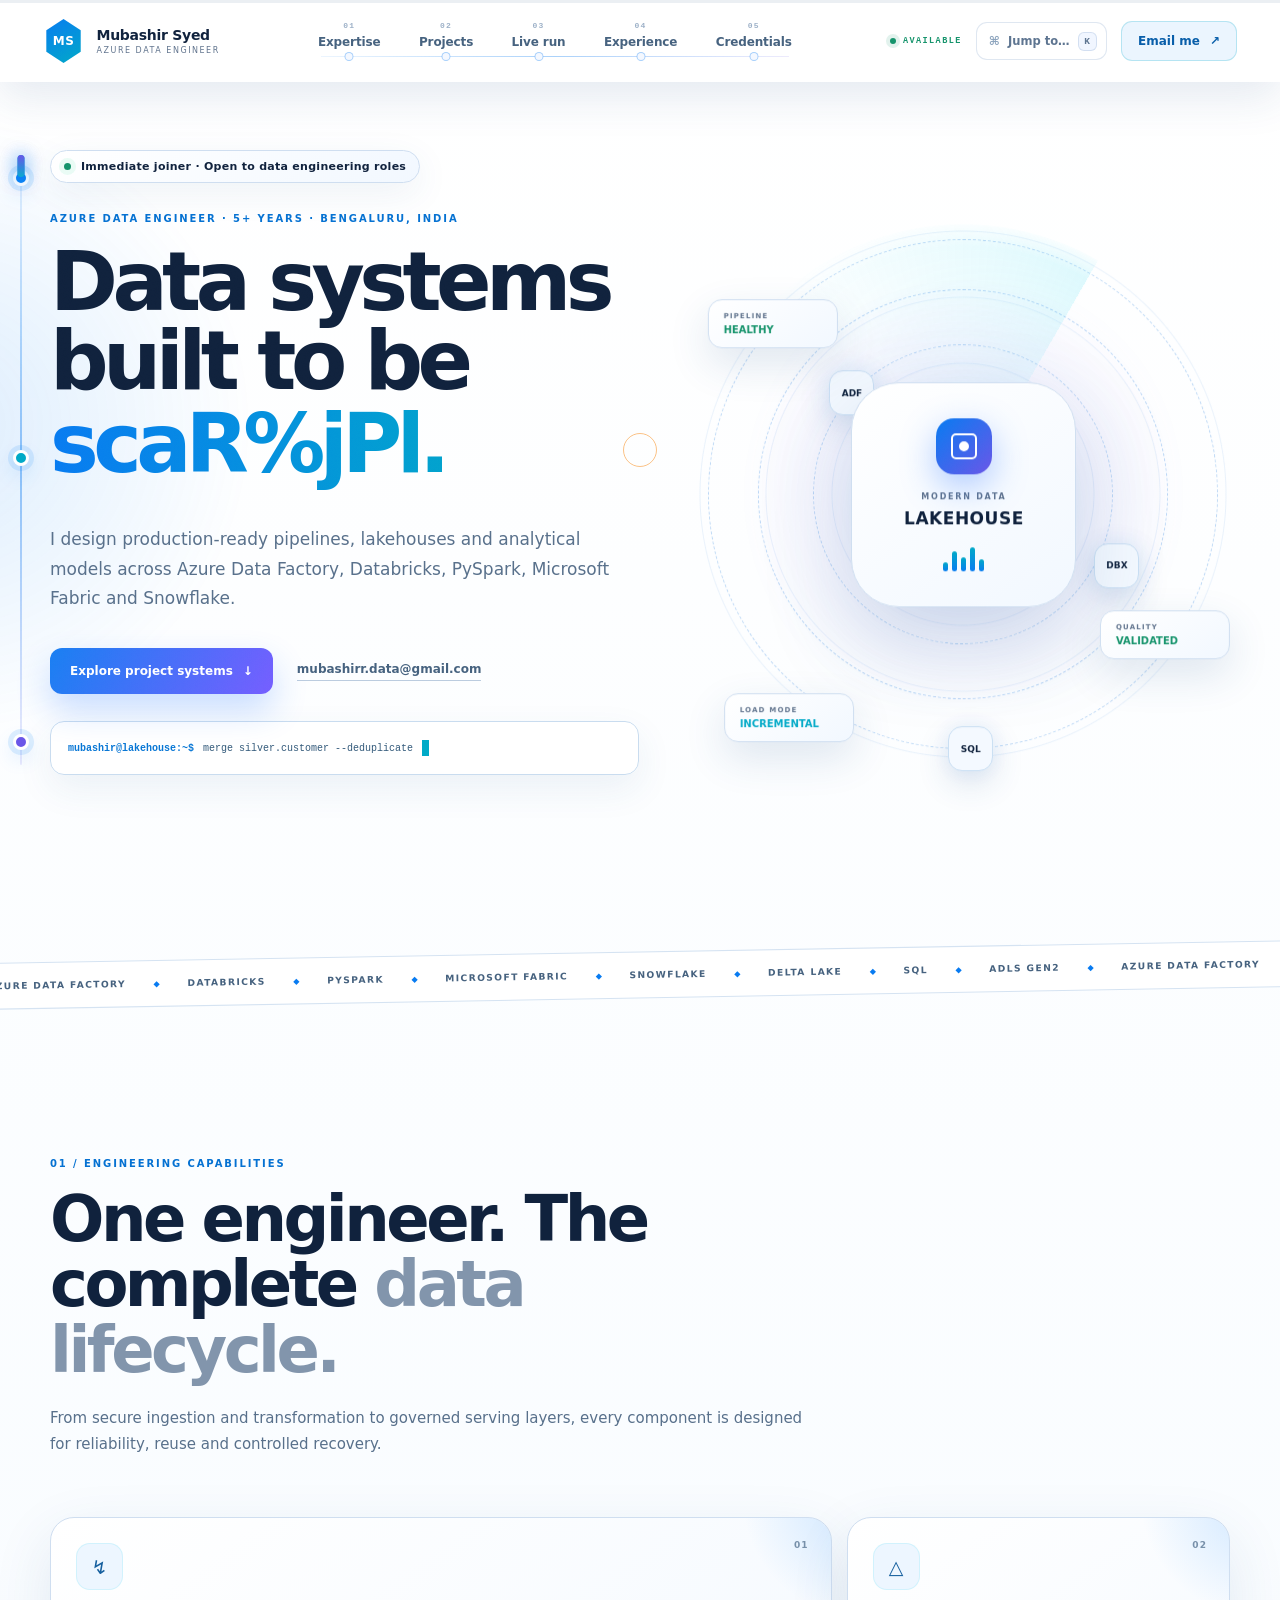
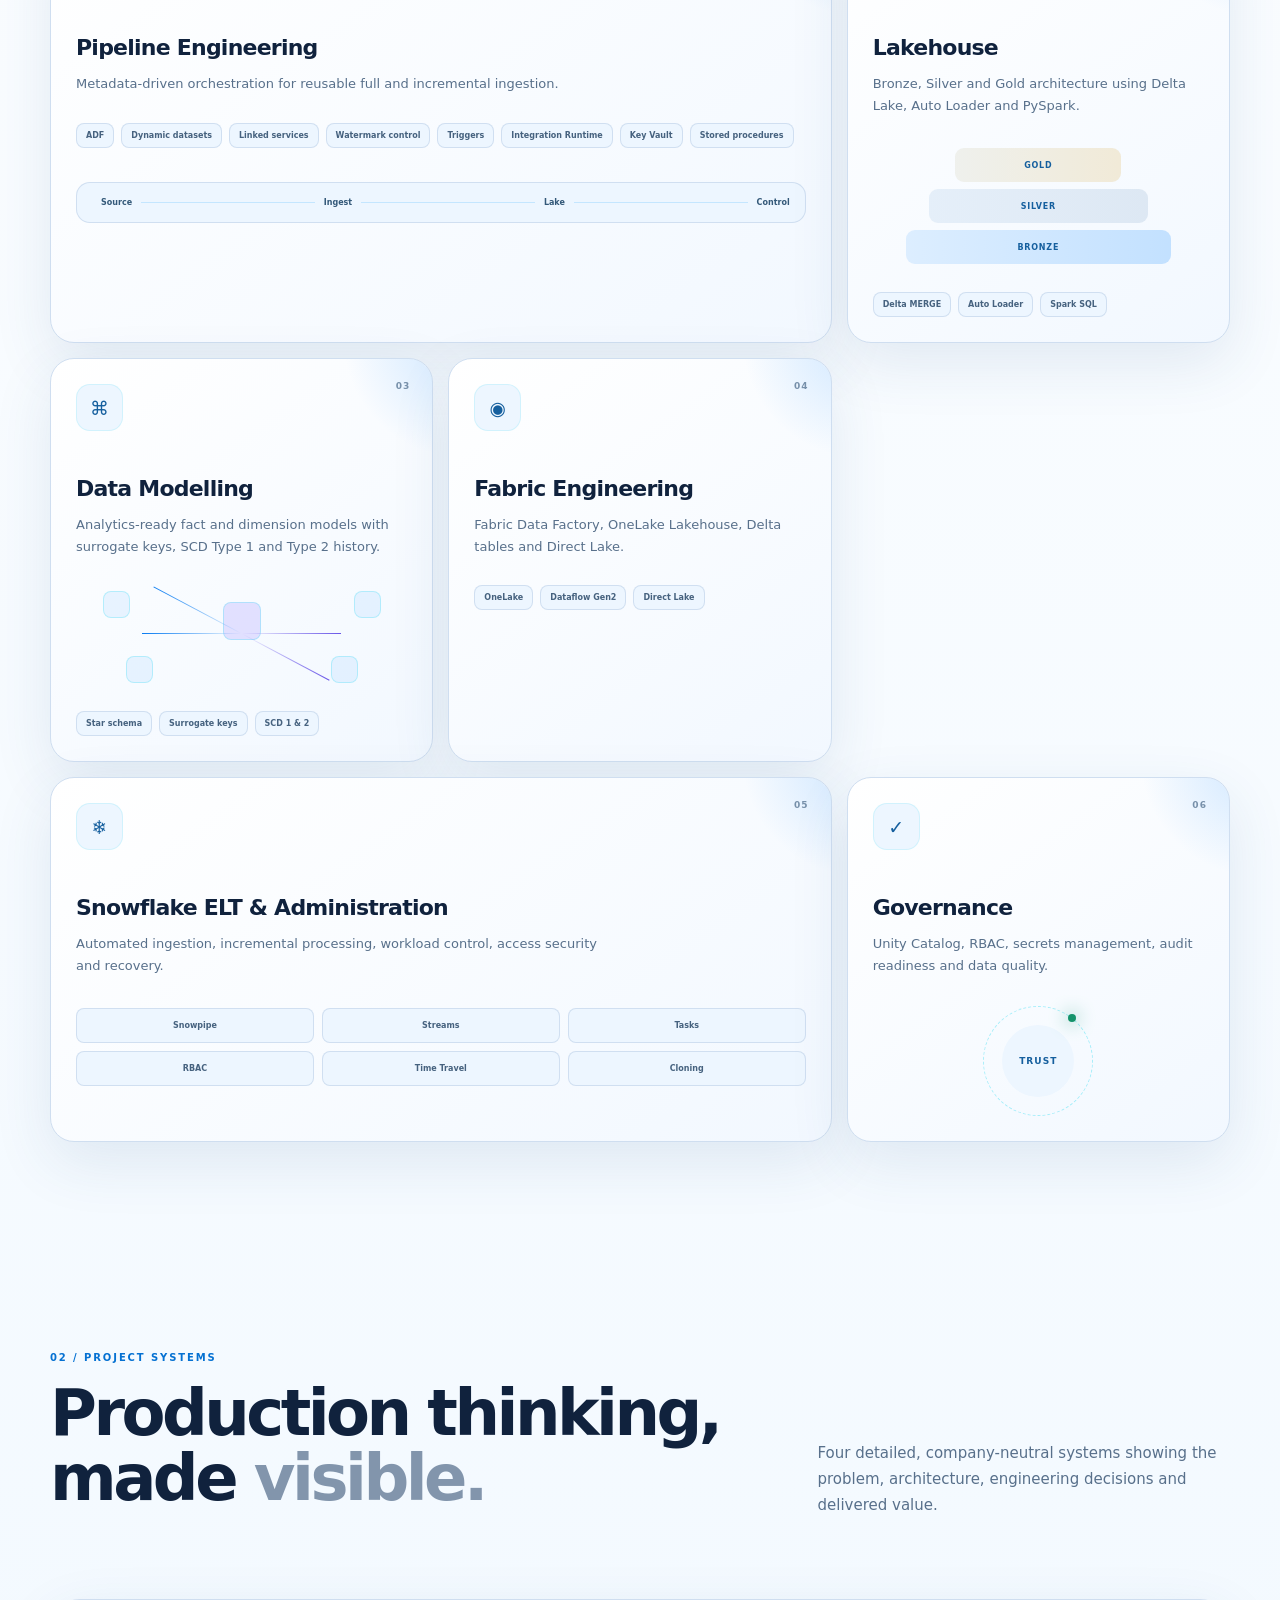
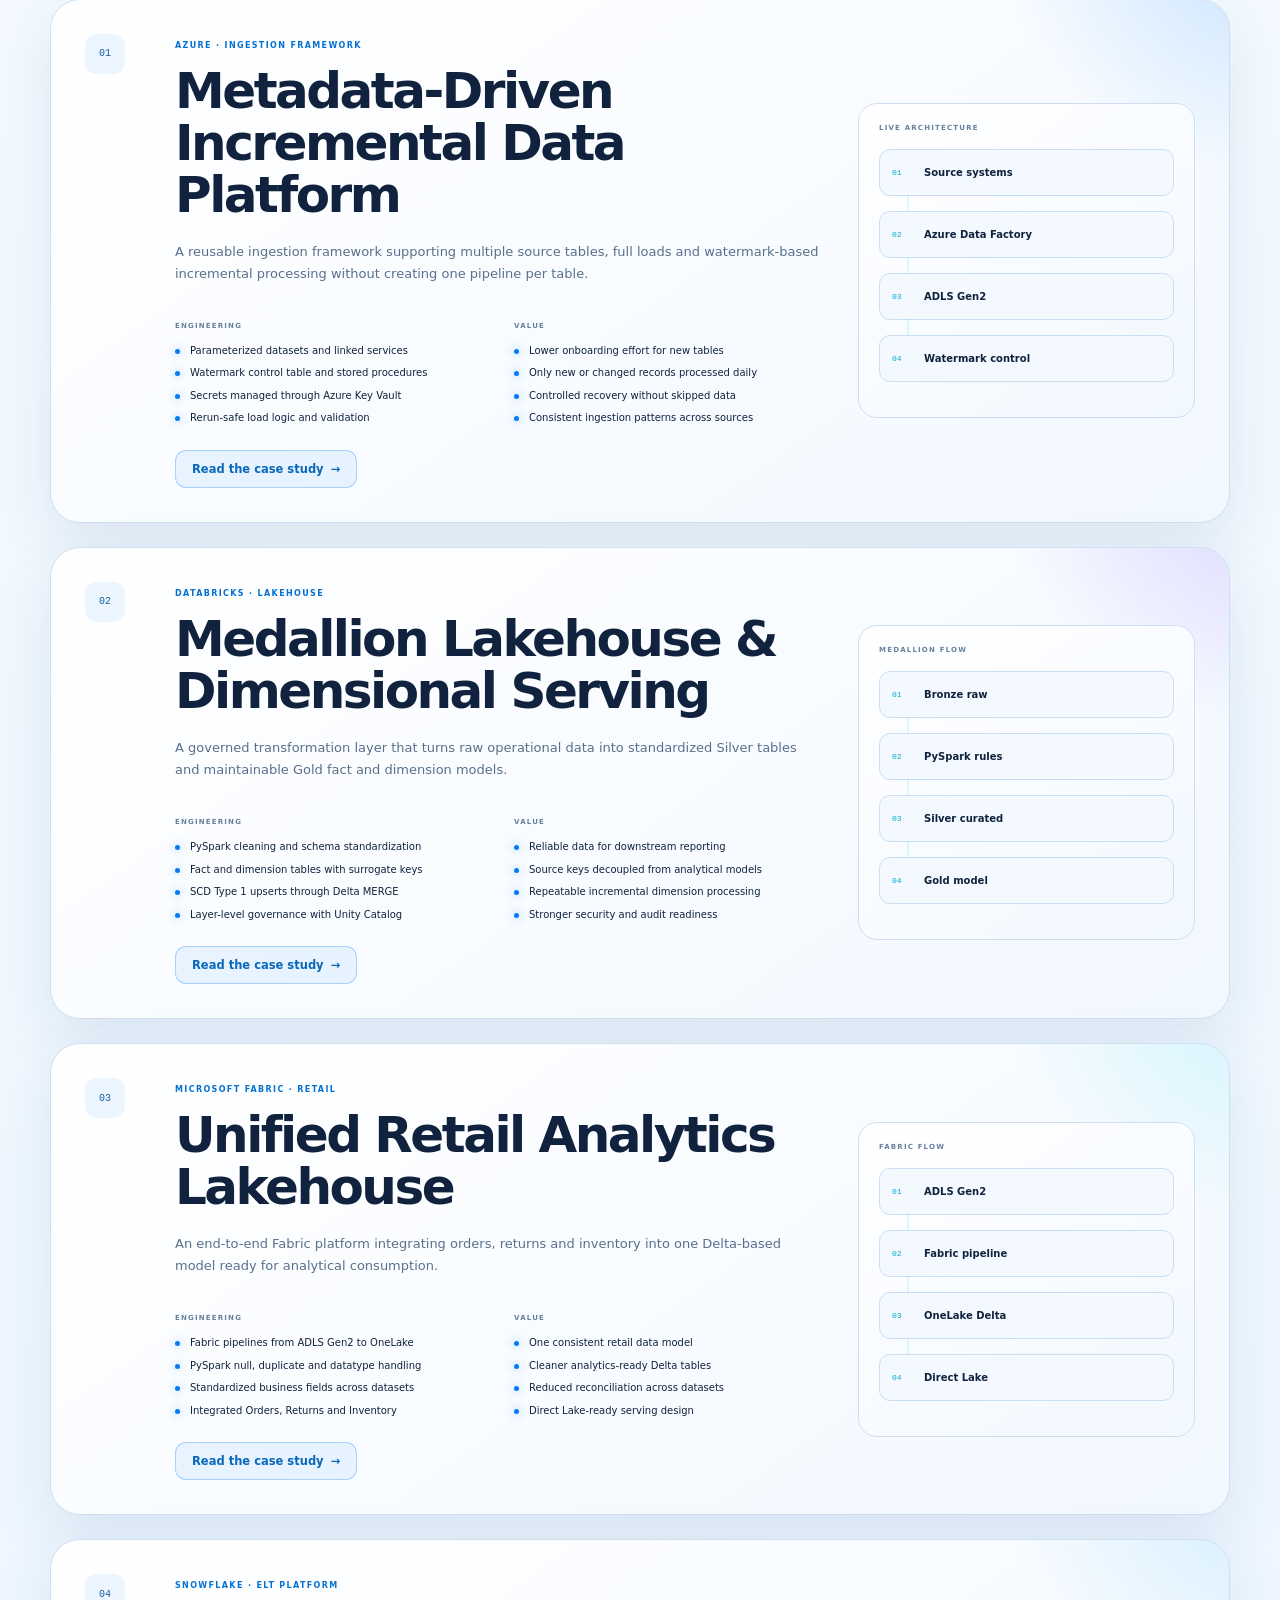
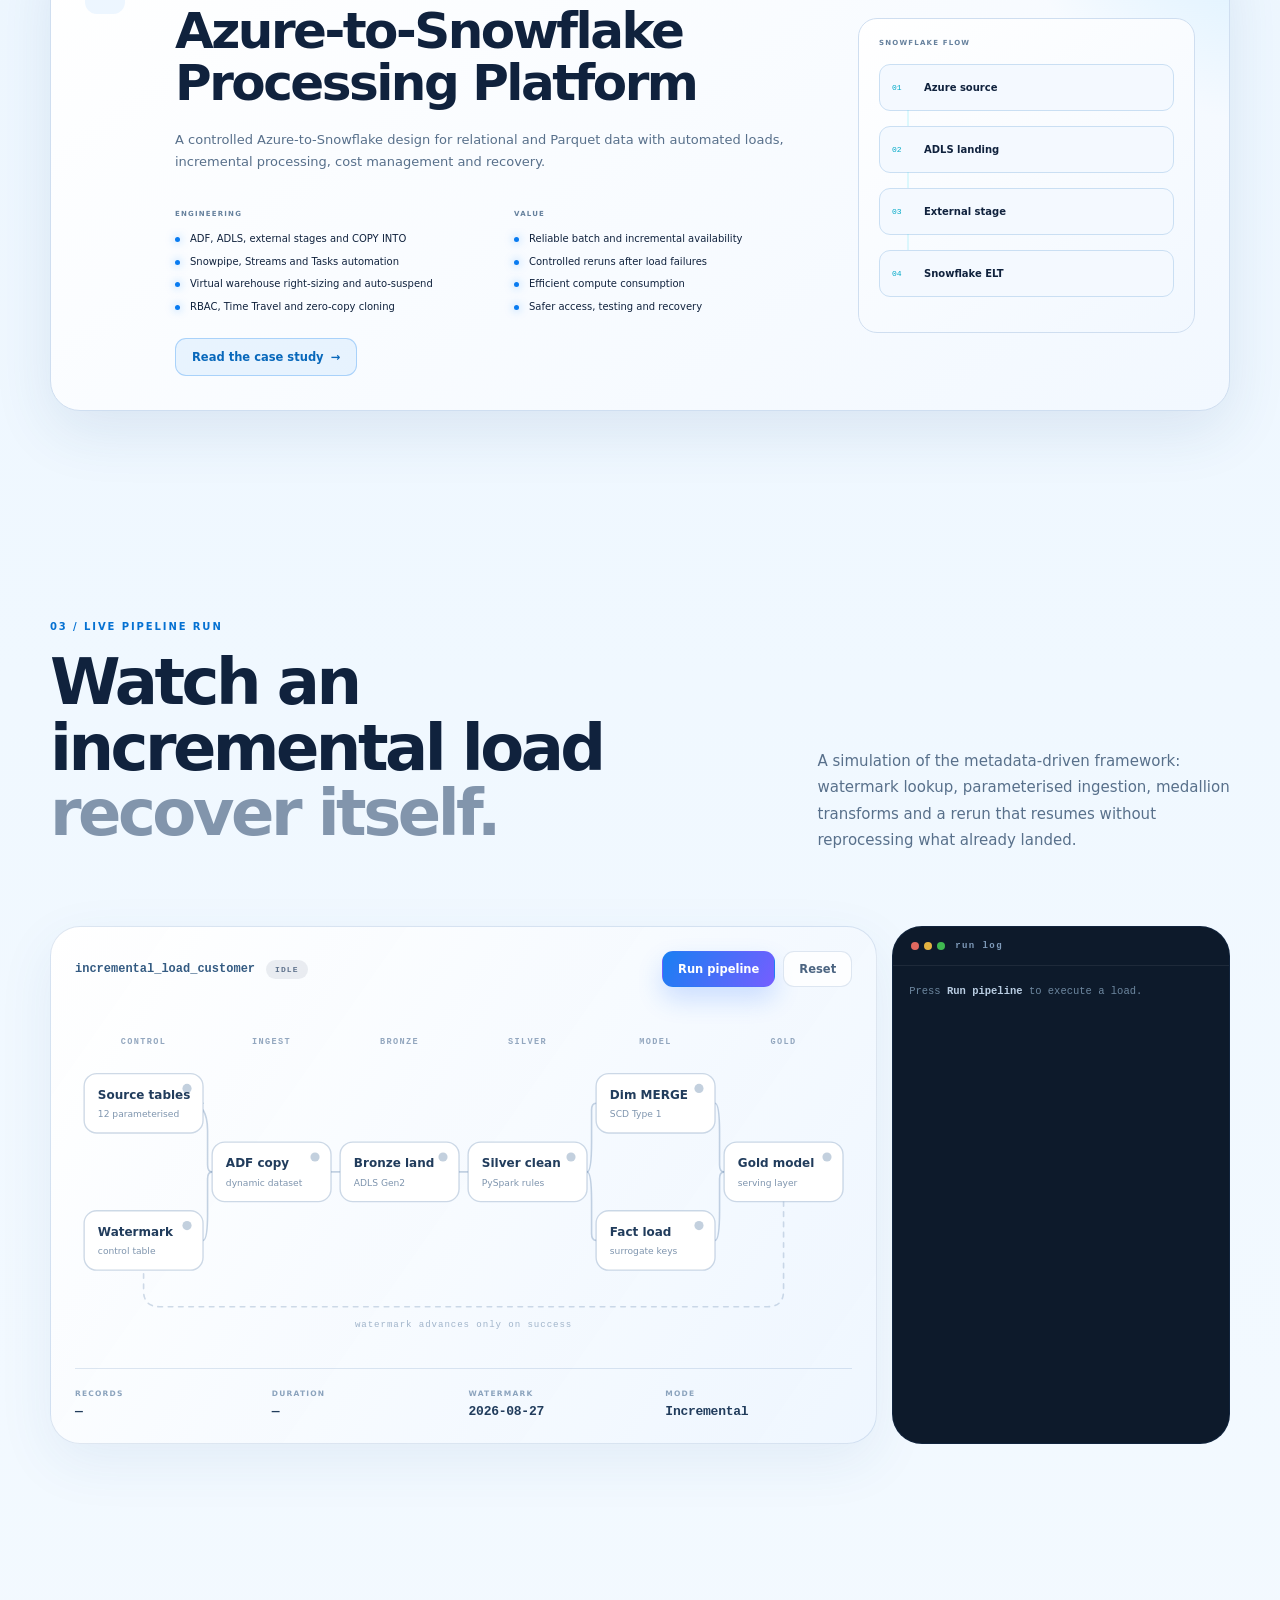
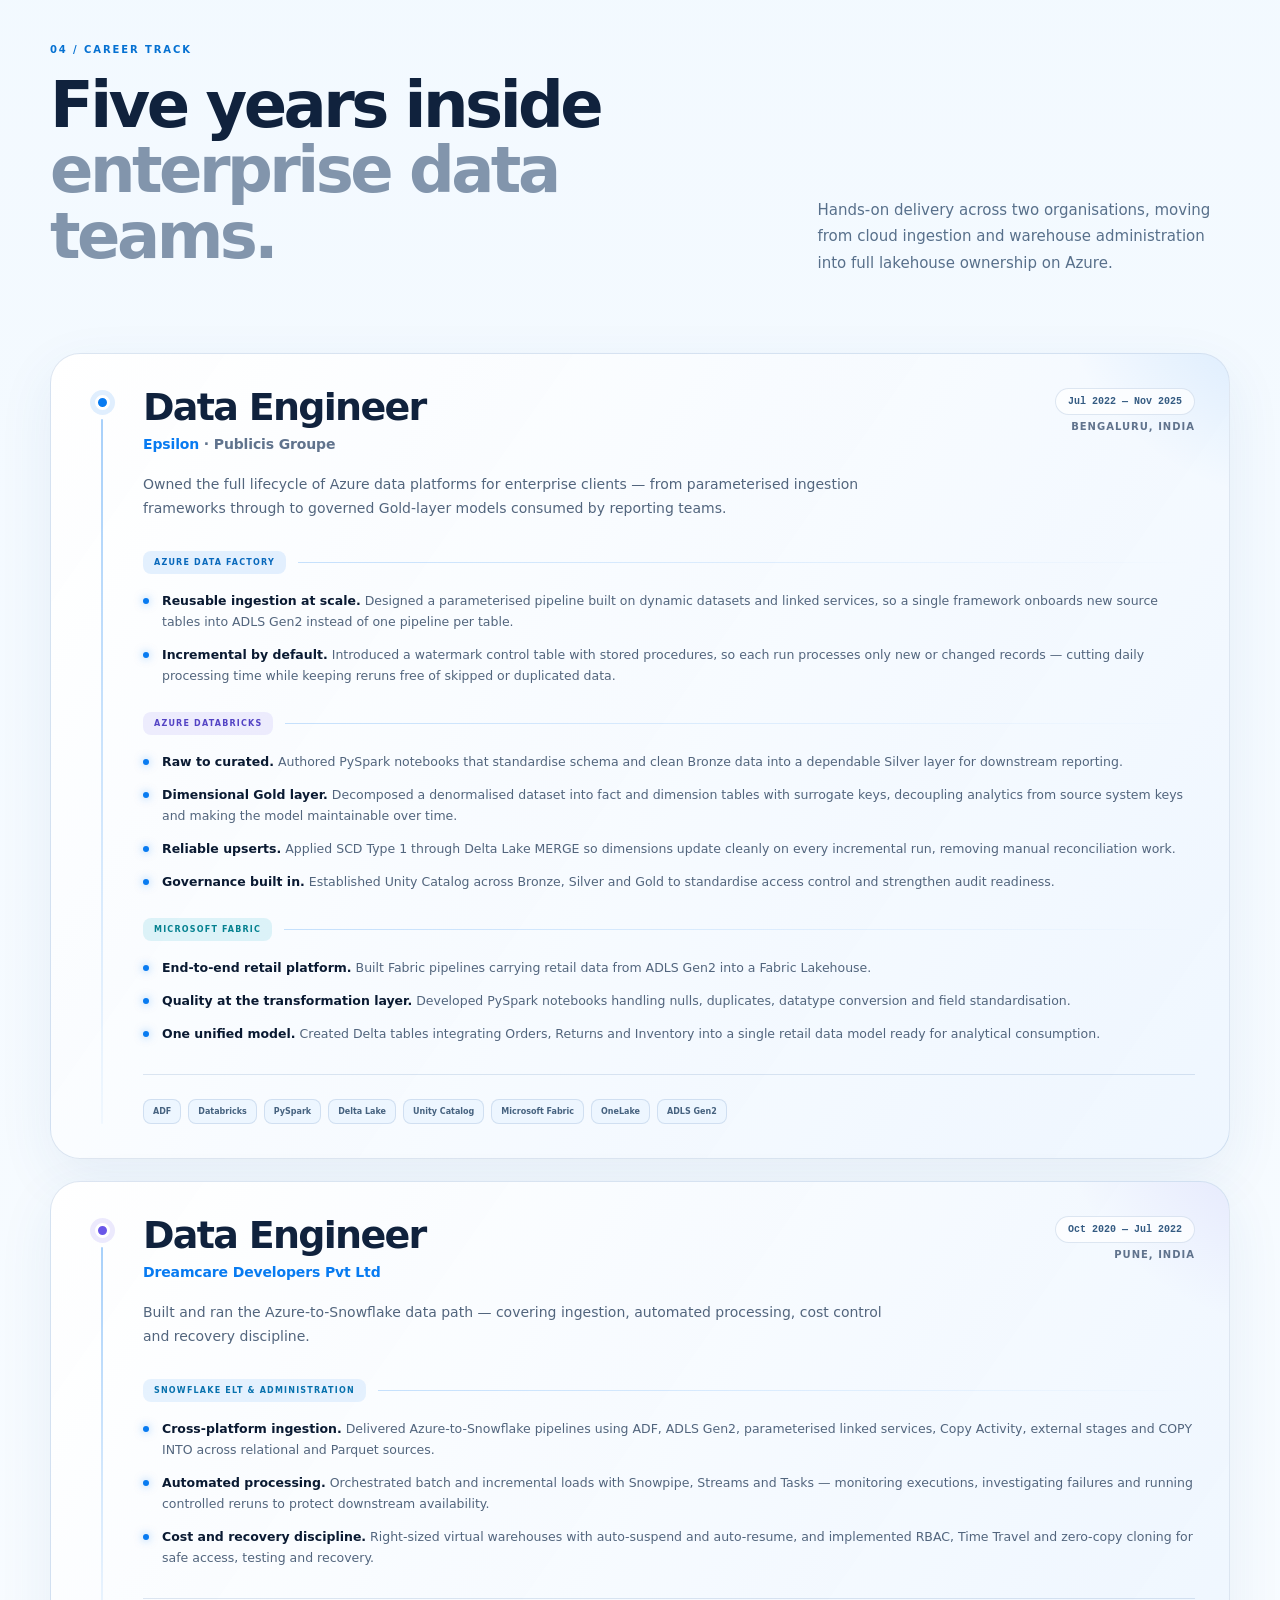
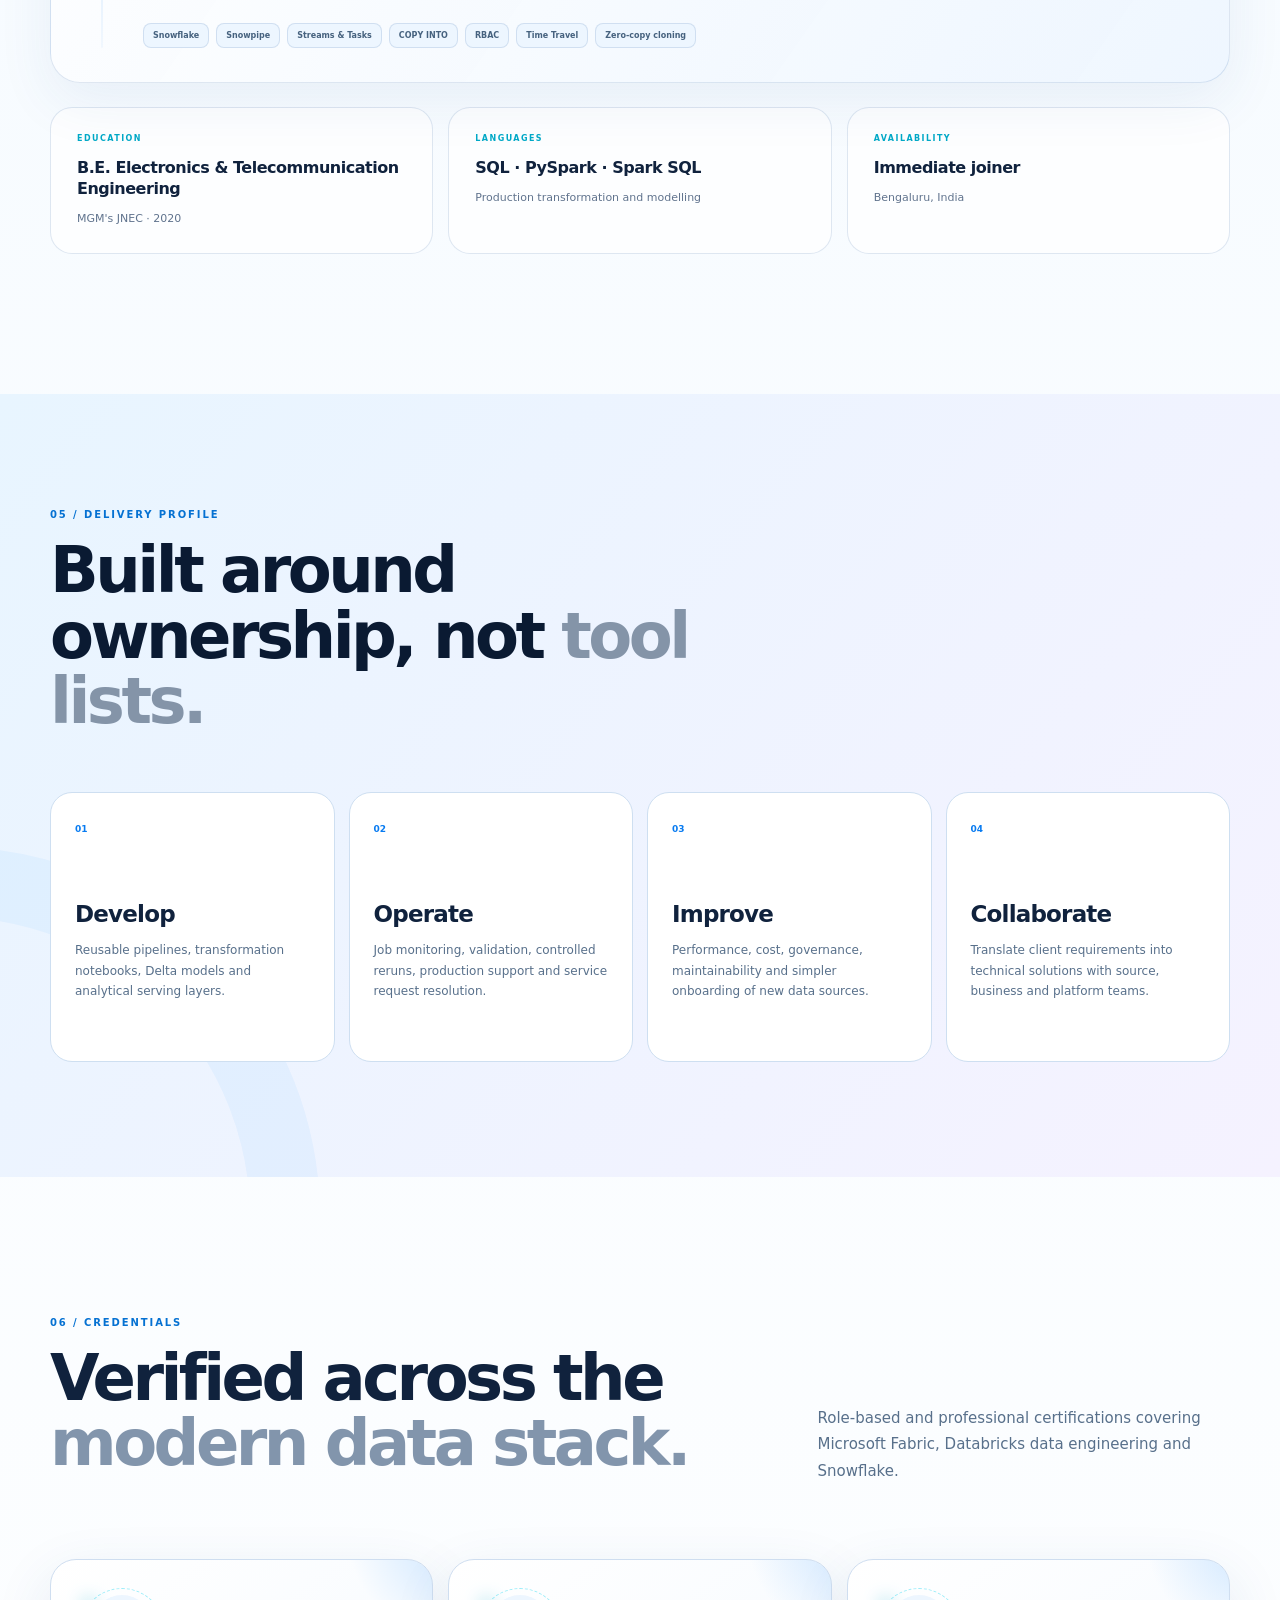
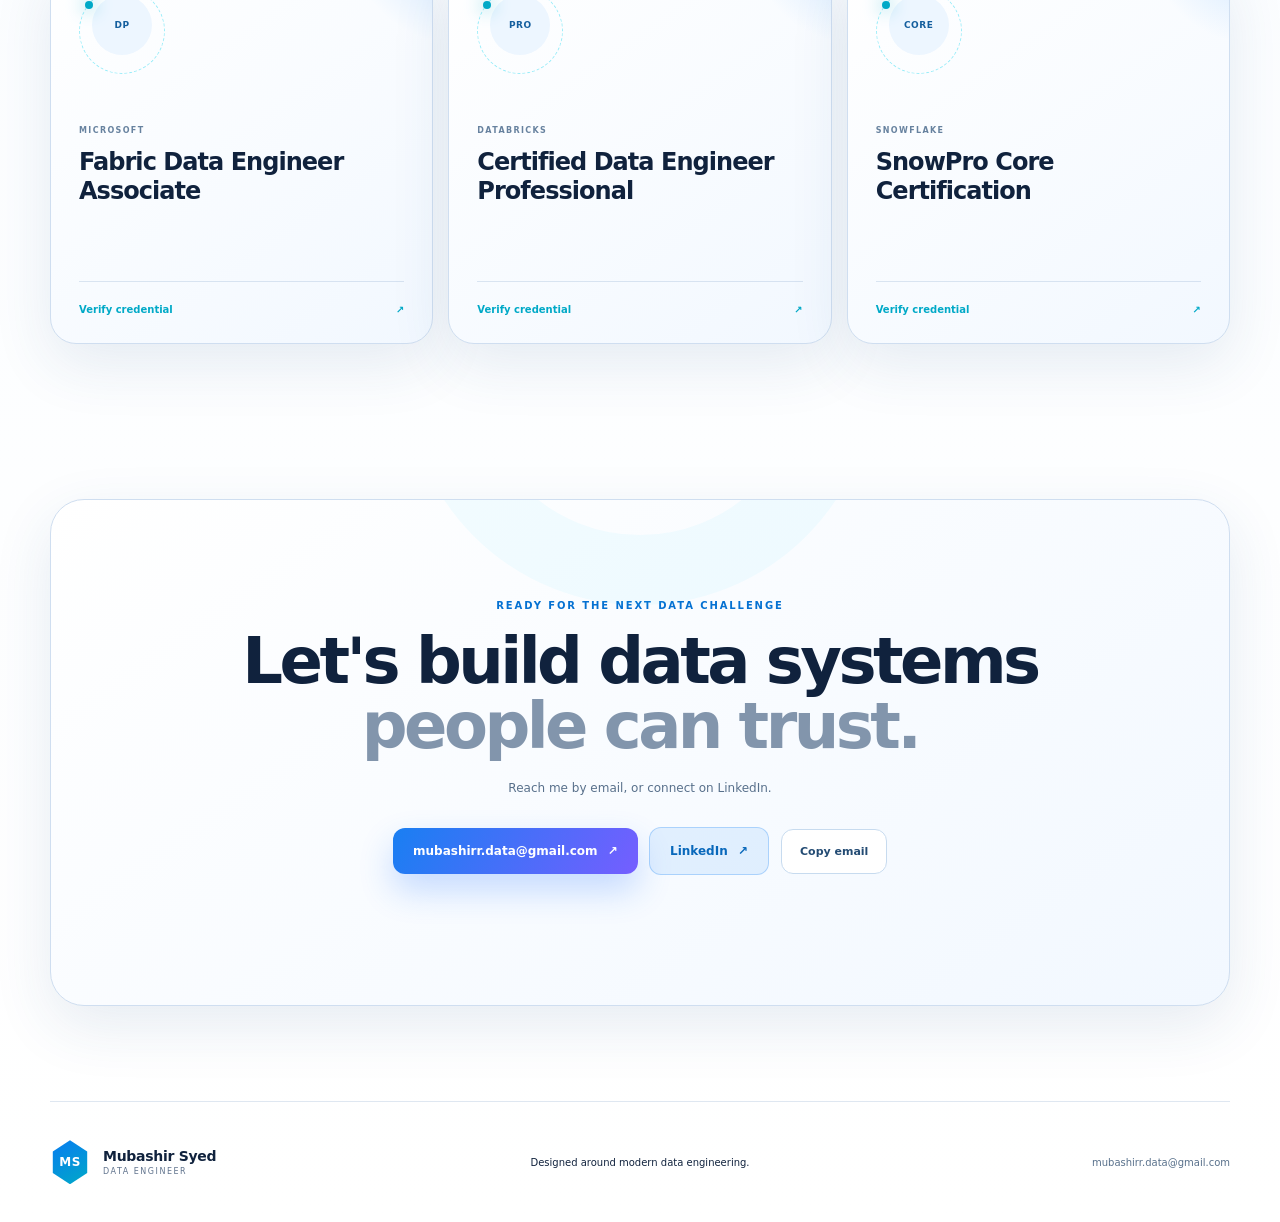
==== commit 1066a8b7: "Add files via upload" ====
--- a/index.html
+++ b/index.html
@@ -20,8 +20,8 @@
     <meta name="twitter:description" content="Cloud data engineering, lakehouse architecture, analytics platforms and production-grade pipelines." />
     <meta name="twitter:image" content="https://mubashirrsyed.github.io/DATA-ENGINEER/og-image-hd.png" />
     <title>Mubashir Syed | Data Engineer</title>
-    <link rel="stylesheet" href="styles.css?v=10-type" />
-    <script src="script.js?v=10-type" defer></script>
+    <link rel="stylesheet" href="styles.css?v=11-linkedin" />
+    <script src="script.js?v=11-linkedin" defer></script>
   </head>
   <body>
     <div class="boot" id="boot" aria-hidden="true">
@@ -519,7 +519,7 @@
         <p class="reveal">Reach me by email, or connect on LinkedIn.</p>
         <div class="contact-actions reveal">
           <a class="button primary" href="mailto:mubashirr.data@gmail.com">mubashirr.data@gmail.com <span>↗</span></a>
-          <a class="button linkedin" href="PASTE_YOUR_LINKEDIN_URL_HERE" target="_blank" rel="noreferrer">LinkedIn <span>↗</span></a>
+          <a class="button linkedin" href="https://www.linkedin.com/in/mubashir-syed-data-engineer" target="_blank" rel="noreferrer">LinkedIn <span>↗</span></a>
           <button class="copy-button" type="button" data-email="mubashirr.data@gmail.com">Copy email</button>
         </div>
         <div class="copy-status" role="status" aria-live="polite"></div>
